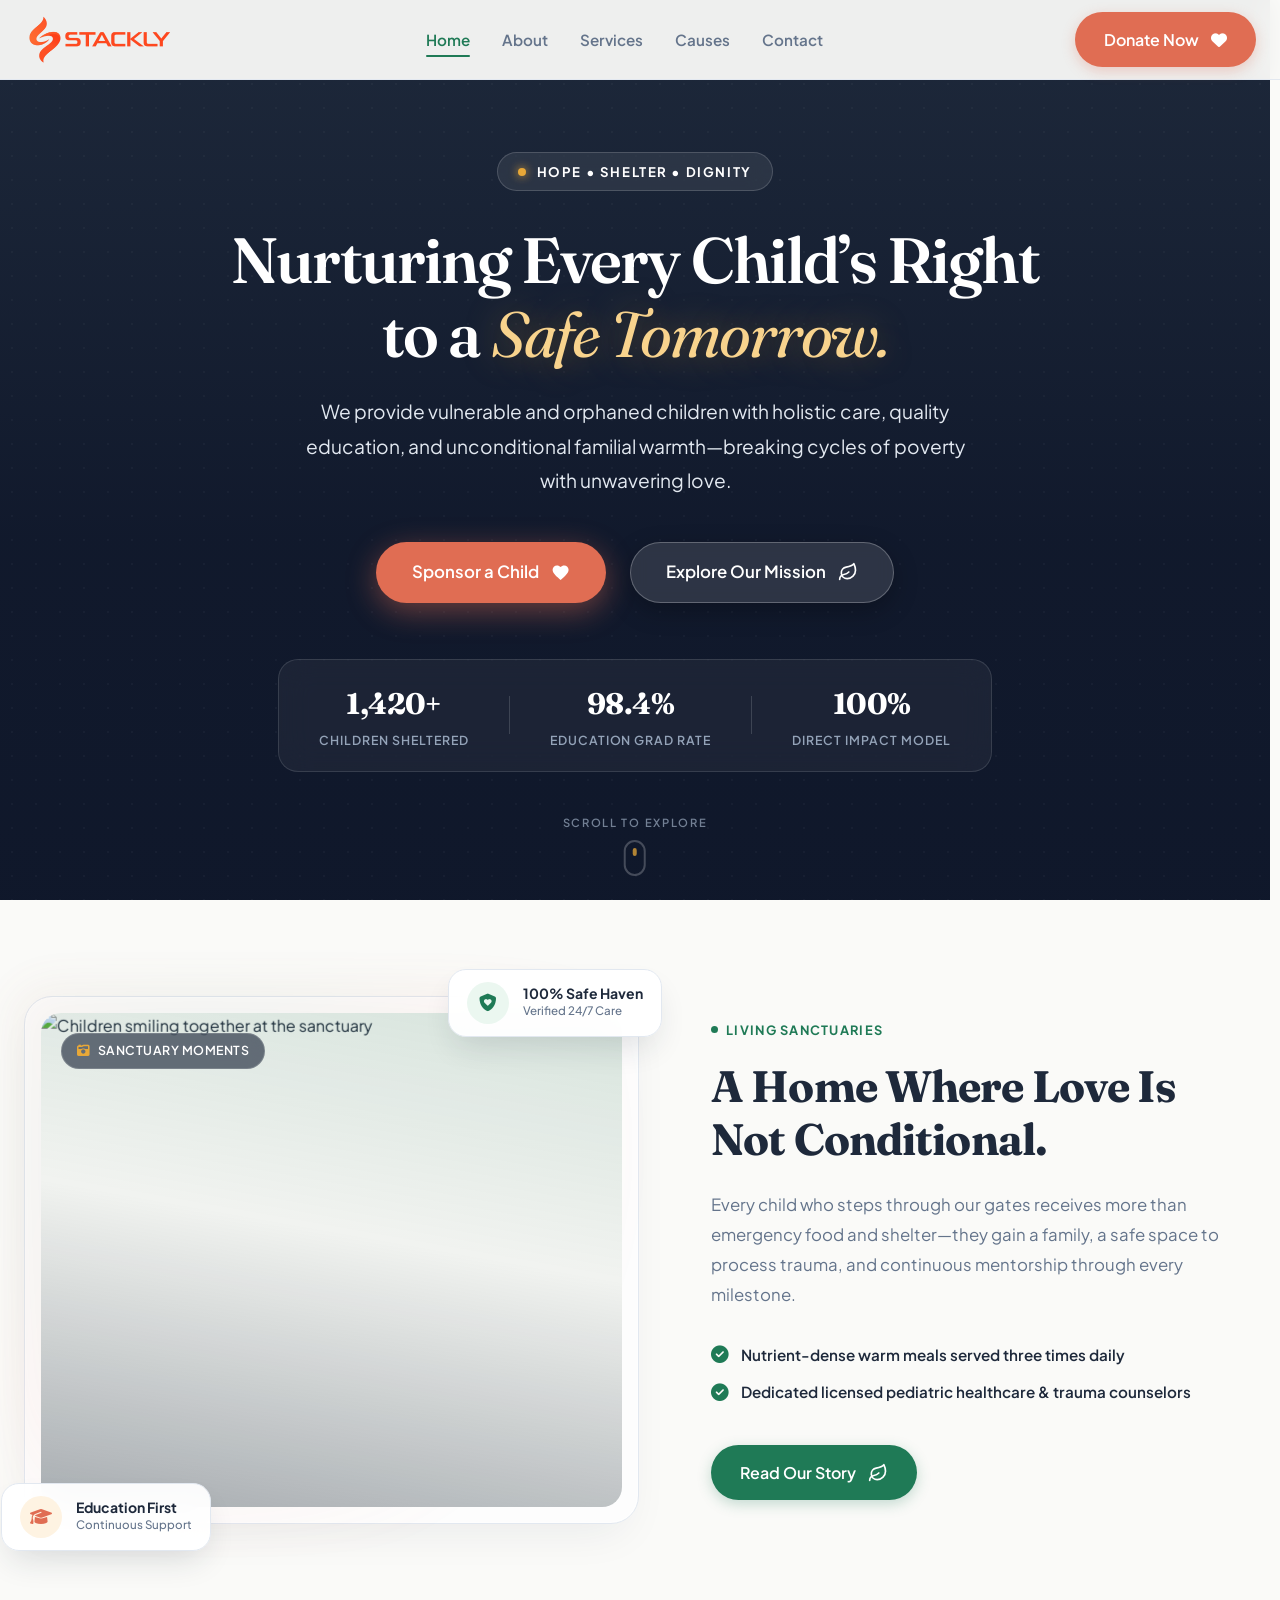
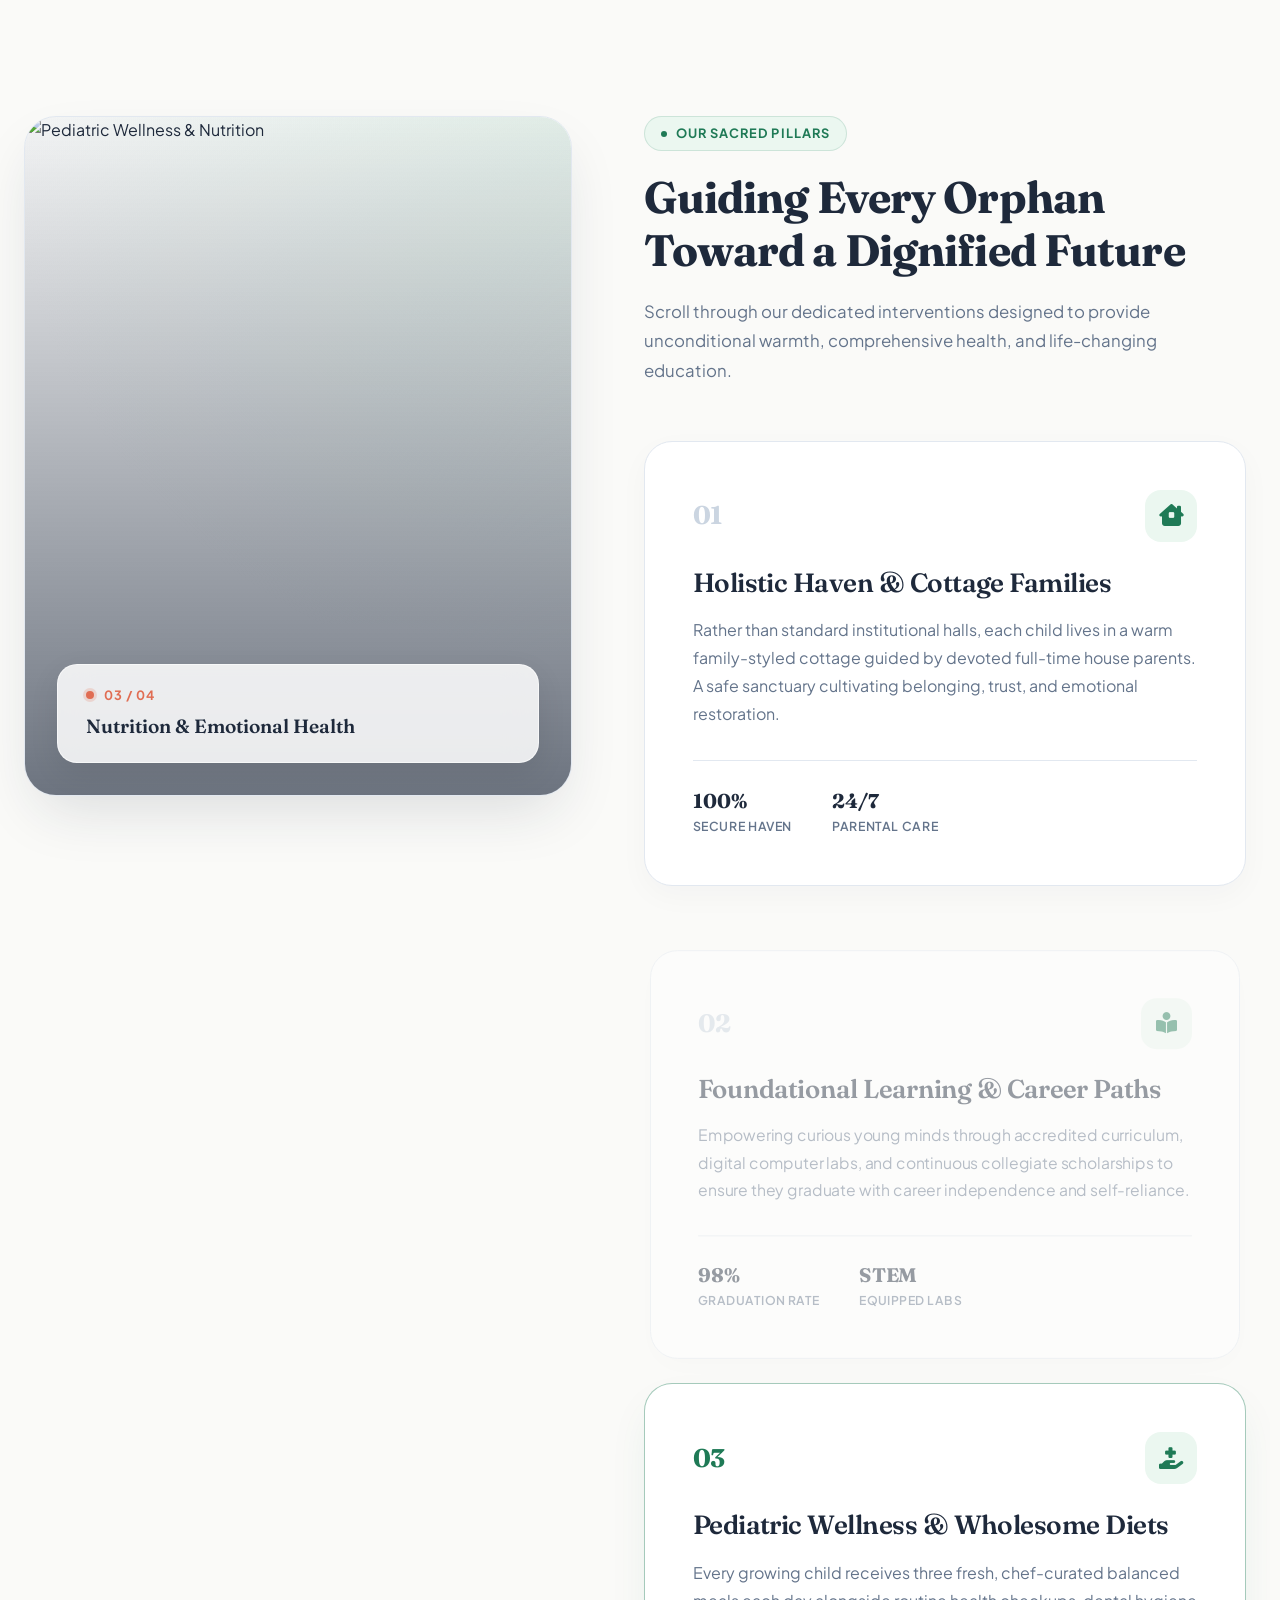
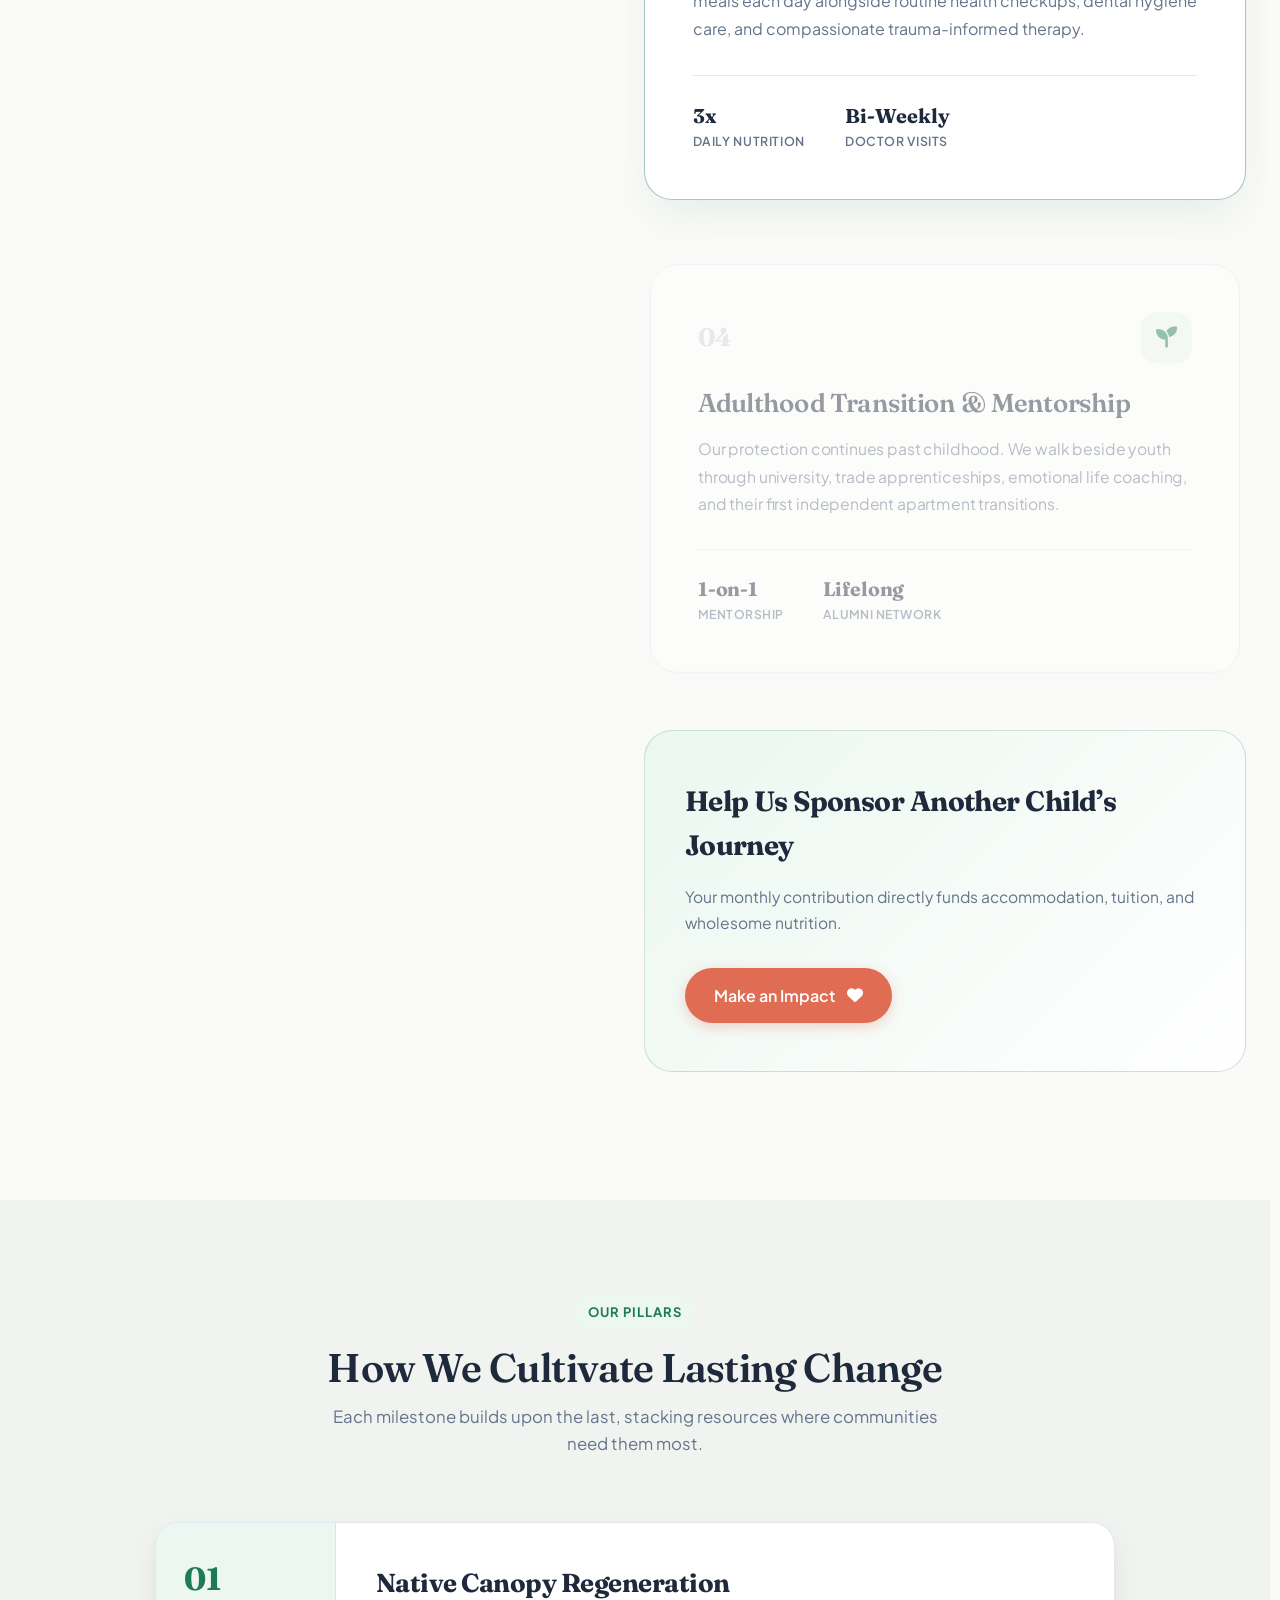
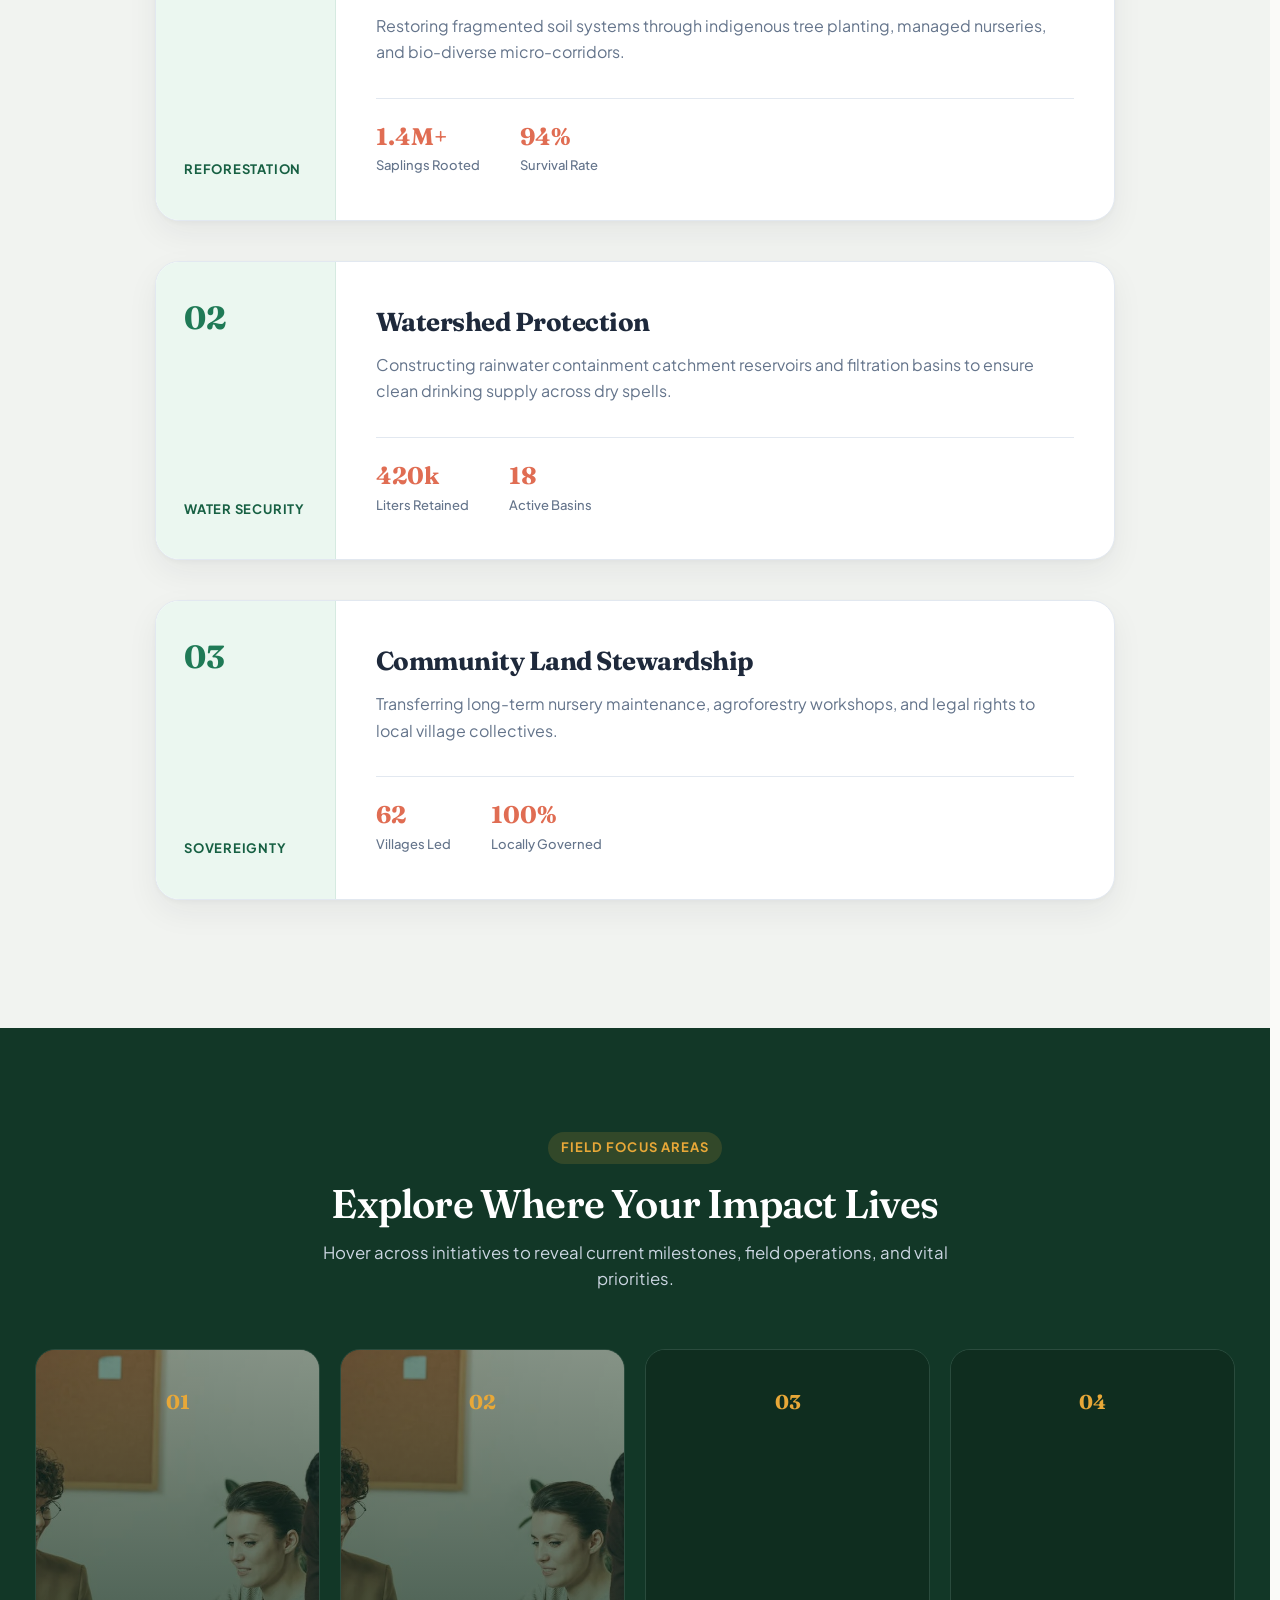
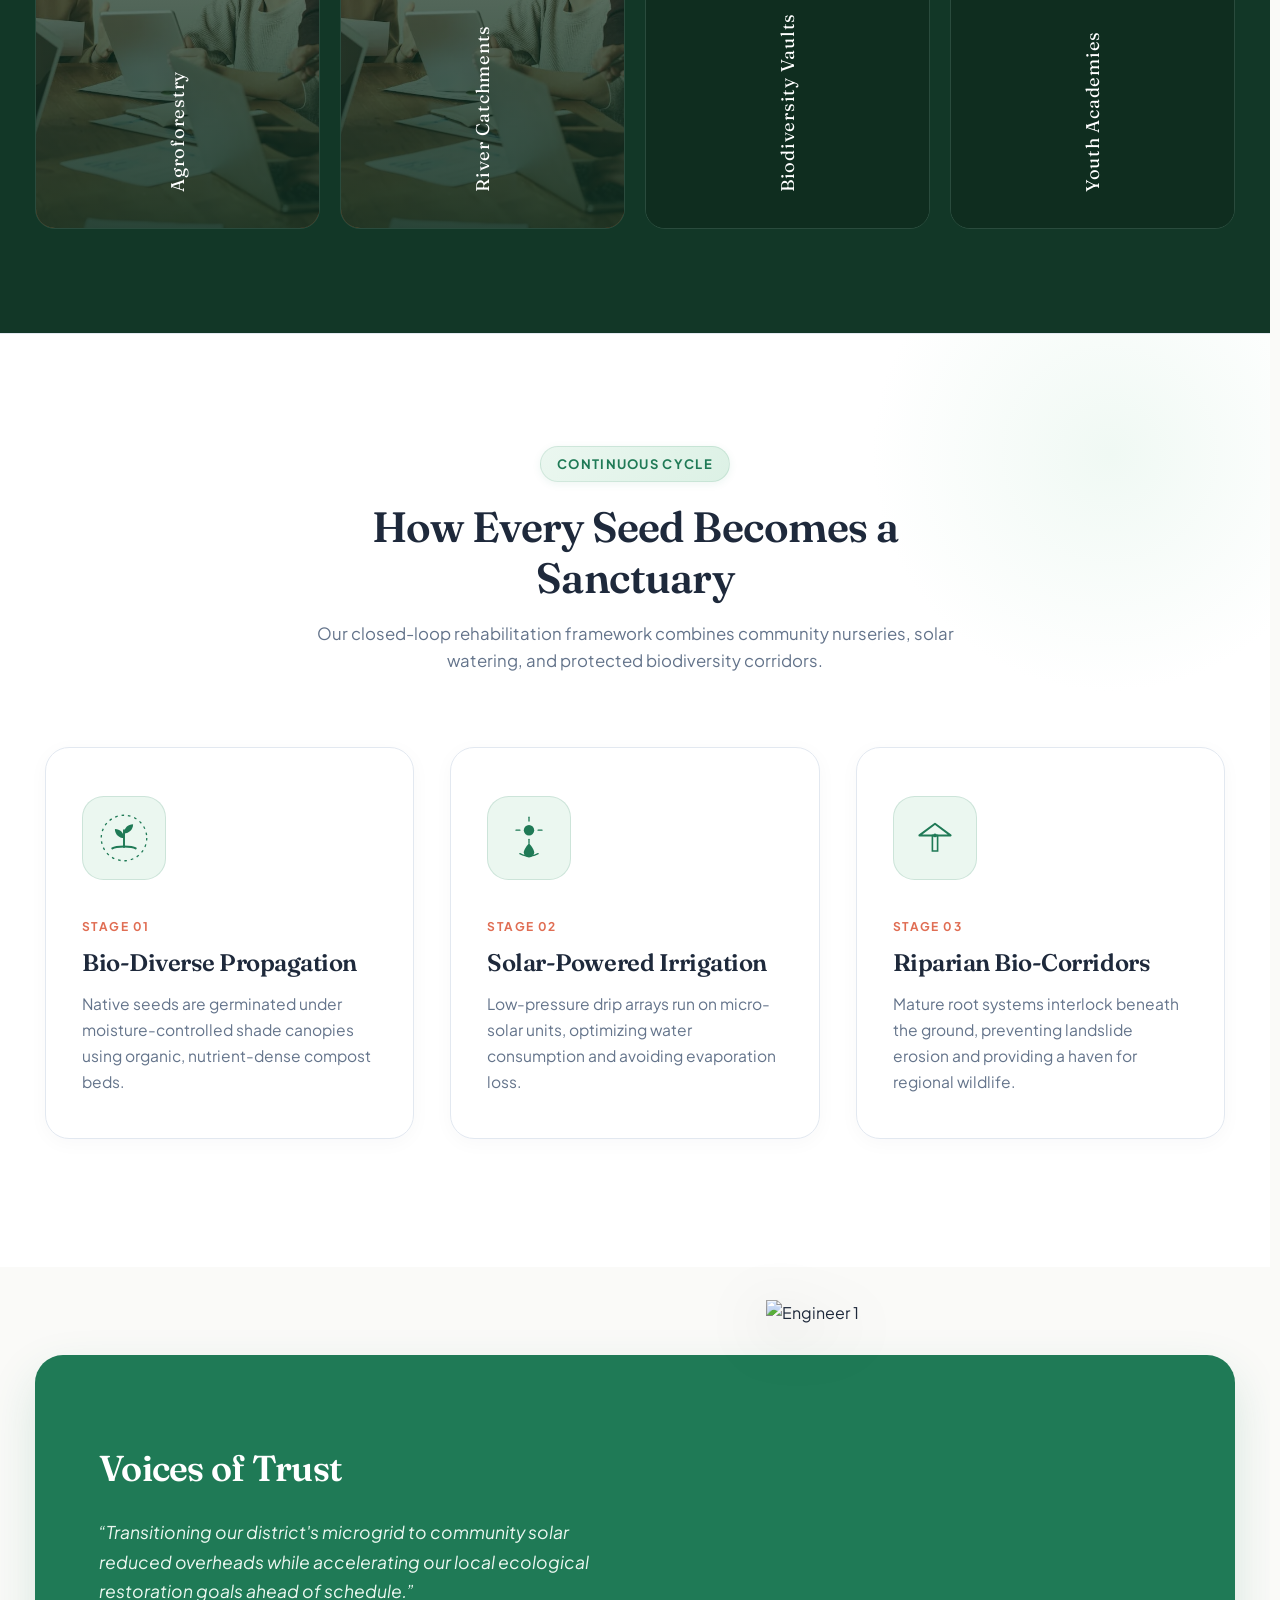
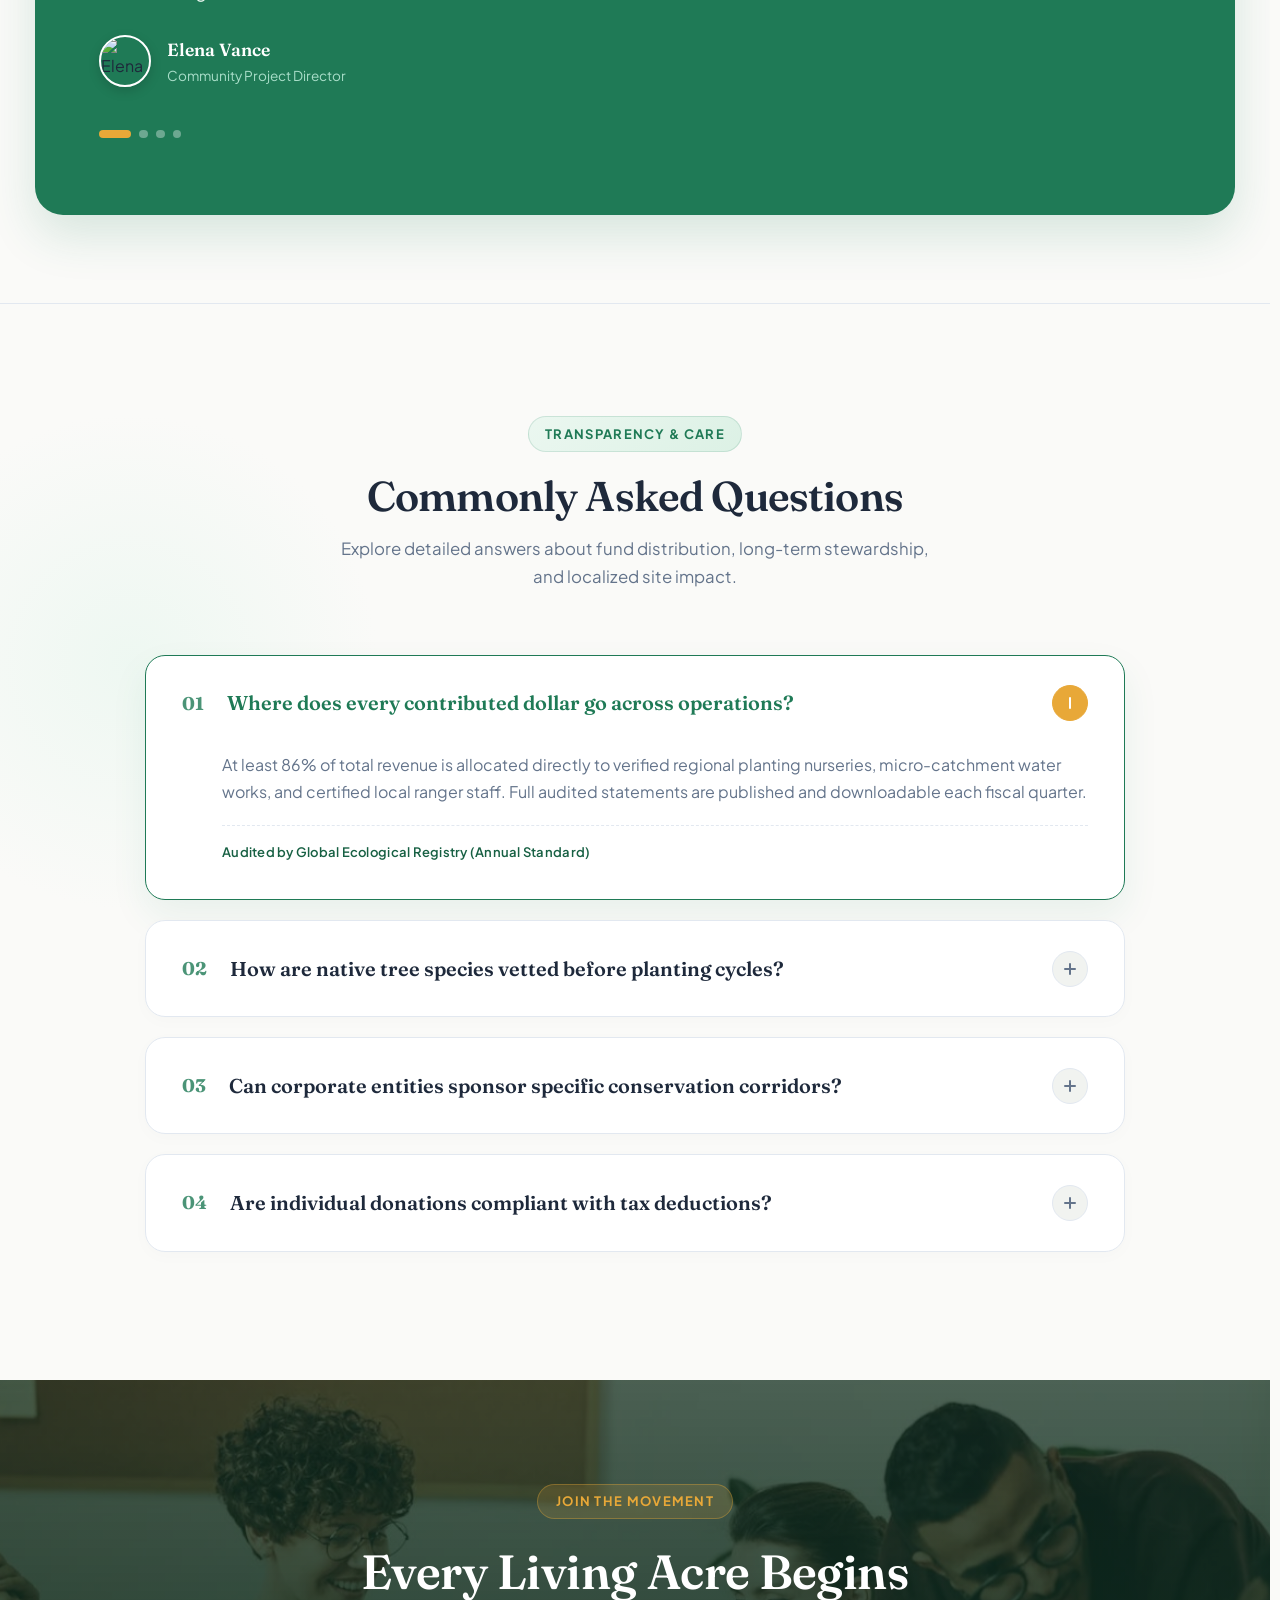
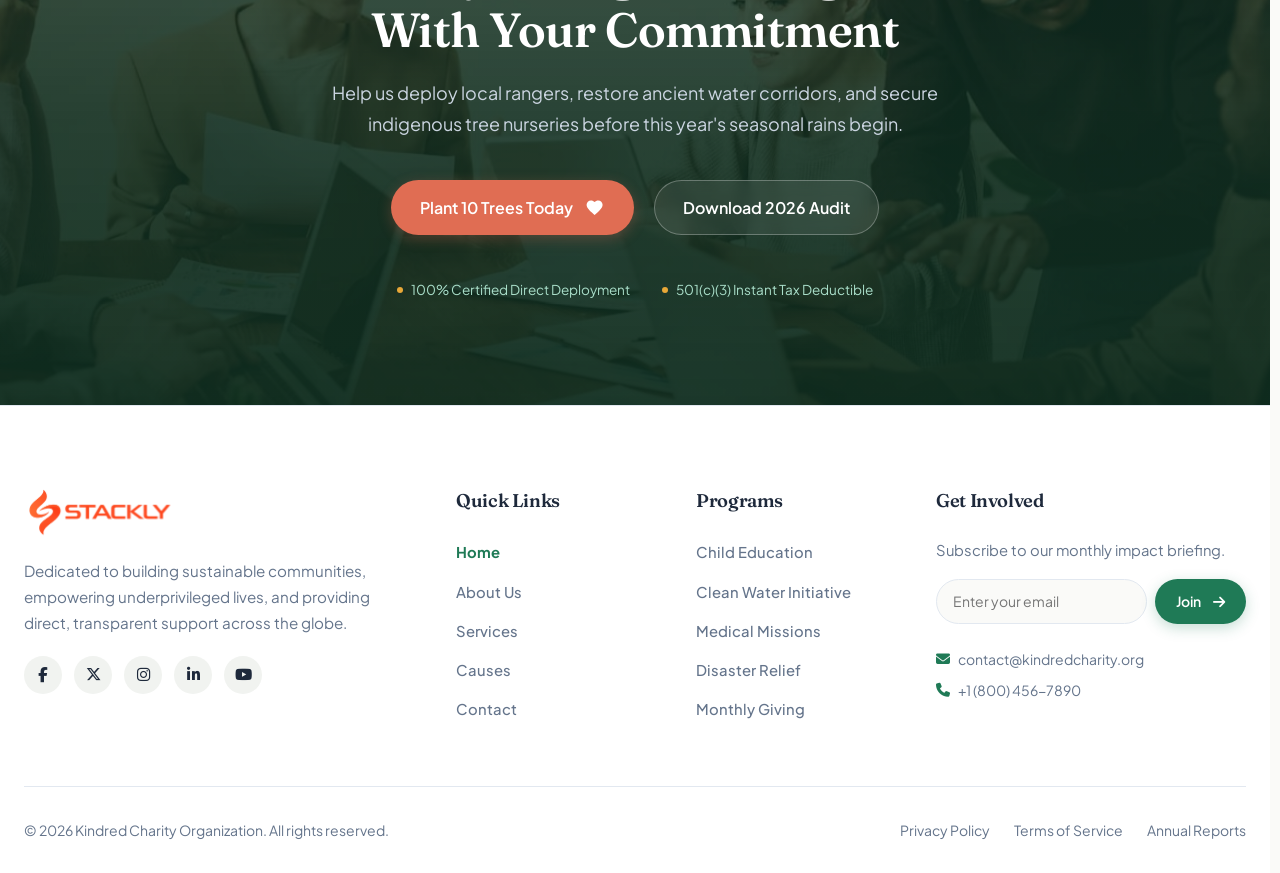
==== index.html @ 96187365 "Add files via upload" ====
<!DOCTYPE html>
<html lang="en">

<head>
  <meta charset="UTF-8">
  <meta name="viewport" content="width=device-width, initial-scale=1.0">
  <title>Charity Organization</title>

  <link rel="icon" href="./assets/logo.webp">
  <link rel="stylesheet" href="./root.css">
  <link rel="stylesheet" href="./style.css">

  <!-- Google Fonts: Fraunces (Headings) & Plus Jakarta Sans (Body) -->
  <link rel="preconnect" href="https://fonts.googleapis.com">
  <link rel="preconnect" href="https://fonts.gstatic.com" crossorigin>
  <link
    href="https://fonts.googleapis.com/css2?family=Fraunces:ital,opsz,wght@0,9..144,500;0,9..144,600;0,9..144,700;1,9..144,400&family=Plus+Jakarta+Sans:wght@400;500;600;700&display=swap"
    rel="stylesheet">

  <!-- Font Awesome 6 (Free Solid, Regular, Brands) -->
  <link rel="stylesheet" href="https://cdnjs.cloudflare.com/ajax/libs/font-awesome/6.5.2/css/all.min.css"
    integrity="sha512-SnH5WK+bZxgPHs44uWIX+LLJAJ9/2PkPKZ5QiAj6Ta86w+fsb2TkcmfRyVX3pBnMFcV7oQPJkl9QevSCWr3W6A=="
    crossorigin="anonymous" referrerpolicy="no-referrer" />

</head>

<body>


  <header class="site-header" id="siteHeader">
    <div class="header-container">
      <a href="index.html" class="brand-logo">
        <img src="./assets/logo 16.webp" alt="logo" width="150px" height="50px">
      </a>

      <nav class="nav-menu" id="navMenu" aria-label="Main Navigation">
        <ul class="nav-list">
          <li class="nav-item">
            <a href="index.html" class="nav-link">Home</a>
          </li>
          <li class="nav-item">
            <a href="about.html" class="nav-link">About</a>
          </li>
          <li class="nav-item">
            <a href="service.html" class="nav-link">Services</a>
          </li>
          <li class="nav-item">
            <a href="causes.html" class="nav-link">Causes</a>
          </li>
          <li class="nav-item">
            <a href="contact.html" class="nav-link">Contact</a>
          </li>
        </ul>

        <div class="nav-mobile-cta">
          <a href="auth.html" class="btn btn-secondary">
            <span class="btn-text">Donate Now</span>
            <span class="btn-icon-wrapper">
              <i class="fa-solid fa-heart"></i>
            </span>
          </a>
        </div>
      </nav>

      <div class="header-actions">
        <a href="auth.html" class="btn btn-secondary header-donate-btn">
          <span class="btn-text">Donate Now</span>
          <span class="btn-icon-wrapper">
            <i class="fa-solid fa-heart"></i>
          </span>
        </a>

        <button class="menu-toggle" id="menuToggle" type="button" aria-expanded="false" aria-controls="navMenu"
          aria-label="Toggle navigation menu">
          <span class="bar bar-top"></span>
          <span class="bar bar-mid"></span>
          <span class="bar bar-bot"></span>
        </button>
      </div>
    </div>
  </header>







  <section class="hero-section" id="hero">
    <div class="hero-video-wrapper">
      <video class="hero-bg-video" autoplay muted loop playsinline preload="auto">
        <source src="./assets/hero.mp4"
          type="video/mp4">
      </video>
      <div class="hero-overlay"></div>
      <div class="hero-grain"></div>
    </div>

    <div class="hero-container">
      <div class="hero-content">
        <div class="hero-badge">
          <span class="badge-dot"></span>
          <span class="badge-text">Hope • Shelter • Dignity</span>
        </div>

        <h1 class="hero-title">
          Nurturing Every Child’s Right to a
          <span class="title-highlight">Safe Tomorrow.</span>
        </h1>

        <p class="hero-description">
          We provide vulnerable and orphaned children with holistic care, quality education, and unconditional familial
          warmth—breaking cycles of poverty with unwavering love.
        </p>

        <div class="hero-cta-group">
          <a href="donate.html" class="btn btn-secondary hero-btn-donate">
            <span class="btn-text">Sponsor a Child</span>
            <span class="btn-icon-wrapper">
              <svg class="svg-heart" viewBox="0 0 24 24" fill="currentColor">
                <path
                  d="M12 21.35l-1.45-1.32C5.4 15.36 2 12.28 2 8.5 2 5.42 4.42 3 7.5 3c1.74 0 3.41.81 4.5 2.09C13.09 3.81 14.76 3 16.5 3 19.58 3 22 5.42 22 8.5c0 3.78-3.4 6.86-8.55 11.54L12 21.35z" />
              </svg>
            </span>
          </a>

          <a href="about.html" class="btn btn-primary hero-btn-explore">
            <span class="btn-text">Explore Our Mission</span>
            <span class="btn-icon-wrapper">
              <svg class="svg-leaf" viewBox="0 0 24 24" fill="none" stroke="currentColor" stroke-width="2"
                stroke-linecap="round" stroke-linejoin="round">
                <path d="M11 20A7 7 0 0 1 9.8 6.1C15.5 5 17 4.48 19 2c1 2 2 4.18 2 8 0 5.5-4.78 10-10 10Z" />
                <path d="M2 21c0-3 1.85-5.36 5.08-6C9.5 14.52 12 13 13 12" />
              </svg>
            </span>
          </a>
        </div>

        <div class="hero-metrics-bar">
          <div class="metric-card">
            <span class="metric-number" data-counter="1420" data-suffix="+">0</span>
            <span class="metric-label">Children Sheltered</span>
          </div>
          <div class="metric-divider"></div>
          <div class="metric-card">
            <span class="metric-number" data-counter="98.4" data-decimals="1" data-suffix="%">0</span>
            <span class="metric-label">Education Grad Rate</span>
          </div>
          <div class="metric-divider"></div>
          <div class="metric-card">
            <span class="metric-number" data-counter="100" data-suffix="%">0</span>
            <span class="metric-label">Direct Impact Model</span>
          </div>
        </div>
      </div>
    </div>

    <div class="hero-scroll-indicator">
      <span class="scroll-label">Scroll to Explore</span>
      <div class="scroll-track">
        <div class="scroll-pip"></div>
      </div>
    </div>
  </section>






  <section class="story-showcase-section">
  <div class="story-container">
    <div class="story-media-column">
      <div class="media-card-frame">
        <div class="media-glass-aura"></div>
        <div class="media-shimmer-sweep"></div>

        <figure class="media-figure">
          <img 
            src="https://images.unsplash.com/photo-1488521787991-ed7bbaae773c?q=80&w=1200&auto=format&fit=crop" 
            alt="Children smiling together at the sanctuary" 
            class="media-photo"
            loading="lazy"
          />
          <div class="media-photo-duotone"></div>
          <figcaption class="media-caption-badge">
            <i class="fa-solid fa-camera-retro"></i>
            <span>Sanctuary Moments</span>
          </figcaption>
        </figure>

        <div class="floating-badge badge-top-right">
          <div class="badge-icon-core pulse-ring">
            <i class="fa-solid fa-shield-heart"></i>
          </div>
          <div class="badge-copy">
            <strong>100% Safe Haven</strong>
            <span>Verified 24/7 Care</span>
          </div>
        </div>

        <div class="floating-badge badge-bottom-left">
          <div class="badge-icon-core accent-core">
            <i class="fa-solid fa-graduation-cap"></i>
          </div>
          <div class="badge-copy">
            <strong>Education First</strong>
            <span>Continuous Support</span>
          </div>
        </div>
      </div>
    </div>

    <div class="story-copy-column">
      <div class="story-label">
        <span class="label-pip"></span>
        <span>Living Sanctuaries</span>
      </div>
      <h2 class="story-title">A Home Where Love Is Not Conditional.</h2>
      <p class="story-text">
        Every child who steps through our gates receives more than emergency food and shelter—they gain a family, a safe space to process trauma, and continuous mentorship through every milestone.
      </p>
      <div class="story-points">
        <div class="point-item">
          <i class="fa-solid fa-circle-check"></i>
          <span>Nutrient-dense warm meals served three times daily</span>
        </div>
        <div class="point-item">
          <i class="fa-solid fa-circle-check"></i>
          <span>Dedicated licensed pediatric healthcare & trauma counselors</span>
        </div>
      </div>
      <div class="story-actions">
        <a href="about.html" class="btn btn-primary">
          <span class="btn-text">Read Our Story</span>
          <span class="btn-icon-wrapper">
            <svg class="svg-leaf" viewBox="0 0 24 24" fill="none" stroke="currentColor" stroke-width="2" stroke-linecap="round" stroke-linejoin="round">
              <path d="M11 20A7 7 0 0 1 9.8 6.1C15.5 5 17 4.48 19 2c1 2 2 4.18 2 8 0 5.5-4.78 10-10 10Z"/>
              <path d="M2 21c0-3 1.85-5.36 5.08-6C9.5 14.52 12 13 13 12"/>
            </svg>
          </span>
        </a>
      </div>
    </div>
  </div>
</section>






<section class="split-interactive-section">
  <div class="split-wrapper">

    <div class="split-left-stage">
      <div class="spotlight-frame">
        <div class="frame-ambient-glow"></div>
        <div class="image-gallery-portal">
          <img 
            src="https://images.unsplash.com/photo-1488521787991-ed7bbaae773c?q=80&w=1200&auto=format&fit=crop" 
            alt="Warm Sanctuary & Care" 
            class="stage-image active" 
            data-target="card-1"
          />
          <img 
            src="https://images.unsplash.com/photo-1509062522246-3755977927d7?q=80&w=1200&auto=format&fit=crop" 
            alt="Education & Mentorship" 
            class="stage-image" 
            data-target="card-2"
          />
          <img 
            src="https://images.unsplash.com/photo-1576765608535-5f04d1e3f289?q=80&w=1200&auto=format&fit=crop" 
            alt="Pediatric Wellness & Nutrition" 
            class="stage-image" 
            data-target="card-3"
          />
          <img 
            src="https://images.unsplash.com/photo-1529156069898-49953e39b3ac?q=80&w=1200&auto=format&fit=crop" 
            alt="Lifelong Family Mentorship" 
            class="stage-image" 
            data-target="card-4"
          />
          <div class="stage-overlay"></div>
        </div>

        <div class="stage-floating-capsule">
          <div class="capsule-badge">
            <span class="capsule-pulse"></span>
            <span class="capsule-index" id="activeTrackIndex">01 / 04</span>
          </div>
          <p class="capsule-label" id="activeTrackLabel">Sanctuary & Loving Homes</p>
        </div>
      </div>
    </div>

    <div class="split-right-track">
      <div class="track-header">
        <div class="section-tag">
          <span class="tag-accent"></span>
          <span class="tag-title">Our Sacred Pillars</span>
        </div>
        <h2 class="track-headline">Guiding Every Orphan Toward a Dignified Future</h2>
        <p class="track-subtext">
          Scroll through our dedicated interventions designed to provide unconditional warmth, comprehensive health, and life-changing education.
        </p>
      </div>

      <div class="narrative-card active" id="card-1" data-index="01" data-label="Sanctuary & Loving Homes">
        <div class="card-glass-panel">
          <div class="card-meta">
            <span class="card-seq">01</span>
            <div class="card-icon-bubble">
              <i class="fa-solid fa-house-chimney-window"></i>
            </div>
          </div>
          <h3 class="card-heading">Holistic Haven & Cottage Families</h3>
          <p class="card-description">
            Rather than standard institutional halls, each child lives in a warm family-styled cottage guided by devoted full-time house parents. A safe sanctuary cultivating belonging, trust, and emotional restoration.
          </p>
          <div class="card-stats">
            <div class="stat-pill">
              <span class="stat-val">100%</span>
              <span class="stat-txt">Secure Haven</span>
            </div>
            <div class="stat-pill">
              <span class="stat-val">24/7</span>
              <span class="stat-txt">Parental Care</span>
            </div>
          </div>
        </div>
      </div>

      <div class="narrative-card" id="card-2" data-index="02" data-label="Foundational Learning & Tech">
        <div class="card-glass-panel">
          <div class="card-meta">
            <span class="card-seq">02</span>
            <div class="card-icon-bubble">
              <i class="fa-solid fa-book-open-reader"></i>
            </div>
          </div>
          <h3 class="card-heading">Foundational Learning & Career Paths</h3>
          <p class="card-description">
            Empowering curious young minds through accredited curriculum, digital computer labs, and continuous collegiate scholarships to ensure they graduate with career independence and self-reliance.
          </p>
          <div class="card-stats">
            <div class="stat-pill">
              <span class="stat-val">98%</span>
              <span class="stat-txt">Graduation Rate</span>
            </div>
            <div class="stat-pill">
              <span class="stat-val">STEM</span>
              <span class="stat-txt">Equipped Labs</span>
            </div>
          </div>
        </div>
      </div>

      <div class="narrative-card" id="card-3" data-index="03" data-label="Nutrition & Emotional Health">
        <div class="card-glass-panel">
          <div class="card-meta">
            <span class="card-seq">03</span>
            <div class="card-icon-bubble">
              <i class="fa-solid fa-hand-holding-medical"></i>
            </div>
          </div>
          <h3 class="card-heading">Pediatric Wellness & Wholesome Diets</h3>
          <p class="card-description">
            Every growing child receives three fresh, chef-curated balanced meals each day alongside routine health checkups, dental hygiene care, and compassionate trauma-informed therapy.
          </p>
          <div class="card-stats">
            <div class="stat-pill">
              <span class="stat-val">3x</span>
              <span class="stat-txt">Daily Nutrition</span>
            </div>
            <div class="stat-pill">
              <span class="stat-val">Bi-Weekly</span>
              <span class="stat-txt">Doctor Visits</span>
            </div>
          </div>
        </div>
      </div>

      <div class="narrative-card" id="card-4" data-index="04" data-label="Community & Adulthood Mentorship">
        <div class="card-glass-panel">
          <div class="card-meta">
            <span class="card-seq">04</span>
            <div class="card-icon-bubble">
              <i class="fa-solid fa-seedling"></i>
            </div>
          </div>
          <h3 class="card-heading">Adulthood Transition & Mentorship</h3>
          <p class="card-description">
            Our protection continues past childhood. We walk beside youth through university, trade apprenticeships, emotional life coaching, and their first independent apartment transitions.
          </p>
          <div class="card-stats">
            <div class="stat-pill">
              <span class="stat-val">1-on-1</span>
              <span class="stat-txt">Mentorship</span>
            </div>
            <div class="stat-pill">
              <span class="stat-val">Lifelong</span>
              <span class="stat-txt">Alumni Network</span>
            </div>
          </div>
        </div>
      </div>

      <div class="track-footer-cta">
        <div class="cta-inner">
          <h4 class="cta-title">Help Us Sponsor Another Child’s Journey</h4>
          <p class="cta-copy">Your monthly contribution directly funds accommodation, tuition, and wholesome nutrition.</p>
          <a href="donate.html" class="btn btn-secondary">
            <span class="btn-text">Make an Impact</span>
            <span class="btn-icon-wrapper">
              <i class="fa-solid fa-heart"></i>
            </span>
          </a>
        </div>
      </div>

    </div>
  </div>
</section>








<section class="kinetic-section">
  <div class="kinetic-container">
    <div class="kinetic-intro">
      <span class="kinetic-badge">Our Pillars</span>
      <h2 class="kinetic-title">How We Cultivate Lasting Change</h2>
      <p class="kinetic-subtitle">Each milestone builds upon the last, stacking resources where communities need them most.</p>
    </div>

    <div class="kinetic-deck">
      <!-- Card 01 -->
      <article class="kinetic-card" style="--card-index: 1;">
        <div class="card-rail">
          <span class="card-num">01</span>
          <span class="card-tag">Reforestation</span>
        </div>
        <div class="card-main">
          <h3 class="card-headline">Native Canopy Regeneration</h3>
          <p class="card-desc">Restoring fragmented soil systems through indigenous tree planting, managed nurseries, and bio-diverse micro-corridors.</p>
          <div class="card-stats">
            <div class="stat-item">
              <strong class="stat-value">1.4M+</strong>
              <span class="stat-label">Saplings Rooted</span>
            </div>
            <div class="stat-item">
              <strong class="stat-value">94%</strong>
              <span class="stat-label">Survival Rate</span>
            </div>
          </div>
        </div>
      </article>

      <!-- Card 02 -->
      <article class="kinetic-card" style="--card-index: 2;">
        <div class="card-rail">
          <span class="card-num">02</span>
          <span class="card-tag">Water Security</span>
        </div>
        <div class="card-main">
          <h3 class="card-headline">Watershed Protection</h3>
          <p class="card-desc">Constructing rainwater containment catchment reservoirs and filtration basins to ensure clean drinking supply across dry spells.</p>
          <div class="card-stats">
            <div class="stat-item">
              <strong class="stat-value">420k</strong>
              <span class="stat-label">Liters Retained</span>
            </div>
            <div class="stat-item">
              <strong class="stat-value">18</strong>
              <span class="stat-label">Active Basins</span>
            </div>
          </div>
        </div>
      </article>

      <!-- Card 03 -->
      <article class="kinetic-card" style="--card-index: 3;">
        <div class="card-rail">
          <span class="card-num">03</span>
          <span class="card-tag">Sovereignty</span>
        </div>
        <div class="card-main">
          <h3 class="card-headline">Community Land Stewardship</h3>
          <p class="card-desc">Transferring long-term nursery maintenance, agroforestry workshops, and legal rights to local village collectives.</p>
          <div class="card-stats">
            <div class="stat-item">
              <strong class="stat-value">62</strong>
              <span class="stat-label">Villages Led</span>
            </div>
            <div class="stat-item">
              <strong class="stat-value">100%</strong>
              <span class="stat-label">Locally Governed</span>
            </div>
          </div>
        </div>
      </article>
    </div>
  </div>
</section>







<section class="expand-section">
  <div class="expand-container">
    <div class="expand-intro">
      <span class="expand-badge">Field Focus Areas</span>
      <h2 class="expand-heading">Explore Where Your Impact Lives</h2>
      <p class="expand-subhead">Hover across initiatives to reveal current milestones, field operations, and vital priorities.</p>
    </div>

    <div class="expand-gallery">
      <!-- Column 1 -->
      <article class="expand-col is-expanded">
         <div class="expand-col-bg" style="background-image: url('./assets/img\ 9.webp');"></div>
        <div class="expand-col-inner">
          <div class="expand-collapsed-title">
            <span class="expand-number">01</span>
            <span class="expand-vertical-text">Agroforestry</span>
          </div>
          <div class="expand-content">
            <span class="expand-tag">Regenerative Farming</span>
            <h3 class="expand-title">Canopy Agroforestry</h3>
            <p class="expand-copy">Integrating shade trees with sustainable crops to shield harvest varieties against extreme heats while revitalizing soil health.</p>
            <div class="expand-metric">
              <span class="metric-num">3,850</span>
              <span class="metric-lbl">Farmers Trained</span>
            </div>
          </div>
        </div>
      </article>

      <!-- Column 2 -->
      <article class="expand-col">
        <div class="expand-col-bg" style="background-image: url('./assets/img\ 9.webp');"></div>
        <div class="expand-col-inner">
          <div class="expand-collapsed-title">
            <span class="expand-number">02</span>
            <span class="expand-vertical-text">River Catchments</span>
          </div>
          <div class="expand-content">
            <span class="expand-tag">Freshwater Access</span>
            <h3 class="expand-title">Riparian Buffers</h3>
            <p class="expand-copy">Building root barrier systems along critical waterways to filter sediment runoff and safeguard communal water basins year-round.</p>
            <div class="expand-metric">
              <span class="metric-num">120 km</span>
              <span class="metric-lbl">Riverbanks Restored</span>
            </div>
          </div>
        </div>
      </article>

      <!-- Column 3 -->
      <article class="expand-col">
        <div class="expand-col-bg" style="background-image: url('your-image-1.jpg');"></div>
        <div class="expand-col-inner">
          <div class="expand-collapsed-title">
            <span class="expand-number">03</span>
            <span class="expand-vertical-text">Biodiversity Vaults</span>
          </div>
          <div class="expand-content">
            <span class="expand-tag">Preservation</span>
            <h3 class="expand-title">Heritage Seed Banks</h3>
            <p class="expand-copy">Storing and propagating indigenous wild-crop strains in community vaults to insulate future yields from regional climate stresses.</p>
            <div class="expand-metric">
              <span class="metric-num">640+</span>
              <span class="metric-lbl">Varieties Preserved</span>
            </div>
          </div>
        </div>
      </article>

      <!-- Column 4 -->
      <article class="expand-col">
        <div class="expand-col-bg" style="background-image: url('your-image-1.jpg');"></div>
        <div class="expand-col-inner">
          <div class="expand-collapsed-title">
            <span class="expand-number">04</span>
            <span class="expand-vertical-text">Youth Academies</span>
          </div>
          <div class="expand-content">
            <span class="expand-tag">Next-Gen Leaders</span>
            <h3 class="expand-title">Ecology Leadership</h3>
            <p class="expand-copy">Equipping regional school districts with ecology toolkits, field trip curricula, and nursery stewardship certifications.</p>
            <div class="expand-metric">
              <span class="metric-num">18,500</span>
              <span class="metric-lbl">Students Engaged</span>
            </div>
          </div>
        </div>
      </article>
    </div>
  </div>
</section>






<section class="eco-cycle-section">
  <div class="eco-container">
    <div class="eco-intro">
      <span class="eco-badge">Continuous Cycle</span>
      <h2 class="eco-heading">How Every Seed Becomes a Sanctuary</h2>
      <p class="eco-subhead">Our closed-loop rehabilitation framework combines community nurseries, solar watering, and protected biodiversity corridors.</p>
    </div>

    <div class="eco-grid">
      <!-- Step 01: Sprout & Soil -->
      <article class="eco-card">
        <div class="eco-icon-box">
          <svg class="eco-svg svg-sprout" viewBox="0 0 80 80" fill="none" xmlns="http://www.w3.org/2000/svg" aria-hidden="true">
            <circle class="svg-orbit" cx="40" cy="40" r="35" stroke="currentColor" stroke-width="2" stroke-dasharray="4 6" />
            <path class="svg-mound" d="M22 56C28 52 52 52 58 56" stroke="currentColor" stroke-width="3" stroke-linecap="round" />
            <path class="svg-stem" d="M40 54V28" stroke="currentColor" stroke-width="3" stroke-linecap="round" />
            <path class="svg-leaf-left" d="M40 40C32 40 26 34 26 26C34 26 40 32 40 40Z" fill="currentColor" />
            <path class="svg-leaf-right" d="M40 33C48 33 54 27 54 19C46 19 40 25 40 33Z" fill="currentColor" />
          </svg>
        </div>
        <div class="eco-card-content">
          <span class="eco-step-num">Stage 01</span>
          <h3 class="eco-card-title">Bio-Diverse Propagation</h3>
          <p class="eco-card-desc">Native seeds are germinated under moisture-controlled shade canopies using organic, nutrient-dense compost beds.</p>
        </div>
      </article>

      <!-- Step 02: Hydro Sun System -->
      <article class="eco-card">
        <div class="eco-icon-box">
          <svg class="eco-svg svg-hydro" viewBox="0 0 80 80" fill="none" xmlns="http://www.w3.org/2000/svg" aria-hidden="true">
            <circle class="svg-sun-core" cx="40" cy="28" r="8" fill="currentColor" />
            <g class="svg-sun-rays" stroke="currentColor" stroke-width="2" stroke-linecap="round">
              <line x1="40" y1="14" x2="40" y2="8" />
              <line x1="40" y1="48" x2="40" y2="42" />
              <line x1="26" y1="28" x2="20" y2="28" />
              <line x1="60" y1="28" x2="54" y2="28" />
            </g>
            <path class="svg-droplet" d="M40 48C40 48 48 57 48 62C48 66.4 44.4 70 40 70C35.6 70 32 66.4 32 62C32 57 40 48 40 48Z" fill="currentColor" />
            <path class="svg-ripple" d="M26 64C26 64 33 68 40 68C47 68 54 64 54 64" stroke="currentColor" stroke-width="2" stroke-linecap="round" />
          </svg>
        </div>
        <div class="eco-card-content">
          <span class="eco-step-num">Stage 02</span>
          <h3 class="eco-card-title">Solar-Powered Irrigation</h3>
          <p class="eco-card-desc">Low-pressure drip arrays run on micro-solar units, optimizing water consumption and avoiding evaporation loss.</p>
        </div>
      </article>

      <!-- Step 03: Protected Canopy & Soil Roots -->
      <article class="eco-card">
        <div class="eco-icon-box">
          <svg class="eco-svg svg-shelter" viewBox="0 0 80 80" fill="none" xmlns="http://www.w3.org/2000/svg" aria-hidden="true">
            <path class="svg-canopy" d="M40 18L64 36H16L40 18Z" stroke="currentColor" stroke-width="3" stroke-linejoin="round" fill="none" />
            <path class="svg-trunk" d="M36 36V60H44V36" stroke="currentColor" stroke-width="2.5" stroke-linecap="round" />
            <path class="svg-root-left" d="M36 55C30 57 24 63 22 66" stroke="currentColor" stroke-width="2.5" stroke-linecap="round" />
            <path class="svg-root-right" d="M44 55C50 57 56 63 58 66" stroke="currentColor" stroke-width="2.5" stroke-linecap="round" />
            <circle class="svg-pulse-dot" cx="40" cy="36" r="3" fill="currentColor" />
          </svg>
        </div>
        <div class="eco-card-content">
          <span class="eco-step-num">Stage 03</span>
          <h3 class="eco-card-title">Riparian Bio-Corridors</h3>
          <p class="eco-card-desc">Mature root systems interlock beneath the ground, preventing landslide erosion and providing a haven for regional wildlife.</p>
        </div>
      </article>
    </div>
  </div>
</section>







<section class="testimonial-section">
  <div class="testimonial-container">
    <div class="testimonial-banner">
      
      <!-- Left Content: Dynamic Slides -->
      <div class="testimonial-content">
        <h2 class="testimonial-heading">Voices of Trust</h2>

        <div class="testimonial-slides-wrapper">
          <!-- Slide 1 -->
          <div class="testimonial-slide is-active" data-index="0">
            <blockquote class="testimonial-quote">
              “Transitioning our district's microgrid to community solar reduced overheads while accelerating our local ecological restoration goals ahead of schedule.”
            </blockquote>
            <div class="testimonial-profile">
              <img src="https://images.unsplash.com/photo-1534528741775-53994a69daeb?auto=format&fit=crop&w=160&q=80" alt="Elena Vance" class="profile-avatar" />
              <div class="profile-info">
                <cite class="profile-name">Elena Vance</cite>
                <span class="profile-role">Community Project Director</span>
              </div>
            </div>
          </div>

          <!-- Slide 2 -->
          <div class="testimonial-slide" data-index="1">
            <blockquote class="testimonial-quote">
              “The automated drip networks stabilized our sapling survival rate past 92% throughout the longest drought season our village has encountered.”
            </blockquote>
            <div class="testimonial-profile">
              <img src="https://images.unsplash.com/photo-1507003211169-0a1dd7228f2d?auto=format&fit=crop&w=160&q=80" alt="Marcus Thorne" class="profile-avatar" />
              <div class="profile-info">
                <cite class="profile-name">Marcus Thorne</cite>
                <span class="profile-role">Regional Forestry Lead</span>
              </div>
            </div>
          </div>

          <!-- Slide 3 -->
          <div class="testimonial-slide" data-index="2">
            <blockquote class="testimonial-quote">
              “Transparent allocation reports gave our foundation full confidence to expand multi-year grants toward their native seed bank infrastructure.”
            </blockquote>
            <div class="testimonial-profile">
              <img src="https://images.unsplash.com/photo-1573496359142-b8d87734a5a2?auto=format&fit=crop&w=160&q=80" alt="Amara Lin" class="profile-avatar" />
              <div class="profile-info">
                <cite class="profile-name">Amara Lin</cite>
                <span class="profile-role">Alliance Grant Trustee</span>
              </div>
            </div>
          </div>

          <!-- Slide 4 -->
          <div class="testimonial-slide" data-index="3">
            <blockquote class="testimonial-quote">
              “Every installation came with hands-on youth training. Our local technicians now maintain these river catchments completely independently.”
            </blockquote>
            <div class="testimonial-profile">
              <img src="https://images.unsplash.com/photo-1500648767791-00dcc994a43e?auto=format&fit=crop&w=160&q=80" alt="Tariq Mansoor" class="profile-avatar" />
              <div class="profile-info">
                <cite class="profile-name">Tariq Mansoor</cite>
                <span class="profile-role">Watershed Coordinator</span>
              </div>
            </div>
          </div>
        </div>

        <!-- Indicators -->
        <div class="testimonial-dots" role="tablist" aria-label="Testimonial pagination">
          <button class="dot is-active" aria-label="Slide 1" data-slide="0"></button>
          <button class="dot" aria-label="Slide 2" data-slide="1"></button>
          <button class="dot" aria-label="Slide 3" data-slide="2"></button>
          <button class="dot" aria-label="Slide 4" data-slide="3"></button>
        </div>
      </div>

      <!-- Right Visual Area: Synchronized Slanted Frame & Subject -->
      <div class="testimonial-visual">
        <div class="visual-slant-frame">
          <img src="https://images.unsplash.com/photo-1509391365360-2e959784a276?auto=format&fit=crop&w=1200&q=80" alt="Landscape 1" class="visual-bg is-active" data-index="0" />
          <img src="https://images.unsplash.com/photo-1448375240586-882707db888b?auto=format&fit=crop&w=1200&q=80" alt="Landscape 2" class="visual-bg" data-index="1" />
          <img src="https://images.unsplash.com/photo-1473341304170-971dccb5ac1e?auto=format&fit=crop&w=1200&q=80" alt="Landscape 3" class="visual-bg" data-index="2" />
          <img src="https://images.unsplash.com/photo-1513836279014-a89f7a76ae86?auto=format&fit=crop&w=1200&q=80" alt="Landscape 4" class="visual-bg" data-index="3" />
        </div>

        <div class="engineer-stack">
          <img src="https://images.unsplash.com/photo-1581092918056-0c4c3acd3789?auto=format&fit=crop&w=700&q=80" alt="Engineer 1" class="visual-engineer is-active" data-index="0" />
          <img src="https://images.unsplash.com/photo-1537368910025-700350fe46c7?auto=format&fit=crop&w=700&q=80" alt="Engineer 2" class="visual-engineer" data-index="1" />
          <img src="https://images.unsplash.com/photo-1573497019940-1c28c88b4f3e?auto=format&fit=crop&w=700&q=80" alt="Engineer 3" class="visual-engineer" data-index="2" />
          <img src="https://images.unsplash.com/photo-1560250097-0b93528c311a?auto=format&fit=crop&w=700&q=80" alt="Engineer 4" class="visual-engineer" data-index="3" />
        </div>
      </div>

    </div>
  </div>
</section>








<section class="editorial-faq-section">
  <div class="editorial-faq-container">
    <div class="editorial-faq-header">
      <span class="faq-sub-badge">Transparency & Care</span>
      <h2 class="faq-main-title">Commonly Asked Questions</h2>
      <p class="faq-intro-text">Explore detailed answers about fund distribution, long-term stewardship, and localized site impact.</p>
    </div>

    <div class="editorial-accordion-deck">
      <!-- Item 01 -->
      <details class="editorial-item" open>
        <summary class="editorial-trigger">
          <div class="trigger-label">
            <span class="editorial-counter">01</span>
            <span class="editorial-question">Where does every contributed dollar go across operations?</span>
          </div>
          <span class="editorial-plus-badge" aria-hidden="true"></span>
        </summary>
        <div class="editorial-drawer">
          <div class="editorial-body">
            <p>At least 86% of total revenue is allocated directly to verified regional planting nurseries, micro-catchment water works, and certified local ranger staff. Full audited statements are published and downloadable each fiscal quarter.</p>
            <div class="editorial-drawer-footer">
              <span class="editorial-note">Audited by Global Ecological Registry (Annual Standard)</span>
            </div>
          </div>
        </div>
      </details>

      <!-- Item 02 -->
      <details class="editorial-item">
        <summary class="editorial-trigger">
          <div class="trigger-label">
            <span class="editorial-counter">02</span>
            <span class="editorial-question">How are native tree species vetted before planting cycles?</span>
          </div>
          <span class="editorial-plus-badge" aria-hidden="true"></span>
        </summary>
        <div class="editorial-drawer">
          <div class="editorial-body">
            <p>Each biome undergoes a rigorous multi-tier assessment involving village elders, regional botanists, and soil biodiversity surveys. We only propagate species that bolster mycorrhizal networks and resist regional dry periods without artificial chemical intervention.</p>
            <div class="editorial-drawer-footer">
              <span class="editorial-note">Zero invasive species certification</span>
            </div>
          </div>
        </div>
      </details>

      <!-- Item 03 -->
      <details class="editorial-item">
        <summary class="editorial-trigger">
          <div class="trigger-label">
            <span class="editorial-counter">03</span>
            <span class="editorial-question">Can corporate entities sponsor specific conservation corridors?</span>
          </div>
          <span class="editorial-plus-badge" aria-hidden="true"></span>
        </summary>
        <div class="editorial-drawer">
          <div class="editorial-body">
            <p>Yes. Corporate and philanthropic partners can underwrite designated geographic corridors with customized telemetry dashboards, GIS mapping milestones, and direct community co-governance checkpoints.</p>
            <div class="editorial-drawer-footer">
              <span class="editorial-note">Requires minimum 3-year baseline commitment</span>
            </div>
          </div>
        </div>
      </details>

      <!-- Item 04 -->
      <details class="editorial-item">
        <summary class="editorial-trigger">
          <div class="trigger-label">
            <span class="editorial-counter">04</span>
            <span class="editorial-question">Are individual donations compliant with tax deductions?</span>
          </div>
          <span class="editorial-plus-badge" aria-hidden="true"></span>
        </summary>
        <div class="editorial-drawer">
          <div class="editorial-body">
            <p>Every single contribution generates an instant digital tax receipt containing national charity registration numbers, deductible under standard charitable statutes in participating domestic jurisdictions.</p>
            <div class="editorial-drawer-footer">
              <span class="editorial-note">Instant 501(c)(3) and international equivalent receipts</span>
            </div>
          </div>
        </div>
      </details>
    </div>
  </div>
</section>







<section class="cta-banner-section">
  <!-- Ken Burns Auto Zoom Background Layer -->
  <div class="cta-ambient-bg" aria-hidden="true">
    <div class="cta-zoom-image" style="background-image: url('./assets/img\ 9.webp');"></div>
    <div class="cta-gradient-overlay"></div>
  </div>

  <!-- Forefront Typography & Interactive Controls -->
  <div class="cta-container">
    <div class="cta-content">
      <span class="cta-badge">Join The Movement</span>
      <h2 class="cta-headline">Every Living Acre Begins With Your Commitment</h2>
      <p class="cta-description">
        Help us deploy local rangers, restore ancient water corridors, and secure indigenous tree nurseries before this year's seasonal rains begin.
      </p>

      <div class="btn-group cta-actions">
        <!-- Reusable Locked Primary Button -->
        <a href="#donate" class="btn btn-secondary">
          <span class="btn-text">Plant 10 Trees Today</span>
          <span class="btn-icon-wrapper">
            <svg class="svg-heart" viewBox="0 0 24 24" fill="currentColor">
              <path d="M12 21.35l-1.45-1.32C5.4 15.36 2 12.28 2 8.5 2 5.42 4.42 3 7.5 3c1.74 0 3.41.81 4.5 2.09C13.09 3.81 14.76 3 16.5 3 19.58 3 22 5.42 22 8.5c0 3.78-3.4 6.86-8.55 11.54L12 21.35z"/>
            </svg>
          </span>
        </a>

        <!-- Supporting Transparent Action -->
        <a href="#impact" class="btn btn-outline-light">
          <span class="btn-text">Download 2026 Audit</span>
        </a>
      </div>

      <div class="cta-footer-metrics">
        <div class="cta-metric-tag">
          <span class="metric-dot"></span>
          <span>100% Certified Direct Deployment</span>
        </div>
        <div class="cta-metric-tag">
          <span class="metric-dot"></span>
          <span>501(c)(3) Instant Tax Deductible</span>
        </div>
      </div>
    </div>
  </div>
</section>






  <footer class="site-footer">
    <div class="footer-container">
      <div class="footer-grid">
        <div class="footer-col footer-brand-col">
          <a href="index.html" class="brand-logo">
            <img src="./assets/logo 16.webp" alt="logo" width="150px" height="50px">
          </a>
          <p class="footer-desc">
            Dedicated to building sustainable communities, empowering underprivileged lives, and providing direct,
            transparent support across the globe.
          </p>
          <div class="footer-socials">
            <a href="error.html" class="social-link" aria-label="Facebook">
              <i class="fa-brands fa-facebook-f"></i>
            </a>
            <a href="error.html" class="social-link" aria-label="X (Twitter)">
              <i class="fa-brands fa-x-twitter"></i>
            </a>
            <a href="error.html" class="social-link" aria-label="Instagram">
              <i class="fa-brands fa-instagram"></i>
            </a>
            <a href="error.html" class="social-link" aria-label="LinkedIn">
              <i class="fa-brands fa-linkedin-in"></i>
            </a>
            <a href="error.html" class="social-link" aria-label="YouTube">
              <i class="fa-brands fa-youtube"></i>
            </a>
          </div>
        </div>

        <div class="footer-col">
          <h4 class="footer-heading">Quick Links</h4>
          <ul class="footer-links">
            <li><a href="index.html" class="footer-link">Home</a></li>
            <li><a href="about.html" class="footer-link">About Us</a></li>
            <li><a href="service.html" class="footer-link">Services</a></li>
            <li><a href="causes.html" class="footer-link">Causes</a></li>
            <li><a href="contact.html" class="footer-link">Contact</a></li>
          </ul>
        </div>

        <div class="footer-col">
          <h4 class="footer-heading">Programs</h4>
          <ul class="footer-links">
            <li><a href="service.html#education" class="footer-link">Child Education</a></li>
            <li><a href="service.html#water" class="footer-link">Clean Water Initiative</a></li>
            <li><a href="service.html#medical" class="footer-link">Medical Missions</a></li>
            <li><a href="service.html#disaster" class="footer-link">Disaster Relief</a></li>
            <li><a href="donate.html" class="footer-link">Monthly Giving</a></li>
          </ul>
        </div>

        <div class="footer-col">
          <h4 class="footer-heading">Get Involved</h4>
          <p class="footer-contact-text">Subscribe to our monthly impact briefing.</p>
          <form class="footer-newsletter-form" id="newsletterForm" novalidate>
            <div class="newsletter-input-group">
              <input type="email" id="newsletterEmail" name="email" placeholder="Enter your email" class="footer-input"
                autocomplete="email" />
              <button type="submit" class="btn btn-primary footer-submit-btn">
                <span class="btn-text">Join</span>
                <span class="btn-icon-wrapper">
                  <i class="fa-solid fa-arrow-right"></i>
                </span>
              </button>
            </div>
            <span class="newsletter-error-msg" id="newsletterError" aria-live="polite"></span>
          </form>
          <div class="footer-meta-contact">
            <span><i class="fa-solid fa-envelope"></i> contact@kindredcharity.org</span>
            <span><i class="fa-solid fa-phone"></i> +1 (800) 456-7890</span>
          </div>
        </div>
      </div>

      <div class="footer-bottom">
        <p class="footer-copy">&copy; 2026 Kindred Charity Organization. All rights reserved.</p>
        <div class="footer-legal">
          <a href="error.html" class="legal-link">Privacy Policy</a>
          <a href="error.html" class="legal-link">Terms of Service</a>
          <a href="error.html" class="legal-link">Annual Reports</a>
        </div>
      </div>
    </div>
  </footer>





  <!-- GSAP Core -->
  <script src="https://cdnjs.cloudflare.com/ajax/libs/gsap/3.12.5/gsap.min.js"></script>

  <!-- GSAP ScrollTrigger Plugin -->
  <script src="https://cdnjs.cloudflare.com/ajax/libs/gsap/3.12.5/ScrollTrigger.min.js"></script>

  <!-- GSAP TextPlugin (Optional, for counters & typing effects) -->
  <script src="https://cdnjs.cloudflare.com/ajax/libs/gsap/3.12.5/TextPlugin.min.js"></script>

  <!-- GSAP Initialization Safeguard -->
  <script>
    gsap.registerPlugin(ScrollTrigger, TextPlugin);
  </script>
  <script src="script.js"></script>
</body>

</html>
---- root.css ----
/* ==========================================================================
   1. ROOT VARIABLES (Charity Theme) - LOCKED
   ========================================================================== */
:root {
  /* Brand / Primary */
  --primary: #1F7A56;
  --primary-hover: #176043;
  --primary-light: #EBF7F0;

  /* Call-to-Action / Secondary */
  --secondary: #E06D53;
  --secondary-hover: #C85940;

  /* Supporting Accent */
  --accent: #E8A838;

  /* Neutral Dark (Typography) */
  --text-primary: #1E293B;
  --text-secondary: #64748B;

  /* Neutral Light (Surfaces & Backgrounds) */
  --bg-main: #FAFAF8;
  /* --bg-main: #a9dec9; */
  --bg-surface: #FFFFFF;
  --bg-subtle: #F1F3F0;

  /* Borders & Shadows */
  --border: #E2E8F0;

  /* Layout Constants */
  --header-height: 80px;
--font-heading: 'Fraunces', serif;
  --font-body: 'Plus Jakarta Sans', sans-serif;

}

/* ==========================================================================
   2. GLOBAL RESET & SCROLL FIX SYSTEM
   ========================================================================== */

/* Box sizing rules across all elements */
*,
*::before,
*::after {
  box-sizing: border-box;
  margin: 0;
  padding: 0;
}

/* Root document scroll behavior and layout stability */
html {
  font-size: 100%;
  scroll-behavior: smooth;
  scroll-padding-top: var(--header-height);
  scrollbar-gutter: stable;
  -webkit-text-size-adjust: 100%;
  text-rendering: optimizeLegibility;
}

/* Body defaults & overflow containment (Fix: supports clip to avoid breaking sticky) */
body {
  min-height: 100vh;
  background-color: var(--bg-main);
  color: var(--text-primary);
  font-family: -apple-system, BlinkMacSystemFont, "Segoe UI", Roboto, Oxygen, Ubuntu, Cantarell, "Open Sans", "Helvetica Neue", sans-serif;
  line-height: 1.6;
  overflow-x: hidden;
  overflow-x: clip;
  -webkit-font-smoothing: antialiased;
  -moz-osx-font-smoothing: grayscale;
}

body {
  font-family: var(--font-body);
}

h1, h2, h3, h4, h5, h6 {
  font-family: var(--font-heading);
  letter-spacing: -0.02em;
}

/* Natural responsive flow for media */
img,
picture,
video,
canvas,
svg {
  display: block;
  max-width: 100%;
  height: auto;
}

/* Remove default list styling */
ul,
ol {
  list-style: none;
}

/* Accessible links */
a {
  color: inherit;
  text-decoration: none;
}

/* Inherit typography for interactive elements */
input,
button,
textarea,
select {
  font: inherit;
  color: inherit;
}

/* Clean button defaults with focus ring safeguard */
button {
  background: none;
  border: none;
  cursor: pointer;
}

button:focus-visible,
a:focus-visible {
  outline: 2px solid var(--primary);
  outline-offset: 3px;
}

/* Textarea usability */
textarea {
  resize: vertical;
}

/* ==========================================================================
   3. CUSTOM SCROLLBAR & ACCESSIBILITY FIXES
   ========================================================================== */

/* Modern scrollbar styling for webkit browsers */
::-webkit-scrollbar {
  width: 10px;
}

::-webkit-scrollbar-track {
  background: var(--bg-main);
}

::-webkit-scrollbar-thumb {
  background-color: #CBD5E1;
  border-radius: 9999px;
  border: 2px solid var(--bg-main);
}

::-webkit-scrollbar-thumb:hover {
  background-color: var(--primary);
}

/* Firefox scrollbar styling */
* {
  scrollbar-width: thin;
  scrollbar-color: #CBD5E1 var(--bg-main);
}

/* Respect user accessibility motion settings */
@media (prefers-reduced-motion: reduce) {
  html {
    scroll-behavior: auto;
  }

  *,
  *::before,
  *::after {
    animation-duration: 0.01ms !important;
    animation-iteration-count: 1 !important;
    transition-duration: 0.01ms !important;
    scroll-behavior: auto !important;
  }
}

/* ==========================================================================
   4. BUTTON COMPONENTS & SVG ANIMATIONS
   ========================================================================== */

/* Container for alignment */
.btn-group {
  display: flex;
  flex-wrap: wrap;
  align-items: center;
  gap: 1.25rem;
  padding: 1.5rem 0;
}

/* Base Button Structure */
.btn {
  position: relative;
  display: inline-flex;
  align-items: center;
  justify-content: center;
  gap: 0.75rem;
  padding: 0.875rem 1.75rem;
  font-size: 1rem;
  font-weight: 600;
  border-radius: 9999px;
  border: 1px solid transparent;
  cursor: pointer;
  overflow: hidden;
  transition: transform 0.25s cubic-bezier(0.16, 1, 0.3, 1),
              background-color 0.25s ease,
              box-shadow 0.25s ease,
              border-color 0.25s ease;
  user-select: none;
}

.btn-text {
  z-index: 1;
}

.btn-icon-wrapper {
  display: inline-flex;
  align-items: center;
  justify-content: center;
  z-index: 1;
}

/* Primary Button (Growth / Hope - Emerald) */
.btn-primary {
  background-color: var(--primary);
  color: var(--bg-surface);
  box-shadow: 0 4px 14px rgba(31, 122, 86, 0.25);
}

.btn-primary .svg-leaf {
  width: 1.25rem;
  height: 1.25rem;
  transform-origin: bottom left;
  transition: transform 0.4s cubic-bezier(0.34, 1.56, 0.64, 1);
  will-change: transform;
}

.btn-primary:hover {
  background-color: var(--primary-hover);
  transform: translateY(-2px);
  box-shadow: 0 6px 20px rgba(31, 122, 86, 0.35);
}

.btn-primary:hover .svg-leaf {
  animation: leafSway 1.2s ease-in-out infinite;
}

.btn-primary:active {
  transform: translateY(0);
}

/* Secondary Button (Urgency / Giving - Terracotta) */
.btn-secondary {
  background-color: var(--secondary);
  color: var(--bg-surface);
  box-shadow: 0 4px 14px rgba(224, 109, 83, 0.28);
}

.btn-secondary .svg-heart {
  width: 1.2rem;
  height: 1.2rem;
  transform-origin: center;
  transition: transform 0.3s ease;
  will-change: transform;
}

.btn-secondary:hover {
  background-color: var(--secondary-hover);
  transform: translateY(-2px);
  box-shadow: 0 6px 20px rgba(224, 109, 83, 0.4);
}

.btn-secondary:hover .svg-heart {
  animation: heartPulse 0.85s infinite ease-in-out;
}

.btn-secondary:active {
  transform: translateY(0);
}

/* ==========================================================================
   5. KEYFRAME ANIMATIONS
   ========================================================================== */

@keyframes leafSway {
  0% {
    transform: rotate(0deg) scale(1);
  }
  25% {
    transform: rotate(-12deg) scale(1.12);
  }
  75% {
    transform: rotate(8deg) scale(1.08);
  }
  100% {
    transform: rotate(0deg) scale(1);
  }
}

@keyframes heartPulse {
  0% {
    transform: scale(1);
  }
  14% {
    transform: scale(1.28);
  }
  28% {
    transform: scale(1);
  }
  42% {
    transform: scale(1.2);
  }
  70% {
    transform: scale(1);
  }
}
---- style.css ----
/* Header Styles */
body.menu-open {
    overflow: hidden !important;
    touch-action: none;
}

.site-header {
    position: fixed;
    top: 0;
    left: 0;
    width: 100%;
    height: var(--header-height);
    background-color: rgba(250, 250, 248, 0.95);
    backdrop-filter: blur(12px);
    -webkit-backdrop-filter: blur(12px);
    border-bottom: 1px solid var(--border);
    z-index: 1000;
    transition: background-color 0.3s ease, box-shadow 0.3s ease;
}

.site-header.scrolled {
    background-color: rgba(255, 255, 255, 0.98);
    box-shadow: 0 4px 20px rgba(0, 0, 0, 0.05);
}

.header-container {
    max-width: 1280px;
    height: 100%;
    margin: 0 auto;
    padding: 0 1.5rem;
    display: flex;
    align-items: center;
    justify-content: space-between;
}

.brand-logo {
    display: inline-flex;
    align-items: center;
    gap: 0.75rem;
    color: var(--primary);
    font-family: var(--font-heading);
    font-size: 1.5rem;
    font-weight: 700;
    z-index: 1001;
}

.brand-icon {
    font-size: 1.65rem;
    color: var(--secondary);
}

.nav-list {
    display: flex;
    align-items: center;
    gap: 2rem;
}

.nav-link {
    position: relative;
    font-size: 0.95rem;
    font-weight: 600;
    color: var(--text-secondary);
    padding: 0.5rem 0;
    transition: color 0.25s ease;
}

.nav-link::after {
    content: "";
    position: absolute;
    bottom: 0;
    left: 0;
    width: 0;
    height: 2px;
    background-color: var(--primary);
    border-radius: 2px;
    transition: width 0.3s cubic-bezier(0.16, 1, 0.3, 1);
}

.nav-link:hover {
    color: var(--primary);
}

.nav-link:hover::after,
.nav-link.active::after {
    width: 100%;
}

.nav-link.active {
    color: var(--primary);
}

.header-actions {
    display: flex;
    align-items: center;
    gap: 1rem;
}

.nav-mobile-cta {
    display: none;
}

.menu-toggle {
    display: none;
    width: 44px;
    height: 44px;
    position: relative;
    align-items: center;
    justify-content: center;
    z-index: 1001;
}

.menu-toggle .bar {
    position: absolute;
    width: 22px;
    height: 2px;
    background-color: var(--text-primary);
    border-radius: 2px;
    transition: transform 0.3s ease, opacity 0.2s ease, background-color 0.3s ease;
}

.menu-toggle .bar-top {
    transform: translateY(-6px);
}

.menu-toggle .bar-mid {
    transform: translateY(0);
}

.menu-toggle .bar-bot {
    transform: translateY(6px);
}

.menu-toggle.is-active .bar-top {
    transform: translateY(0) rotate(45deg);
    background-color: var(--primary);
}

.menu-toggle.is-active .bar-mid {
    opacity: 0;
}

.menu-toggle.is-active .bar-bot {
    transform: translateY(0) rotate(-45deg);
    background-color: var(--primary);
}

/* Footer Styles */
.site-footer {
    background-color: var(--bg-surface);
    border-top: 1px solid var(--border);
    padding: 5rem 0 2rem;
    margin-top: auto;
}

.footer-container {
    max-width: 1280px;
    margin: 0 auto;
    padding: 0 1.5rem;
}

.footer-grid {
    display: grid;
    grid-template-columns: 2fr 1fr 1fr 1.5fr;
    gap: 3rem;
    margin-bottom: 4rem;
}

.footer-brand-col {
    display: flex;
    flex-direction: column;
    gap: 1.25rem;
}

.footer-desc {
    color: var(--text-secondary);
    font-size: 0.95rem;
    line-height: 1.7;
    max-width: 360px;
}

.footer-socials {
    display: flex;
    align-items: center;
    gap: 0.75rem;
}

.social-link {
    width: 38px;
    height: 38px;
    border-radius: 50%;
    background-color: var(--bg-subtle);
    color: var(--text-primary);
    display: inline-flex;
    align-items: center;
    justify-content: center;
    font-size: 0.95rem;
    transition: background-color 0.25s ease, color 0.25s ease, transform 0.25s ease;
}

.social-link:hover {
    background-color: var(--primary);
    color: var(--bg-surface);
    transform: translateY(-2px);
}

.footer-heading {
    font-family: var(--font-heading);
    font-size: 1.15rem;
    font-weight: 600;
    color: var(--text-primary);
    margin-bottom: 1.5rem;
}

.footer-links {
    display: flex;
    flex-direction: column;
    gap: 0.85rem;
}

.footer-link {
    color: var(--text-secondary);
    font-size: 0.925rem;
    font-weight: 500;
    transition: color 0.2s ease, transform 0.2s ease;
    display: inline-block;
}

.footer-link:hover {
    color: var(--primary);
    transform: translateX(3px);
}

.footer-link.active {
    color: var(--primary);
    font-weight: 700;
}

.footer-contact-text {
    color: var(--text-secondary);
    font-size: 0.925rem;
    margin-bottom: 1rem;
}

.footer-newsletter-form {
    display: flex;
    gap: 0.5rem;
    margin-bottom: 1.5rem;
}

.footer-input {
    flex: 1;
    padding: 0.65rem 1rem;
    border: 1px solid var(--border);
    border-radius: 9999px;
    background-color: var(--bg-main);
    font-size: 0.875rem;
    color: var(--text-primary);
    outline: none;
    transition: border-color 0.25s ease;
}

.footer-input:focus {
    border-color: var(--primary);
}

.footer-submit-btn {
    padding: 0.65rem 1.25rem;
    font-size: 0.875rem;
}

.footer-meta-contact {
    display: flex;
    flex-direction: column;
    gap: 0.5rem;
    color: var(--text-secondary);
    font-size: 0.875rem;
}

.footer-meta-contact span {
    display: flex;
    align-items: center;
    gap: 0.5rem;
}

.footer-meta-contact i {
    color: var(--primary);
}

.footer-bottom {
    display: flex;
    align-items: center;
    justify-content: space-between;
    padding-top: 2rem;
    border-top: 1px solid var(--border);
    font-size: 0.875rem;
    color: var(--text-secondary);
}

.footer-legal {
    display: flex;
    gap: 1.5rem;
}

.legal-link {
    color: var(--text-secondary);
    transition: color 0.2s ease;
}

.legal-link:hover {
    color: var(--primary);
}

/* Responsive Styles */
@media (max-width: 991px) {
    .header-donate-btn {
        display: none;
    }

    .menu-toggle {
        display: flex;
    }

    .nav-menu {
        position: fixed;
        top: 0;
        right: -100%;
        width: 100%;
        max-width: 400px;
        height: 100vh;
        height: 100dvh;
        background-color: var(--bg-surface);
        box-shadow: -10px 0 30px rgba(0, 0, 0, 0.08);
        display: flex;
        flex-direction: column;
        justify-content: space-between;
        padding: calc(var(--header-height) + 2rem) 2rem 2.5rem;
        transition: right 0.4s cubic-bezier(0.16, 1, 0.3, 1);
        z-index: 1000;
        overflow-y: auto;
    }

    .nav-menu.is-active {
        right: 0;
    }

    .nav-list {
        flex-direction: column;
        align-items: flex-start;
        gap: 1.5rem;
    }

    .nav-link {
        font-size: 1.25rem;
        font-family: var(--font-heading);
        font-weight: 600;
    }

    .nav-mobile-cta {
        display: block;
        width: 100%;
        padding-top: 2rem;
        border-top: 1px solid var(--border);
    }

    .nav-mobile-cta .btn {
        width: 100%;
    }

    .footer-grid {
        grid-template-columns: 1fr 1fr;
        gap: 2.5rem;
    }

    .footer-brand-col {
        grid-column: 1 / -1;
    }
}

@media (max-width: 640px) {
    .nav-menu {
        max-width: 100%;
    }

    .footer-grid {
        grid-template-columns: 1fr;
        gap: 2rem;
    }

    .footer-bottom {
        flex-direction: column;
        align-items: flex-start;
        gap: 1.25rem;
    }

    .footer-legal {
        flex-direction: column;
        gap: 0.5rem;
    }
}

.footer-newsletter-form {
  display: flex;
  flex-direction: column;
  gap: 0.4rem;
  margin-bottom: 1.5rem;
}

.newsletter-input-group {
  display: flex;
  gap: 0.5rem;
}

.footer-input {
  flex: 1;
  padding: 0.65rem 1rem;
  border: 1px solid var(--border);
  border-radius: 9999px;
  background-color: var(--bg-main);
  font-size: 0.875rem;
  color: var(--text-primary);
  outline: none;
  transition: border-color 0.25s ease, box-shadow 0.25s ease;
}

.footer-input:focus {
  border-color: var(--primary);
}

.footer-input.input-error {
  border-color: var(--secondary);
  background-color: #FFF5F3;
  animation: shakeInput 0.35s ease-in-out;
}

.footer-submit-btn {
  padding: 0.65rem 1.25rem;
  font-size: 0.875rem;
  white-space: nowrap;
}

.newsletter-error-msg {
  font-size: 0.775rem;
  color: var(--secondary);
  font-weight: 500;
  min-height: 1rem;
  padding-left: 0.75rem;
  display: none;
}

.newsletter-error-msg.visible {
  display: block;
}

@keyframes shakeInput {
  0%, 100% { transform: translateX(0); }
  20%, 60% { transform: translateX(-6px); }
  40%, 80% { transform: translateX(6px); }
}









:root {
  --font-heading: 'Fraunces', serif;
  --font-body: 'Plus Jakarta Sans', sans-serif;
}

.hero-section {
  position: relative;
  min-height: 100vh;
  width: 100%;
  display: flex;
  align-items: center;
  justify-content: center;
  padding-top: var(--header-height);
  padding-bottom: 3.5rem;
  overflow: hidden;
  background-color: var(--text-primary);
}

.hero-video-wrapper {
  position: absolute;
  top: 0;
  left: 0;
  width: 100%;
  height: 100%;
  z-index: 0;
  overflow: hidden;
}

.hero-bg-video {
  width: 100%;
  height: 100%;
  object-fit: cover;
  object-position: center;
  filter: saturate(0.85) contrast(1.1);
  transform: scale(1.04);
}

.hero-overlay {
  position: absolute;
  inset: 0;
  background: linear-gradient(
    180deg,
    rgba(30, 41, 59, 0.72) 0%,
    rgba(15, 23, 42, 0.88) 60%,
    rgba(15, 23, 42, 0.96) 100%
  );
  z-index: 1;
}

.hero-grain {
  position: absolute;
  inset: 0;
  background-image: radial-gradient(rgba(255, 255, 255, 0.04) 1px, transparent 0);
  background-size: 24px 24px;
  opacity: 0.8;
  z-index: 1;
  pointer-events: none;
}

.hero-container {
  position: relative;
  z-index: 2;
  width: 100%;
  max-width: 1280px;
  margin: 0 auto;
  padding: 2.5rem 1.5rem;
  display: flex;
  flex-direction: column;
  align-items: center;
}

.hero-content {
  max-width: 860px;
  text-align: center;
  display: flex;
  flex-direction: column;
  align-items: center;
}

.hero-badge {
  display: inline-flex;
  align-items: center;
  gap: 0.65rem;
  padding: 0.5rem 1.25rem;
  border-radius: 9999px;
  background: rgba(255, 255, 255, 0.08);
  backdrop-filter: blur(12px);
  -webkit-backdrop-filter: blur(12px);
  border: 1px solid rgba(255, 255, 255, 0.16);
  margin-bottom: 2rem;
}

.hero-badge .badge-dot {
  width: 8px;
  height: 8px;
  border-radius: 50%;
  background-color: var(--accent);
  box-shadow: 0 0 10px var(--accent);
}

.hero-badge .badge-text {
  font-size: 0.825rem;
  font-weight: 700;
  text-transform: uppercase;
  letter-spacing: 0.12em;
  color: var(--bg-surface);
}

.hero-title {
  font-family: var(--font-heading);
  font-size: 4rem;
  font-weight: 600;
  line-height: 1.15;
  color: var(--bg-surface);
  letter-spacing: -0.03em;
  margin-bottom: 1.5rem;
}

.title-highlight {
  font-style: italic;
  font-weight: 400;
  color: #F8D38D;
  text-shadow: 0 0 35px rgba(232, 168, 56, 0.35);
}

.hero-description {
  font-size: 1.2rem;
  line-height: 1.8;
  color: #E2E8F0;
  max-width: 680px;
  margin-bottom: 2.75rem;
  font-weight: 400;
}

.hero-cta-group {
  display: flex;
  align-items: center;
  justify-content: center;
  gap: 1.5rem;
  margin-bottom: 3.5rem;
  width: 100%;
}

.hero-btn-donate {
  padding: 1rem 2.2rem;
  font-size: 1.05rem;
  box-shadow: 0 8px 30px rgba(224, 109, 83, 0.45);
}

.hero-btn-explore {
  padding: 1rem 2.2rem;
  font-size: 1.05rem;
  background-color: rgba(255, 255, 255, 0.12);
  color: var(--bg-surface);
  border: 1px solid rgba(255, 255, 255, 0.25);
  backdrop-filter: blur(8px);
  -webkit-backdrop-filter: blur(8px);
  box-shadow: 0 8px 24px rgba(0, 0, 0, 0.25);
}

.hero-btn-explore:hover {
  background-color: var(--primary);
  border-color: var(--primary);
  color: var(--bg-surface);
  box-shadow: 0 8px 30px rgba(31, 122, 86, 0.45);
}

.hero-metrics-bar {
  display: inline-flex;
  align-items: center;
  justify-content: center;
  gap: 2.5rem;
  padding: 1.25rem 2.5rem;
  background: rgba(255, 255, 255, 0.05);
  border: 1px solid rgba(255, 255, 255, 0.12);
  border-radius: 20px;
  backdrop-filter: blur(16px);
  -webkit-backdrop-filter: blur(16px);
}

.metric-card {
  display: flex;
  flex-direction: column;
  align-items: center;
  gap: 0.25rem;
}

.metric-number {
  font-family: var(--font-heading);
  font-size: 1.85rem;
  font-weight: 700;
  color: var(--bg-surface);
  letter-spacing: -0.02em;
}

.metric-label {
  font-size: 0.775rem;
  font-weight: 600;
  text-transform: uppercase;
  letter-spacing: 0.08em;
  color: #94A3B8;
}

.metric-divider {
  width: 1px;
  height: 38px;
  background-color: rgba(255, 255, 255, 0.15);
}

.hero-scroll-indicator {
  position: absolute;
  bottom: 1.5rem;
  left: 50%;
  transform: translateX(-50%);
  z-index: 2;
  display: flex;
  flex-direction: column;
  align-items: center;
  gap: 0.5rem;
  opacity: 0.75;
}

.scroll-label {
  font-size: 0.7rem;
  text-transform: uppercase;
  letter-spacing: 0.15em;
  color: #94A3B8;
  font-weight: 600;
}

.scroll-track {
  width: 22px;
  height: 36px;
  border: 2px solid rgba(255, 255, 255, 0.3);
  border-radius: 9999px;
  position: relative;
}

.scroll-pip {
  position: absolute;
  top: 6px;
  left: 50%;
  transform: translateX(-50%);
  width: 4px;
  height: 8px;
  border-radius: 9999px;
  background-color: var(--accent);
  animation: scrollDrift 2s cubic-bezier(0.65, 0, 0.35, 1) infinite;
}

@keyframes scrollDrift {
  0% { transform: translate(-50%, 0); opacity: 0; }
  40% { opacity: 1; }
  80% { transform: translate(-50%, 14px); opacity: 0; }
  100% { opacity: 0; }
}

@media (max-width: 768px) {
  .hero-section {
    padding-top: calc(var(--header-height) + 1.5rem);
    padding-bottom: 2.5rem;
    min-height: auto;
  }

  .hero-container {
    padding: 1.5rem 1rem;
  }

  .hero-title {
    font-size: 2.35rem;
    line-height: 1.22;
    margin-bottom: 1.15rem;
  }

  .hero-description {
    font-size: 1rem;
    line-height: 1.65;
    margin-bottom: 2rem;
  }

  .hero-cta-group {
    flex-direction: column;
    width: 100%;
    gap: 0.9rem;
    margin-bottom: 2.5rem;
  }

  .hero-btn-donate,
  .hero-btn-explore {
    width: 100%;
    padding: 0.9rem 1.5rem;
    font-size: 1rem;
  }

  .hero-metrics-bar {
    width: 100%;
    flex-direction: column;
    gap: 1.25rem;
    padding: 1.5rem 1rem;
  }

  .metric-divider {
    width: 60%;
    height: 1px;
  }

  .metric-number {
    font-size: 1.65rem;
  }

  .hero-scroll-indicator {
    display: none;
  }
}








.story-showcase-section {
  width: 100%;
  padding: 6rem 1.5rem;
  background-color: var(--bg-main);
  position: relative;
  overflow: hidden;
}

.story-container {
  max-width: 1280px;
  margin: 0 auto;
  display: grid;
  grid-template-columns: 1.15fr 1fr;
  gap: 4.5rem;
  align-items: center;
}

/* ==========================================================================
   LEFT SIDE IMAGE COMPONENT & HOVER SUITE
   ========================================================================== */

.story-media-column {
  position: relative;
  perspective: 1200px;
}

.media-card-frame {
  position: relative;
  border-radius: 28px;
  padding: 1rem;
  background: rgba(255, 255, 255, 0.7);
  border: 1px solid var(--border);
  box-shadow: 
    0 20px 45px -15px rgba(30, 41, 59, 0.08),
    0 0 0 1px rgba(255, 255, 255, 0.8) inset;
  transform-style: preserve-3d;
  transition: 
    transform 0.65s cubic-bezier(0.16, 1, 0.3, 1),
    box-shadow 0.65s cubic-bezier(0.16, 1, 0.3, 1),
    border-color 0.4s ease;
  cursor: pointer;
}

/* Ambient dynamic back-glow on card */
.media-glass-aura {
  position: absolute;
  inset: -15px;
  border-radius: 40px;
  background: radial-gradient(
    circle at 30% 30%,
    rgba(31, 122, 86, 0.18) 0%,
    rgba(224, 109, 83, 0.14) 50%,
    transparent 75%
  );
  filter: blur(20px);
  z-index: -1;
  opacity: 0.4;
  transition: opacity 0.6s ease, transform 0.6s ease;
}

/* Shimmer gleam sweep across card */
.media-shimmer-sweep {
  position: absolute;
  top: 0;
  left: -150%;
  width: 80%;
  height: 100%;
  background: linear-gradient(
    90deg,
    transparent 0%,
    rgba(255, 255, 255, 0.45) 50%,
    transparent 100%
  );
  transform: skewX(-25deg);
  z-index: 5;
  pointer-events: none;
  opacity: 0;
}

.media-figure {
  position: relative;
  border-radius: 20px;
  overflow: hidden;
  aspect-ratio: 4 / 3.4;
  margin: 0;
  background-color: var(--bg-subtle);
}

.media-photo {
  width: 100%;
  height: 100%;
  object-fit: cover;
  object-position: center 25%;
  filter: saturate(0.95) contrast(1.02);
  transform: scale(1.001);
  transition: 
    transform 0.85s cubic-bezier(0.16, 1, 0.3, 1),
    filter 0.6s ease;
  will-change: transform, filter;
}

/* Subtle duotone gradient layer over photo */
.media-photo-duotone {
  position: absolute;
  inset: 0;
  background: linear-gradient(
    190deg,
    rgba(31, 122, 86, 0.12) 0%,
    transparent 45%,
    rgba(30, 41, 59, 0.35) 100%
  );
  pointer-events: none;
  transition: opacity 0.5s ease;
}

/* Inner Floating Caption */
.media-caption-badge {
  position: absolute;
  top: 1.25rem;
  left: 1.25rem;
  display: inline-flex;
  align-items: center;
  gap: 0.5rem;
  padding: 0.45rem 0.95rem;
  border-radius: 9999px;
  background: rgba(30, 41, 59, 0.65);
  backdrop-filter: blur(10px);
  -webkit-backdrop-filter: blur(10px);
  color: var(--bg-surface);
  font-size: 0.775rem;
  font-weight: 600;
  letter-spacing: 0.04em;
  text-transform: uppercase;
  z-index: 4;
  border: 1px solid rgba(255, 255, 255, 0.15);
  transition: transform 0.4s ease, background-color 0.4s ease;
}

.media-caption-badge i {
  color: var(--accent);
}

/* ==========================================================================
   FLOATING OVERLAY BADGES (3D Parallax Tilt)
   ========================================================================== */

.floating-badge {
  position: absolute;
  display: flex;
  align-items: center;
  gap: 0.85rem;
  padding: 0.75rem 1.15rem;
  border-radius: 18px;
  background: rgba(255, 255, 255, 0.94);
  backdrop-filter: blur(16px);
  -webkit-backdrop-filter: blur(16px);
  border: 1px solid var(--border);
  box-shadow: 0 16px 32px -8px rgba(30, 41, 59, 0.14);
  z-index: 6;
  transition: 
    transform 0.55s cubic-bezier(0.16, 1, 0.3, 1),
    box-shadow 0.55s cubic-bezier(0.16, 1, 0.3, 1),
    border-color 0.3s ease;
}

.badge-top-right {
  top: -1.75rem;
  right: -1.5rem;
}

.badge-bottom-left {
  bottom: -1.75rem;
  left: -1.5rem;
}

.badge-icon-core {
  width: 42px;
  height: 42px;
  border-radius: 50%;
  background-color: var(--primary-light);
  color: var(--primary);
  display: flex;
  align-items: center;
  justify-content: center;
  font-size: 1.1rem;
  flex-shrink: 0;
  transition: transform 0.4s ease, background-color 0.4s ease, color 0.4s ease;
}

.accent-core {
  background-color: #FEF3E2;
  color: var(--secondary);
}

.badge-copy {
  display: flex;
  flex-direction: column;
}

.badge-copy strong {
  font-size: 0.875rem;
  color: var(--text-primary);
  line-height: 1.25;
}

.badge-copy span {
  font-size: 0.725rem;
  color: var(--text-secondary);
  font-weight: 500;
}

/* ==========================================================================
   COMPOUND HOVER STATES
   ========================================================================== */

/* 1. Lift and tilt the entire card */
.media-card-frame:hover {
  transform: translateY(-8px) rotateY(-3deg) rotateX(2deg);
  border-color: rgba(31, 122, 86, 0.3);
  box-shadow: 
    0 30px 65px -15px rgba(31, 122, 86, 0.16),
    0 15px 30px -10px rgba(0, 0, 0, 0.06);
}

/* 2. Expand and energize the glow */
.media-card-frame:hover .media-glass-aura {
  opacity: 0.85;
  transform: scale(1.06);
}

/* 3. Deep zoom + clarity filter on the photograph */
.media-card-frame:hover .media-photo {
  transform: scale(1.08) translateZ(0);
  filter: saturate(1.1) contrast(1.06);
}

/* 4. Soften the duotone for vivid colors */
.media-card-frame:hover .media-photo-duotone {
  opacity: 0.25;
}

/* 5. Trigger light sweep */
.media-card-frame:hover .media-shimmer-sweep {
  animation: shimmerPass 1.1s cubic-bezier(0.16, 1, 0.3, 1) forwards;
}

/* 6. Multi-plane separation of floating badges */
.media-card-frame:hover .badge-top-right {
  transform: translate3d(8px, -8px, 40px);
  box-shadow: 0 22px 40px -10px rgba(224, 109, 83, 0.22);
  border-color: rgba(224, 109, 83, 0.3);
}

.media-card-frame:hover .badge-bottom-left {
  transform: translate3d(-8px, 8px, 40px);
  box-shadow: 0 22px 40px -10px rgba(31, 122, 86, 0.22);
  border-color: rgba(31, 122, 86, 0.3);
}

/* 7. Icon responses inside badges */
.media-card-frame:hover .badge-top-right .badge-icon-core {
  background-color: var(--secondary);
  color: var(--bg-surface);
  transform: scale(1.12) rotate(6deg);
}

.media-card-frame:hover .badge-bottom-left .badge-icon-core {
  background-color: var(--primary);
  color: var(--bg-surface);
  transform: scale(1.12) rotate(-6deg);
}

.media-card-frame:hover .media-caption-badge {
  background-color: var(--primary);
  transform: translateY(-2px);
}

/* ==========================================================================
   ANIMATIONS & RIGHT COLUMN STYLING
   ========================================================================== */

@keyframes shimmerPass {
  0% {
    left: -150%;
    opacity: 0;
  }
  30% {
    opacity: 1;
  }
  100% {
    left: 150%;
    opacity: 0;
  }
}

.story-copy-column {
  display: flex;
  flex-direction: column;
}

.story-label {
  display: inline-flex;
  align-items: center;
  gap: 0.5rem;
  font-size: 0.8rem;
  font-weight: 700;
  text-transform: uppercase;
  letter-spacing: 0.1em;
  color: var(--primary);
  margin-bottom: 1.25rem;
}

.label-pip {
  width: 7px;
  height: 7px;
  border-radius: 50%;
  background-color: var(--primary);
}

.story-title {
  font-family: var(--font-heading);
  font-size: 2.75rem;
  line-height: 1.2;
  font-weight: 700;
  color: var(--text-primary);
  margin-bottom: 1.5rem;
  letter-spacing: -0.02em;
}

.story-text {
  font-size: 1.05rem;
  line-height: 1.8;
  color: var(--text-secondary);
  margin-bottom: 2rem;
}

.story-points {
  display: flex;
  flex-direction: column;
  gap: 0.85rem;
  margin-bottom: 2.5rem;
}

.point-item {
  display: flex;
  align-items: center;
  gap: 0.75rem;
  font-size: 0.95rem;
  font-weight: 600;
  color: var(--text-primary);
}

.point-item i {
  color: var(--primary);
  font-size: 1.1rem;
}

/* ==========================================================================
   768PX BREAKPOINT
   ========================================================================== */

@media (max-width: 768px) {
  .story-showcase-section {
    padding: 3.5rem 1rem;
  }

  .story-container {
    grid-template-columns: 1fr;
    gap: 3.5rem;
  }

  .story-media-column {
    max-width: 520px;
    margin: 0 auto;
    width: 100%;
  }

  .badge-top-right {
    top: -1rem;
    right: 0.5rem;
  }

  .badge-bottom-left {
    bottom: -1rem;
    left: 0.5rem;
  }

  .story-title {
    font-size: 2rem;
  }

  .story-text {
    font-size: 0.975rem;
  }

  /* Disable extreme 3D rotation on touch screens */
  .media-card-frame:hover {
    transform: translateY(-5px);
  }
}







.split-interactive-section {
  position: relative;
  background-color: var(--bg-main);
  padding: 6rem 1.5rem;
  overflow: visible;
}

.split-wrapper {
  max-width: 1280px;
  margin: 0 auto;
  display: flex;
  align-items: flex-start;
  gap: 4.5rem;
  position: relative;
}

.split-left-stage {
  flex: 1;
  position: sticky;
  top: calc(var(--header-height) + 2rem);
  height: calc(100vh - var(--header-height) - 4rem);
  min-height: 540px;
  max-height: 680px;
  align-self: flex-start;
  z-index: 20;
}

.spotlight-frame {
  position: relative;
  width: 100%;
  height: 100%;
  border-radius: 32px;
  overflow: hidden;
  box-shadow: 0 25px 60px -15px rgba(30, 41, 59, 0.15);
  border: 1px solid var(--border);
  background-color: var(--bg-surface);
}

.frame-ambient-glow {
  position: absolute;
  inset: 0;
  background: radial-gradient(circle at top right, var(--primary-light), transparent 65%);
  z-index: 1;
  pointer-events: none;
}

.image-gallery-portal {
  position: relative;
  width: 100%;
  height: 100%;
}

.stage-image {
  position: absolute;
  inset: 0;
  width: 100%;
  height: 100%;
  object-fit: cover;
  object-position: center;
  opacity: 0;
  transform: scale(1.08);
  transition: opacity 0.8s cubic-bezier(0.16, 1, 0.3, 1), transform 1.2s cubic-bezier(0.16, 1, 0.3, 1);
  will-change: opacity, transform;
}

.stage-image.active {
  opacity: 1;
  transform: scale(1);
  z-index: 2;
}

.stage-overlay {
  position: absolute;
  inset: 0;
  background: linear-gradient(180deg, rgba(30, 41, 59, 0.05) 0%, rgba(30, 41, 59, 0.65) 100%);
  z-index: 3;
}

.stage-floating-capsule {
  position: absolute;
  bottom: 2rem;
  left: 2rem;
  right: 2rem;
  z-index: 4;
  padding: 1.25rem 1.75rem;
  background: rgba(255, 255, 255, 0.85);
  backdrop-filter: blur(16px);
  -webkit-backdrop-filter: blur(16px);
  border-radius: 20px;
  border: 1px solid rgba(255, 255, 255, 0.6);
  box-shadow: 0 10px 30px rgba(0, 0, 0, 0.08);
  display: flex;
  flex-direction: column;
  gap: 0.35rem;
}

.capsule-badge {
  display: flex;
  align-items: center;
  gap: 0.6rem;
}

.capsule-pulse {
  width: 8px;
  height: 8px;
  border-radius: 50%;
  background-color: var(--secondary);
  box-shadow: 0 0 0 3px rgba(224, 109, 83, 0.2);
}

.capsule-index {
  font-size: 0.8rem;
  font-weight: 700;
  letter-spacing: 0.08em;
  color: var(--secondary);
  text-transform: uppercase;
}

.capsule-label {
  font-family: var(--font-heading);
  font-size: 1.2rem;
  font-weight: 600;
  color: var(--text-primary);
  margin: 0;
}

.split-right-track {
  flex: 1.1;
  display: flex;
  flex-direction: column;
  padding-bottom: 2rem;
}

.track-header {
  margin-bottom: 3.5rem;
}

.section-tag {
  display: inline-flex;
  align-items: center;
  gap: 0.6rem;
  background-color: var(--primary-light);
  color: var(--primary);
  padding: 0.4rem 1rem;
  border-radius: 9999px;
  border: 1px solid rgba(31, 122, 86, 0.15);
  margin-bottom: 1.25rem;
}

.tag-accent {
  width: 6px;
  height: 6px;
  border-radius: 50%;
  background-color: var(--primary);
}

.tag-title {
  font-size: 0.8rem;
  font-weight: 700;
  text-transform: uppercase;
  letter-spacing: 0.08em;
}

.track-headline {
  font-family: var(--font-heading);
  font-size: 2.75rem;
  line-height: 1.2;
  color: var(--text-primary);
  margin-bottom: 1.25rem;
  letter-spacing: -0.02em;
}

.track-subtext {
  font-size: 1.05rem;
  line-height: 1.75;
  color: var(--text-secondary);
}

.narrative-card {
  margin-bottom: 2.5rem;
  opacity: 0.45;
  transform: translateY(20px) scale(0.98);
  transition: opacity 0.5s ease, transform 0.5s ease;
}

.narrative-card.active {
  opacity: 1;
  transform: translateY(0) scale(1);
}

.card-glass-panel {
  background: var(--bg-surface);
  border: 1px solid var(--border);
  border-radius: 28px;
  padding: 3rem;
  box-shadow: 0 10px 30px rgba(30, 41, 59, 0.03);
  transition: border-color 0.3s ease, box-shadow 0.3s ease;
}

.narrative-card.active .card-glass-panel {
  border-color: rgba(31, 122, 86, 0.4);
  box-shadow: 0 20px 45px -10px rgba(31, 122, 86, 0.1);
}

.card-meta {
  display: flex;
  align-items: center;
  justify-content: space-between;
  margin-bottom: 1.5rem;
}

.card-seq {
  font-family: var(--font-heading);
  font-size: 1.6rem;
  font-weight: 700;
  color: #CBD5E1;
  letter-spacing: -0.02em;
}

.narrative-card.active .card-seq {
  color: var(--primary);
}

.card-icon-bubble {
  width: 52px;
  height: 52px;
  border-radius: 16px;
  background-color: var(--primary-light);
  color: var(--primary);
  display: flex;
  align-items: center;
  justify-content: center;
  font-size: 1.35rem;
}

.card-heading {
  font-family: var(--font-heading);
  font-size: 1.65rem;
  font-weight: 600;
  color: var(--text-primary);
  line-height: 1.3;
  margin-bottom: 1rem;
}

.card-description {
  font-size: 1rem;
  line-height: 1.75;
  color: var(--text-secondary);
  margin-bottom: 2rem;
}

.card-stats {
  display: flex;
  gap: 1.25rem;
  padding-top: 1.5rem;
  border-top: 1px solid var(--border);
}

.stat-pill {
  display: flex;
  flex-direction: column;
}

.stat-val {
  font-family: var(--font-heading);
  font-size: 1.25rem;
  font-weight: 700;
  color: var(--text-primary);
}

.stat-txt {
  font-size: 0.775rem;
  font-weight: 600;
  text-transform: uppercase;
  color: var(--text-secondary);
  letter-spacing: 0.05em;
}

.track-footer-cta {
  margin-top: 2rem;
  background: linear-gradient(135deg, var(--primary-light) 0%, var(--bg-surface) 100%);
  border: 1px solid rgba(31, 122, 86, 0.2);
  border-radius: 28px;
  padding: 3rem 2.5rem;
}

.cta-inner {
  display: flex;
  flex-direction: column;
  align-items: flex-start;
  gap: 1rem;
}

.cta-title {
  font-family: var(--font-heading);
  font-size: 1.75rem;
  color: var(--text-primary);
  margin: 0;
}

.cta-copy {
  font-size: 0.975rem;
  color: var(--text-secondary);
  line-height: 1.65;
  margin: 0 0 1rem 0;
}

@media (max-width: 992px) {
  .split-interactive-section {
    padding: 3.5rem 1rem;
  }

  .split-wrapper {
    flex-direction: column;
    gap: 2.5rem;
  }

  .split-left-stage {
    position: relative;
    top: 0;
    width: 100%;
    height: 380px;
    min-height: auto;
    max-height: none;
    z-index: 10;
  }

  .spotlight-frame {
    border-radius: 24px;
  }

  .stage-floating-capsule {
    bottom: 1rem;
    left: 1rem;
    right: 1rem;
    padding: 1rem 1.25rem;
  }

  .capsule-label {
    font-size: 1rem;
  }

  .track-headline {
    font-size: 2rem;
  }

  .track-subtext {
    font-size: 0.95rem;
  }

  .narrative-card {
    opacity: 1;
    transform: none;
    margin-bottom: 1.5rem;
  }

  .card-glass-panel {
    padding: 2rem 1.5rem;
    border-radius: 22px;
  }

  .card-heading {
    font-size: 1.35rem;
  }

  .card-description {
    font-size: 0.925rem;
  }

  .card-stats {
    flex-direction: column;
    gap: 0.75rem;
  }

  .track-footer-cta {
    padding: 2rem 1.5rem;
    border-radius: 22px;
  }

  .cta-title {
    font-size: 1.4rem;
  }
}








/* ==========================================================================
   8. KINETIC STACKING / OVERLAPPING CARDS (Locked Theme)
   ========================================================================== */

.kinetic-section {
  padding: 6rem 1.5rem 8rem;
  background-color: var(--bg-subtle);
  position: relative;
}

.kinetic-container {
  max-width: 960px;
  margin: 0 auto;
}

.kinetic-intro {
  text-align: center;
  max-width: 620px;
  margin: 0 auto 4rem;
}

.kinetic-badge {
  display: inline-block;
  font-family: var(--font-body);
  font-size: 0.8125rem;
  font-weight: 700;
  text-transform: uppercase;
  letter-spacing: 0.08em;
  color: var(--primary);
  background-color: var(--primary-light);
  padding: 0.35rem 0.85rem;
  border-radius: 9999px;
  margin-bottom: 1rem;
}

.kinetic-title {
  font-family: var(--font-heading);
  font-size: 2.5rem;
  font-weight: 600;
  color: var(--text-primary);
  line-height: 1.2;
  margin-bottom: 0.75rem;
}

.kinetic-subtitle {
  font-family: var(--font-body);
  font-size: 1.05rem;
  color: var(--text-secondary);
  line-height: 1.6;
}

/* Deck Container using CSS Sticky Stacking */
.kinetic-deck {
  display: flex;
  flex-direction: column;
  gap: 2.5rem;
  position: relative;
}

/* Individual Stacking Card */
.kinetic-card {
  position: sticky;
  top: calc(var(--header-height) + (var(--card-index) * 1.75rem));
  z-index: var(--card-index);
  display: grid;
  grid-template-columns: 180px 1fr;
  background-color: var(--bg-surface);
  border: 1px solid var(--border);
  border-radius: 1.5rem;
  overflow: hidden;
  box-shadow: 0 12px 32px rgba(30, 41, 59, 0.06),
              0 2px 6px rgba(30, 41, 59, 0.04);
  transform-origin: center top;
  transition: transform 0.35s cubic-bezier(0.16, 1, 0.3, 1),
              box-shadow 0.35s ease;
}

.kinetic-card:hover {
  transform: translateY(-4px);
  box-shadow: 0 20px 40px rgba(31, 122, 86, 0.12);
}

/* Accent Rail Column */
.card-rail {
  background-color: var(--primary-light);
  padding: 2.5rem 1.75rem;
  display: flex;
  flex-direction: column;
  justify-content: space-between;
  border-right: 1px solid rgba(31, 122, 86, 0.1);
}

.card-num {
  font-family: var(--font-heading);
  font-size: 2rem;
  font-weight: 700;
  color: var(--primary);
  line-height: 1;
}

.card-tag {
  font-family: var(--font-body);
  font-size: 0.8125rem;
  font-weight: 700;
  text-transform: uppercase;
  letter-spacing: 0.06em;
  color: var(--primary-hover);
}

/* Main Information Body */
.card-main {
  padding: 2.75rem 2.5rem;
  display: flex;
  flex-direction: column;
  justify-content: center;
}

.card-headline {
  font-family: var(--font-heading);
  font-size: 1.625rem;
  color: var(--text-primary);
  margin-bottom: 0.75rem;
  line-height: 1.3;
}

.card-desc {
  font-family: var(--font-body);
  font-size: 1rem;
  color: var(--text-secondary);
  line-height: 1.65;
  margin-bottom: 2rem;
}

/* Metric Readouts */
.card-stats {
  display: flex;
  gap: 2.5rem;
  padding-top: 1.5rem;
  border-top: 1px solid var(--border);
}

.stat-item {
  display: flex;
  flex-direction: column;
}

.stat-value {
  font-family: var(--font-heading);
  font-size: 1.5rem;
  font-weight: 700;
  color: var(--secondary);
  line-height: 1.2;
}

.stat-label {
  font-family: var(--font-body);
  font-size: 0.8125rem;
  font-weight: 500;
  color: var(--text-secondary);
  margin-top: 0.25rem;
}

/* ==========================================================================
   9. 768px MEDIA QUERY (Responsive Flatten & Mobile Spacing)
   ========================================================================== */

@media (max-width: 768px) {
  .kinetic-section {
    padding: 3.5rem 1rem 4.5rem;
  }

  .kinetic-intro {
    margin-bottom: 2.5rem;
    text-align: left;
  }

  .kinetic-title {
    font-size: 1.875rem;
  }

  .kinetic-subtitle {
    font-size: 0.95rem;
  }

  .kinetic-deck {
    gap: 1.25rem;
  }

  /* Reduce stick offset so cards don't consume mobile screen space */
  .kinetic-card {
    position: sticky;
    top: calc(var(--header-height) + (var(--card-index) * 0.75rem));
    grid-template-columns: 1fr;
    border-radius: 1.125rem;
  }

  .card-rail {
    flex-direction: row;
    align-items: center;
    padding: 1rem 1.25rem;
    border-right: none;
    border-bottom: 1px solid rgba(31, 122, 86, 0.1);
  }

  .card-num {
    font-size: 1.25rem;
  }

  .card-main {
    padding: 1.5rem 1.25rem;
  }

  .card-headline {
    font-size: 1.25rem;
  }

  .card-desc {
    font-size: 0.925rem;
    margin-bottom: 1.25rem;
  }

  .card-stats {
    gap: 1.75rem;
    padding-top: 1rem;
  }

  .stat-value {
    font-size: 1.25rem;
  }
}








/* ==========================================================================
   10. EXPANDING FLEX CARDS / EXPANDABLE COLUMNS
   Distinct Section Background: Deep forest tone derived from --primary
   ========================================================================== */

.expand-section {
  padding: 6.5rem 1.5rem;
  background-color: #123727; /* Distinct deep green surface canvas */
  color: #FFFFFF;
}

.expand-container {
  max-width: 1200px;
  margin: 0 auto;
}

.expand-intro {
  text-align: center;
  max-width: 640px;
  margin: 0 auto 3.5rem;
}

.expand-badge {
  display: inline-block;
  font-family: var(--font-body);
  font-size: 0.8125rem;
  font-weight: 700;
  text-transform: uppercase;
  letter-spacing: 0.08em;
  color: var(--accent);
  background-color: rgba(232, 168, 56, 0.15);
  padding: 0.35rem 0.85rem;
  border-radius: 9999px;
  margin-bottom: 1rem;
}

.expand-heading {
  font-family: var(--font-heading);
  font-size: 2.5rem;
  font-weight: 600;
  color: #FFFFFF;
  line-height: 1.2;
  margin-bottom: 0.75rem;
}

.expand-subhead {
  font-family: var(--font-body);
  font-size: 1.05rem;
  color: #CBD5E1;
  line-height: 1.6;
}

/* Flex Grid Container */
.expand-gallery {
  display: flex;
  gap: 1.25rem;
  height: 480px;
  width: 100%;
}

/* Base Accordion Column */
.expand-col {
  position: relative;
  flex: 1;
  border-radius: 1.25rem;
  overflow: hidden;
  cursor: pointer;
  border: 1px solid rgba(255, 255, 255, 0.1);
  transition: flex 0.6s cubic-bezier(0.16, 1, 0.3, 1),
              border-color 0.3s ease,
              box-shadow 0.3s ease;
}

/* Column Backdrop Canvas */
.expand-col-bg {
  position: absolute;
  inset: 0;
  background: linear-gradient(180deg, #184834 0%, #0F2D1F 100%);
  z-index: 0;
  transition: transform 0.5s ease, filter 0.3s ease;
}

.expand-col:hover,
.expand-col:focus-within {
  flex: 3.5;
  border-color: rgba(232, 168, 56, 0.5);
  box-shadow: 0 16px 36px rgba(0, 0, 0, 0.35);
}

.expand-col:hover .expand-col-bg,
.expand-col:focus-within .expand-col-bg {
  filter: brightness(1.1);
}

/* Content Architecture */
.expand-col-inner {
  position: relative;
  z-index: 1;
  height: 100%;
  display: flex;
  padding: 2.25rem 1.75rem;
}

/* Collapsed State Bar */
.expand-collapsed-title {
  position: absolute;
  inset: 2.25rem 0;
  display: flex;
  flex-direction: column;
  align-items: center;
  justify-content: space-between;
  opacity: 1;
  transition: opacity 0.35s ease;
  pointer-events: none;
}

.expand-number {
  font-family: var(--font-heading);
  font-size: 1.25rem;
  font-weight: 700;
  color: var(--accent);
}

.expand-vertical-text {
  writing-mode: vertical-rl;
  transform: rotate(180deg);
  font-family: var(--font-heading);
  font-size: 1.15rem;
  letter-spacing: 0.04em;
  color: #FFFFFF;
  white-space: nowrap;
}

/* Hover Expanded Content */
.expand-content {
  display: flex;
  flex-direction: column;
  justify-content: flex-end;
  max-width: 440px;
  opacity: 0;
  transform: translateY(20px);
  pointer-events: none;
  transition: opacity 0.4s cubic-bezier(0.16, 1, 0.3, 1) 0.15s,
              transform 0.4s cubic-bezier(0.16, 1, 0.3, 1) 0.15s;
}

.expand-col:hover .expand-collapsed-title,
.expand-col:focus-within .expand-collapsed-title {
  opacity: 0;
}

.expand-col:hover .expand-content,
.expand-col:focus-within .expand-content {
  opacity: 1;
  transform: translateY(0);
  pointer-events: auto;
}

.expand-tag {
  display: inline-block;
  font-family: var(--font-body);
  font-size: 0.75rem;
  font-weight: 700;
  text-transform: uppercase;
  letter-spacing: 0.08em;
  color: var(--accent);
  margin-bottom: 0.6rem;
}

.expand-title {
  font-family: var(--font-heading);
  font-size: 1.85rem;
  font-weight: 600;
  color: #FFFFFF;
  line-height: 1.2;
  margin-bottom: 0.75rem;
}

.expand-copy {
  font-family: var(--font-body);
  font-size: 0.95rem;
  color: #CBD5E1;
  line-height: 1.6;
  margin-bottom: 1.5rem;
}

.expand-metric {
  display: inline-flex;
  flex-direction: column;
  gap: 0.2rem;
  padding-top: 1.25rem;
  border-top: 1px solid rgba(255, 255, 255, 0.15);
}

.metric-num {
  font-family: var(--font-heading);
  font-size: 1.65rem;
  font-weight: 700;
  color: var(--secondary);
  line-height: 1;
}

.metric-lbl {
  font-family: var(--font-body);
  font-size: 0.8rem;
  color: #94A3B8;
}

 .expand-col-bg {
  position: absolute;
  inset: 0;
  z-index: 0;
  
   background-size: cover;
  background-position: center;
  background-repeat: no-repeat;
  
   background-color: #0f2d1f;  
  
  transition: transform 0.6s cubic-bezier(0.16, 1, 0.3, 1), filter 0.4s ease;
}

 .expand-col-bg::after {
  content: "";
  position: absolute;
  inset: 0;
   background: linear-gradient(
    180deg, 
    rgba(15, 45, 31, 0.45) 0%, 
    rgba(15, 45, 31, 0.88) 100%
  );
}

 .expand-col:hover .expand-col-bg,
.expand-col:focus-within .expand-col-bg {
  transform: scale(1.08);  
  filter: brightness(1.05);
}

/* ==========================================================================
   11. 768px MEDIA QUERY (Vertical Stack Responsive Flow)
   ========================================================================== */

@media (max-width: 768px) {
  .expand-section {
    padding: 4rem 1rem;
  }

  .expand-intro {
    text-align: left;
    margin-bottom: 2.25rem;
  }

  .expand-heading {
    font-size: 1.85rem;
  }

  .expand-subhead {
    font-size: 0.95rem;
  }

  /* Switch horizontal flex into an auto-height vertical accordion */
  .expand-gallery {
    flex-direction: column;
    height: auto;
    gap: 1rem;
  }

  .expand-col {
    flex: none;
    height: 90px;
    border-radius: 1rem;
    transition: height 0.5s cubic-bezier(0.16, 1, 0.3, 1),
                border-color 0.25s ease;
  }

  .expand-col-inner {
    padding: 1.25rem 1.25rem;
  }

  /* Horizontal layout for collapsed bar */
  .expand-collapsed-title {
    inset: 0 1.25rem;
    flex-direction: row;
    align-items: center;
    justify-content: flex-start;
    gap: 1rem;
  }

  .expand-vertical-text {
    writing-mode: horizontal-tb;
    transform: none;
    font-size: 1.05rem;
  }

  .expand-number {
    font-size: 1.15rem;
  }

  /* Mobile expansion */
  .expand-col:hover,
  .expand-col:focus-within,
  .expand-col.is-expanded {
    flex: none;
    height: 340px;
  }

  .expand-col:hover .expand-collapsed-title,
  .expand-col:focus-within .expand-collapsed-title,
  .expand-col.is-expanded .expand-collapsed-title {
    opacity: 0;
  }

  .expand-col:hover .expand-content,
  .expand-col:focus-within .expand-content,
  .expand-col.is-expanded .expand-content {
    opacity: 1;
    transform: translateY(0);
    pointer-events: auto;
  }

  .expand-title {
    font-size: 1.45rem;
    margin-bottom: 0.5rem;
  }

  .expand-copy {
    font-size: 0.9rem;
    line-height: 1.5;
    margin-bottom: 1rem;
  }

  .metric-num {
    font-size: 1.4rem;
  }
}







/* ==========================================================================
   14. LUXURY / CLASSY ECO-CYCLE SECTION (Fully Integrated Styles)
   Strictly utilizes locked design tokens & theme fonts
   ========================================================================== */

.eco-cycle-section {
  position: relative;
  padding: 7rem 1.5rem 8rem;
  background-color: var(--bg-surface);
  border-top: 1px solid var(--border);
  overflow: hidden;
}

/* Subtle decorative ambient gradient blur */
.eco-cycle-section::before {
  content: "";
  position: absolute;
  top: -120px;
  right: -80px;
  width: 480px;
  height: 480px;
  border-radius: 50%;
  background: radial-gradient(circle, rgba(235, 247, 240, 0.75) 0%, rgba(255, 255, 255, 0) 70%);
  pointer-events: none;
  z-index: 0;
}

.eco-container {
  position: relative;
  max-width: 1180px;
  margin: 0 auto;
  z-index: 1;
}

/* Header & Intro */
.eco-intro {
  text-align: center;
  max-width: 660px;
  margin: 0 auto 4.5rem;
}

.eco-badge {
  display: inline-flex;
  align-items: center;
  gap: 0.5rem;
  font-family: var(--font-body);
  font-size: 0.8125rem;
  font-weight: 700;
  text-transform: uppercase;
  letter-spacing: 0.1em;
  color: var(--primary);
  background: linear-gradient(135deg, var(--primary-light) 0%, #dcf1e5 100%);
  padding: 0.4rem 1rem;
  border-radius: 9999px;
  border: 1px solid rgba(31, 122, 86, 0.12);
  box-shadow: 0 2px 8px rgba(31, 122, 86, 0.08);
  margin-bottom: 1.25rem;
}

.eco-heading {
  font-family: var(--font-heading);
  font-size: 2.65rem;
  font-weight: 600;
  color: var(--text-primary);
  line-height: 1.2;
  margin-bottom: 1rem;
}

.eco-subhead {
  font-family: var(--font-body);
  font-size: 1.05rem;
  color: var(--text-secondary);
  line-height: 1.65;
}

/* 3-Column Grid */
.eco-grid {
  display: grid;
  grid-template-columns: repeat(3, 1fr);
  gap: 2.25rem;
}

/* Luxury Card Shell */
.eco-card {
  position: relative;
  background-color: var(--bg-surface);
  border: 1px solid var(--border);
  border-radius: 1.5rem;
  padding: 3rem 2.25rem 2.75rem;
  display: flex;
  flex-direction: column;
  align-items: flex-start;
  transition: transform 0.45s cubic-bezier(0.16, 1, 0.3, 1),
              border-color 0.35s ease,
              box-shadow 0.45s cubic-bezier(0.16, 1, 0.3, 1);
  box-shadow: 0 4px 20px rgba(30, 41, 59, 0.03);
}

.eco-card::after {
  content: "";
  position: absolute;
  inset: 0;
  border-radius: 1.5rem;
  box-shadow: inset 0 0 0 1px transparent;
  transition: box-shadow 0.35s ease;
  pointer-events: none;
}

.eco-card:hover {
  transform: translateY(-8px);
  border-color: rgba(31, 122, 86, 0.3);
  box-shadow: 0 20px 45px rgba(31, 122, 86, 0.1),
              0 2px 8px rgba(31, 122, 86, 0.04);
}

.eco-card:hover::after {
  box-shadow: inset 0 0 0 1px var(--primary);
}

/* Premium Icon Pod */
.eco-icon-box {
  position: relative;
  width: 5.25rem;
  height: 5.25rem;
  border-radius: 1.35rem;
  background-color: var(--primary-light);
  color: var(--primary);
  display: flex;
  align-items: center;
  justify-content: center;
  margin-bottom: 2rem;
  border: 1px solid rgba(31, 122, 86, 0.15);
  transition: transform 0.4s cubic-bezier(0.34, 1.56, 0.64, 1),
              background-color 0.35s ease,
              color 0.35s ease,
              box-shadow 0.35s ease;
}

.eco-card:hover .eco-icon-box {
  transform: translateY(-4px) scale(1.04);
  background-color: var(--primary);
  color: #FFFFFF;
  box-shadow: 0 12px 28px rgba(31, 122, 86, 0.32);
}

.eco-svg {
  width: 3.25rem;
  height: 3.25rem;
  overflow: visible;
}

/* Card Typography */
.eco-step-num {
  display: inline-block;
  font-family: var(--font-body);
  font-size: 0.75rem;
  font-weight: 700;
  text-transform: uppercase;
  letter-spacing: 0.12em;
  color: var(--secondary);
  margin-bottom: 0.65rem;
}

.eco-card-title {
  font-family: var(--font-heading);
  font-size: 1.5rem;
  font-weight: 600;
  color: var(--text-primary);
  line-height: 1.3;
  margin-bottom: 0.85rem;
  transition: color 0.3s ease;
}

.eco-card:hover .eco-card-title {
  color: var(--primary);
}

.eco-card-desc {
  font-family: var(--font-body);
  font-size: 0.975rem;
  color: var(--text-secondary);
  line-height: 1.65;
}

/* ==========================================================================
   CLASSY SVG MICRO-ANIMATIONS (Physics & Organic Flow)
   ========================================================================== */

/* 1. Sprout & Orbital Flow */
.svg-sprout .svg-orbit {
  transform-origin: center;
  transition: opacity 0.4s ease;
}

.eco-card:hover .svg-sprout .svg-orbit {
  animation: elegantSpin 16s linear infinite;
  opacity: 0.9;
}

.svg-sprout .svg-stem {
  stroke-dasharray: 32;
  stroke-dashoffset: 0;
  transition: stroke-dashoffset 0.5s ease;
}

.eco-card:hover .svg-sprout .svg-stem {
  animation: stemRise 2s cubic-bezier(0.16, 1, 0.3, 1) infinite alternate;
}

.svg-sprout .svg-leaf-left {
  transform-origin: 40px 40px;
  transition: transform 0.5s cubic-bezier(0.34, 1.56, 0.64, 1);
}

.svg-sprout .svg-leaf-right {
  transform-origin: 40px 33px;
  transition: transform 0.5s cubic-bezier(0.34, 1.56, 0.64, 1);
}

.eco-card:hover .svg-leaf-left {
  animation: elegantSwayLeft 2.4s cubic-bezier(0.45, 0.05, 0.55, 0.95) infinite alternate;
}

.eco-card:hover .svg-leaf-right {
  animation: elegantSwayRight 2.4s cubic-bezier(0.45, 0.05, 0.55, 0.95) infinite alternate 0.35s;
}

/* 2. Solar Hydration Pulsing */
.svg-hydro .svg-sun-core {
  transform-origin: 40px 28px;
  transition: transform 0.4s ease;
}

.eco-card:hover .svg-hydro .svg-sun-core {
  animation: solarPulse 2.8s ease-in-out infinite alternate;
}

.svg-hydro .svg-sun-rays line {
  stroke-dasharray: 8;
  stroke-dashoffset: 0;
  transition: stroke-dashoffset 0.4s ease, opacity 0.4s ease;
}

.eco-card:hover .svg-hydro .svg-sun-rays line {
  animation: rayBreathing 2.2s ease-in-out infinite alternate;
}

.svg-hydro .svg-droplet {
  transform-origin: 40px 62px;
  transition: transform 0.4s ease;
}

.eco-card:hover .svg-hydro .svg-droplet {
  animation: fluidDrop 2s cubic-bezier(0.37, 0, 0.63, 1) infinite;
}

.svg-hydro .svg-ripple {
  transition: opacity 0.3s ease;
}

.eco-card:hover .svg-hydro .svg-ripple {
  animation: waterRipple 2s ease-out infinite;
}

/* 3. Sanctuary Canopy & Anchoring Roots */
.svg-shelter .svg-canopy {
  transform-origin: 40px 32px;
  transition: transform 0.5s ease;
}

.eco-card:hover .svg-shelter .svg-canopy {
  animation: canopyGentleFloat 3.2s ease-in-out infinite alternate;
}

.svg-shelter .svg-root-left,
.svg-shelter .svg-root-right {
  stroke-dasharray: 22;
  stroke-dashoffset: 22;
}

.eco-card:hover .svg-shelter .svg-root-left {
  animation: rootUnfurl 1.8s cubic-bezier(0.25, 1, 0.5, 1) forwards;
}

.eco-card:hover .svg-shelter .svg-root-right {
  animation: rootUnfurl 1.8s cubic-bezier(0.25, 1, 0.5, 1) 0.25s forwards;
}

/* ==========================================================================
   CLASSY ANIMATION KEYFRAMES
   ========================================================================== */

@keyframes elegantSpin {
  from { transform: rotate(0deg); }
  to { transform: rotate(360deg); }
}

@keyframes stemRise {
  0% { stroke-dashoffset: 14; }
  100% { stroke-dashoffset: 0; }
}

@keyframes elegantSwayLeft {
  0% { transform: rotate(0deg) scale(1); }
  100% { transform: rotate(-10deg) scale(1.1); }
}

@keyframes elegantSwayRight {
  0% { transform: rotate(0deg) scale(1); }
  100% { transform: rotate(10deg) scale(1.1); }
}

@keyframes solarPulse {
  0% { transform: scale(1); opacity: 0.9; }
  100% { transform: scale(1.16); opacity: 1; }
}

@keyframes rayBreathing {
  0% { stroke-dashoffset: 6; opacity: 0.45; }
  100% { stroke-dashoffset: 0; opacity: 1; }
}

@keyframes fluidDrop {
  0% { transform: translateY(-3px) scale(0.96, 1.04); }
  50% { transform: translateY(3px) scale(1.04, 0.96); }
  100% { transform: translateY(-3px) scale(0.96, 1.04); }
}

@keyframes waterRipple {
  0% { opacity: 0.4; transform: scale(0.96); }
  50% { opacity: 1; transform: scale(1.02); }
  100% { opacity: 0.4; transform: scale(0.96); }
}

@keyframes canopyGentleFloat {
  0% { transform: translateY(0); }
  100% { transform: translateY(-3.5px); }
}

@keyframes rootUnfurl {
  0% { stroke-dashoffset: 22; }
  100% { stroke-dashoffset: 0; }
}

/* ==========================================================================
   15. 768px MEDIA QUERY (Responsive Tablet & Mobile Adaptations)
   ========================================================================== */

@media (max-width: 768px) {
  .eco-cycle-section {
    padding: 4.25rem 1.25rem 5rem;
  }

  .eco-intro {
    text-align: left;
    margin-bottom: 2.75rem;
  }

  .eco-heading {
    font-size: 1.95rem;
  }

  .eco-subhead {
    font-size: 0.975rem;
  }

  .eco-grid {
    grid-template-columns: 1fr;
    gap: 1.25rem;
  }

  /* Ergonomic horizontal flow for mobile screens */
  .eco-card {
    padding: 1.75rem 1.5rem;
    border-radius: 1.25rem;
    flex-direction: row;
    align-items: flex-start;
    gap: 1.35rem;
  }

  .eco-icon-box {
    width: 4rem;
    height: 4rem;
    min-width: 4rem;
    border-radius: 1rem;
    margin-bottom: 0;
  }

  .eco-svg {
    width: 2.5rem;
    height: 2.5rem;
  }

  .eco-step-num {
    margin-bottom: 0.4rem;
  }

  .eco-card-title {
    font-size: 1.25rem;
    margin-bottom: 0.45rem;
  }

  .eco-card-desc {
    font-size: 0.925rem;
    line-height: 1.55;
  }
}





/* ==========================================================================
   18. AUTO-ROTATING SLANTED TESTIMONIAL SYSTEM (Locked Tokens)
   ========================================================================== */

.testimonial-section {
  padding: 5.5rem 1.5rem;
  background-color: var(--bg-main);
  position: relative;
}

.testimonial-container {
  max-width: 1200px;
  margin: 0 auto;
}

.testimonial-banner {
  position: relative;
  display: grid;
  grid-template-columns: 1.15fr 0.85fr;
  background-color: var(--primary);
  border-radius: 1.75rem;
  overflow: visible;
  box-shadow: 0 20px 48px rgba(31, 122, 86, 0.16);
  min-height: 460px;
}

/* Content Area */
.testimonial-content {
  padding: 3.5rem 3rem 3rem 4rem;
  display: flex;
  flex-direction: column;
  justify-content: center;
  z-index: 2;
}

.testimonial-heading {
  font-family: var(--font-heading);
  font-size: 2.25rem;
  font-weight: 600;
  color: #FFFFFF;
  margin-bottom: 1.25rem;
}

/* Slide Stacking Window */
.testimonial-slides-wrapper {
  position: relative;
  min-height: 180px;
  margin-bottom: 1rem;
}

.testimonial-slide {
  position: absolute;
  top: 0;
  left: 0;
  width: 100%;
  opacity: 0;
  transform: translateY(12px);
  pointer-events: none;
  transition: opacity 0.55s cubic-bezier(0.16, 1, 0.3, 1),
              transform 0.55s cubic-bezier(0.16, 1, 0.3, 1);
}

.testimonial-slide.is-active {
  opacity: 1;
  transform: translateY(0);
  pointer-events: auto;
  position: relative;
}

.testimonial-quote {
  font-family: var(--font-body);
  font-size: 1.1rem;
  font-style: italic;
  line-height: 1.7;
  color: var(--primary-light);
  margin: 0 0 1.75rem 0;
  max-width: 520px;
}

.testimonial-profile {
  display: flex;
  align-items: center;
  gap: 1rem;
}

.profile-avatar {
  width: 3.25rem;
  height: 3.25rem;
  border-radius: 50%;
  object-fit: cover;
  border: 2.5px solid #FFFFFF;
  box-shadow: 0 4px 12px rgba(0, 0, 0, 0.15);
}

.profile-info {
  display: flex;
  flex-direction: column;
}

.profile-name {
  font-family: var(--font-heading);
  font-size: 1.1rem;
  font-weight: 600;
  font-style: normal;
  color: #FFFFFF;
}

.profile-role {
  font-family: var(--font-body);
  font-size: 0.85rem;
  color: #A9DEC9;
}

/* Dots & Progress Bar Indicator */
.testimonial-dots {
  display: flex;
  align-items: center;
  gap: 0.5rem;
  margin-top: 1rem;
}

.dot {
  position: relative;
  width: 0.55rem;
  height: 0.55rem;
  border-radius: 9999px;
  background-color: rgba(255, 255, 255, 0.35);
  border: none;
  cursor: pointer;
  overflow: hidden;
  transition: width 0.3s ease, background-color 0.3s ease;
}

.dot.is-active {
  width: 2rem;
  background-color: var(--accent);
}

/* Slanted Visual Deck */
.testimonial-visual {
  position: relative;
  height: 100%;
  border-top-right-radius: 1.75rem;
  border-bottom-right-radius: 1.75rem;
}

.visual-slant-frame {
  position: absolute;
  inset: 0;
  clip-path: polygon(25% 0%, 100% 0%, 100% 100%, 0% 100%);
  border-top-right-radius: 1.75rem;
  border-bottom-right-radius: 1.75rem;
  overflow: hidden;
  z-index: 1;
}

.visual-bg {
  position: absolute;
  inset: 0;
  width: 100%;
  height: 100%;
  object-fit: cover;
  opacity: 0;
  transform: scale(1.06);
  transition: opacity 0.7s ease, transform 0.7s cubic-bezier(0.16, 1, 0.3, 1);
}

.visual-bg.is-active {
  opacity: 1;
  transform: scale(1);
}

/* Overlapping Subject Persona */
.engineer-stack {
  position: absolute;
  bottom: 0;
  left: 8%;
  height: 112%;
  width: 80%;
  z-index: 3;
  pointer-events: none;
}

.visual-engineer {
  position: absolute;
  bottom: 0;
  left: 0;
  height: 100%;
  width: auto;
  max-width: 100%;
  object-fit: contain;
  opacity: 0;
  transform: translateX(18px);
  filter: drop-shadow(0 14px 28px rgba(0, 0, 0, 0.3));
  transition: opacity 0.5s ease, transform 0.6s cubic-bezier(0.16, 1, 0.3, 1);
}

.visual-engineer.is-active {
  opacity: 1;
  transform: translateX(0);
}

/* ==========================================================================
   19. 768px MEDIA QUERY (Vertical Mobile Adaptation)
   ========================================================================== */

@media (max-width: 768px) {
  .testimonial-section {
    padding: 3.5rem 1rem 4rem;
  }

  .testimonial-banner {
    grid-template-columns: 1fr;
    min-height: auto;
    border-radius: 1.25rem;
    overflow: hidden;
  }

  .testimonial-content {
    padding: 2.25rem 1.25rem 2rem;
    order: 2;
  }

  .testimonial-heading {
    font-size: 1.75rem;
    margin-bottom: 1rem;
  }

  .testimonial-slides-wrapper {
    min-height: 200px;
  }

  .testimonial-quote {
    font-size: 0.95rem;
    line-height: 1.6;
    margin-bottom: 1.25rem;
  }

  .testimonial-visual {
    order: 1;
    height: 260px;
    border-radius: 1.25rem 1.25rem 0 0;
    overflow: hidden;
  }

  .visual-slant-frame {
    clip-path: none;
    border-radius: 0;
  }

  .engineer-stack {
    left: 50%;
    transform: translateX(-50%);
    height: 100%;
    width: 100%;
    display: flex;
    justify-content: center;
  }

  .visual-engineer {
    left: auto;
    height: 100%;
  }

  .visual-engineer.is-active {
    transform: none;
  }
}








/* ==========================================================================
   20. EDITORIAL CLASSY FAQ SECTION (Strictly Locked Tokens)
   ========================================================================== */

.editorial-faq-section {
  position: relative;
  padding: 7rem 1.5rem 8rem;
  background-color: var(--bg-main);
  border-top: 1px solid var(--border);
  overflow: hidden;
}

/* Subtle decorative radial accent */
.editorial-faq-section::before {
  content: "";
  position: absolute;
  top: 10%;
  left: -120px;
  width: 500px;
  height: 500px;
  border-radius: 50%;
  background: radial-gradient(circle, rgba(235, 247, 240, 0.8) 0%, rgba(250, 250, 248, 0) 70%);
  pointer-events: none;
  z-index: 0;
}

.editorial-faq-container {
  position: relative;
  max-width: 980px;
  margin: 0 auto;
  z-index: 1;
}

/* Intro Typography */
.editorial-faq-header {
  text-align: center;
  max-width: 620px;
  margin: 0 auto 4rem;
}

.faq-sub-badge {
  display: inline-block;
  font-family: var(--font-body);
  font-size: 0.8125rem;
  font-weight: 700;
  text-transform: uppercase;
  letter-spacing: 0.1em;
  color: var(--primary);
  background: linear-gradient(135deg, var(--primary-light) 0%, #dcf1e5 100%);
  padding: 0.4rem 1rem;
  border-radius: 9999px;
  border: 1px solid rgba(31, 122, 86, 0.15);
  margin-bottom: 1.25rem;
}

.faq-main-title {
  font-family: var(--font-heading);
  font-size: 2.6rem;
  font-weight: 600;
  color: var(--text-primary);
  line-height: 1.2;
  margin-bottom: 0.85rem;
}

.faq-intro-text {
  font-family: var(--font-body);
  font-size: 1.05rem;
  color: var(--text-secondary);
  line-height: 1.65;
}

/* Accordion Stack */
.editorial-accordion-deck {
  display: flex;
  flex-direction: column;
  gap: 1.25rem;
}

/* Base Card Accordion */
.editorial-item {
  background-color: var(--bg-surface);
  border: 1px solid var(--border);
  border-radius: 1.25rem;
  overflow: hidden;
  box-shadow: 0 4px 18px rgba(30, 41, 59, 0.02);
  transition: border-color 0.35s ease,
              box-shadow 0.35s cubic-bezier(0.16, 1, 0.3, 1),
              transform 0.35s ease;
}

.editorial-item:hover {
  border-color: rgba(31, 122, 86, 0.35);
  box-shadow: 0 10px 28px rgba(31, 122, 86, 0.06);
}

.editorial-item[open] {
  border-color: var(--primary);
  box-shadow: 0 16px 36px rgba(31, 122, 86, 0.08);
}

/* Summary Trigger Bar */
.editorial-trigger {
  display: flex;
  align-items: center;
  justify-content: space-between;
  gap: 1.5rem;
  padding: 1.85rem 2.25rem;
  cursor: pointer;
  list-style: none;
  user-select: none;
}

.editorial-trigger::-webkit-details-marker {
  display: none;
}

.trigger-label {
  display: flex;
  align-items: center;
  gap: 1.5rem;
}

.editorial-counter {
  font-family: var(--font-heading);
  font-size: 1.15rem;
  font-weight: 700;
  color: var(--primary);
  opacity: 0.8;
  letter-spacing: -0.02em;
}

.editorial-question {
  font-family: var(--font-heading);
  font-size: 1.25rem;
  font-weight: 600;
  color: var(--text-primary);
  line-height: 1.4;
  transition: color 0.3s ease;
}

.editorial-item[open] .editorial-question {
  color: var(--primary);
}

/* Gold / Accent Custom Plus-Minus Toggle */
.editorial-plus-badge {
  position: relative;
  flex-shrink: 0;
  width: 2.25rem;
  height: 2.25rem;
  border-radius: 50%;
  background-color: var(--bg-subtle);
  border: 1px solid var(--border);
  transition: transform 0.4s cubic-bezier(0.34, 1.56, 0.64, 1),
              background-color 0.35s ease,
              border-color 0.35s ease;
}

.editorial-plus-badge::before,
.editorial-plus-badge::after {
  content: "";
  position: absolute;
  top: 50%;
  left: 50%;
  background-color: var(--text-secondary);
  border-radius: 2px;
  transform: translate(-50%, -50%);
  transition: transform 0.35s cubic-bezier(0.16, 1, 0.3, 1),
              opacity 0.25s ease,
              background-color 0.3s ease;
}

.editorial-plus-badge::before {
  width: 12px;
  height: 2px;
}

.editorial-plus-badge::after {
  width: 2px;
  height: 12px;
}

.editorial-item[open] .editorial-plus-badge {
  background-color: var(--accent);
  border-color: var(--accent);
  transform: rotate(90deg);
}

.editorial-item[open] .editorial-plus-badge::before {
  background-color: #FFFFFF;
}

.editorial-item[open] .editorial-plus-badge::after {
  opacity: 0;
  transform: translate(-50%, -50%) rotate(90deg);
}

/* Drawer & Content Body */
.editorial-drawer {
  padding: 0 2.25rem 2.25rem 4.75rem;
  animation: elegantFadeDown 0.4s cubic-bezier(0.16, 1, 0.3, 1);
}

.editorial-body p {
  font-family: var(--font-body);
  font-size: 1rem;
  color: var(--text-secondary);
  line-height: 1.7;
  margin-bottom: 1.25rem;
}

.editorial-drawer-footer {
  display: flex;
  align-items: center;
  gap: 0.75rem;
  padding-top: 1rem;
  border-top: 1px dashed var(--border);
}

.editorial-note {
  font-family: var(--font-body);
  font-size: 0.8125rem;
  font-weight: 600;
  color: var(--primary-hover);
  letter-spacing: 0.02em;
}

@keyframes elegantFadeDown {
  from {
    opacity: 0;
    transform: translateY(-8px);
  }
  to {
    opacity: 1;
    transform: translateY(0);
  }
}

/* ==========================================================================
   21. 768px MEDIA QUERY (Responsive Refinements)
   ========================================================================== */

@media (max-width: 768px) {
  .editorial-faq-section {
    padding: 4rem 1.125rem 5rem;
  }

  .editorial-faq-header {
    text-align: left;
    margin-bottom: 2.5rem;
  }

  .faq-main-title {
    font-size: 1.95rem;
  }

  .faq-intro-text {
    font-size: 0.95rem;
  }

  .editorial-trigger {
    padding: 1.35rem 1.25rem;
    gap: 1rem;
  }

  .trigger-label {
    gap: 0.85rem;
  }

  .editorial-counter {
    font-size: 1rem;
  }

  .editorial-question {
    font-size: 1.05rem;
    line-height: 1.35;
  }

  .editorial-plus-badge {
    width: 2rem;
    height: 2rem;
  }

  .editorial-plus-badge::before {
    width: 10px;
  }

  .editorial-plus-badge::after {
    height: 10px;
  }

  /* Align text without wide desktop left margin */
  .editorial-drawer {
    padding: 0 1.25rem 1.5rem 1.25rem;
  }

  .editorial-body p {
    font-size: 0.925rem;
    line-height: 1.6;
    margin-bottom: 1rem;
  }

  .editorial-note {
    font-size: 0.775rem;
  }
}







/* ==========================================================================
   22. FINAL HERO CTA WITH AUTO-ZOOM (KEN BURNS) BACKGROUND
   Strictly utilizes locked design tokens & theme fonts
   ========================================================================== */

.cta-banner-section {
  position: relative;
  min-height: 560px;
  display: flex;
  align-items: center;
  justify-content: center;
  overflow: hidden;
  padding: 6.5rem 1.5rem;
}

/* Background Wrapper & Infinite Zooming Layer */
.cta-ambient-bg {
  position: absolute;
  inset: 0;
  width: 100%;
  height: 100%;
  z-index: 0;
  overflow: hidden;
}

.cta-zoom-image {
  position: absolute;
  inset: -5%;
  width: 110%;
  height: 110%;
  background-size: cover;
  background-position: center center;
  background-repeat: no-repeat;
  will-change: transform;
  /* Classy, slow auto zoom-in and zoom-out loop */
  animation: kenBurnsZoom 18s ease-in-out infinite alternate;
}

/* Multi-stop Overlay for Typography Contrast */
.cta-gradient-overlay {
  position: absolute;
  inset: 0;
  background: linear-gradient(
    180deg,
    rgba(15, 45, 31, 0.72) 0%,
    rgba(15, 45, 31, 0.88) 55%,
    rgba(15, 45, 31, 0.94) 100%
  );
  z-index: 1;
}

/* Foreground Container */
.cta-container {
  position: relative;
  max-width: 860px;
  margin: 0 auto;
  text-align: center;
  z-index: 2;
}

.cta-content {
  display: flex;
  flex-direction: column;
  align-items: center;
}

.cta-badge {
  display: inline-block;
  font-family: var(--font-body);
  font-size: 0.8125rem;
  font-weight: 700;
  text-transform: uppercase;
  letter-spacing: 0.1em;
  color: var(--accent);
  background-color: rgba(232, 168, 56, 0.15);
  border: 1px solid rgba(232, 168, 56, 0.35);
  padding: 0.4rem 1.1rem;
  border-radius: 9999px;
  margin-bottom: 1.5rem;
}

.cta-headline {
  font-family: var(--font-heading);
  font-size: 3rem;
  font-weight: 600;
  color: #FFFFFF;
  line-height: 1.2;
  letter-spacing: -0.01em;
  margin-bottom: 1.25rem;
  text-wrap: balance;
}

.cta-description {
  font-family: var(--font-body);
  font-size: 1.125rem;
  color: #CBD5E1;
  line-height: 1.7;
  max-width: 640px;
  margin: 0 auto 2.5rem;
}

/* Actions Group */
.cta-actions {
  justify-content: center;
  padding: 0;
  margin-bottom: 2.75rem;
}

.btn-outline-light {
  position: relative;
  display: inline-flex;
  align-items: center;
  justify-content: center;
  gap: 0.75rem;
  padding: 0.875rem 1.75rem;
  font-family: var(--font-body);
  font-size: 1rem;
  font-weight: 600;
  color: #FFFFFF;
  background-color: rgba(255, 255, 255, 0.08);
  border: 1px solid rgba(255, 255, 255, 0.28);
  border-radius: 9999px;
  cursor: pointer;
  backdrop-filter: blur(8px);
  transition: all 0.25s ease;
}

.btn-outline-light:hover {
  background-color: rgba(255, 255, 255, 0.18);
  border-color: rgba(255, 255, 255, 0.6);
  transform: translateY(-2px);
}

.btn-outline-light:active {
  transform: translateY(0);
}

/* Trust Indicators */
.cta-footer-metrics {
  display: flex;
  flex-wrap: wrap;
  align-items: center;
  justify-content: center;
  gap: 2rem;
}

.cta-metric-tag {
  display: inline-flex;
  align-items: center;
  gap: 0.5rem;
  font-family: var(--font-body);
  font-size: 0.85rem;
  color: #A9DEC9;
}

.metric-dot {
  width: 6px;
  height: 6px;
  border-radius: 50%;
  background-color: var(--accent);
}

/* Keyframe for Natural Ken Burns Zoom Effect */
@keyframes kenBurnsZoom {
  0% {
    transform: scale(1) translate(0%, 0%);
  }
  50% {
    transform: scale(1.14) translate(-1.5%, -1%);
  }
  100% {
    transform: scale(1.03) translate(1.5%, 0.5%);
  }
}

/* ==========================================================================
   23. 768px MEDIA QUERY (Mobile Ergonomics)
   ========================================================================== */

@media (max-width: 768px) {
  .cta-banner-section {
    padding: 4.5rem 1.25rem;
    min-height: auto;
  }

  .cta-headline {
    font-size: 2.15rem;
    line-height: 1.25;
    margin-bottom: 1rem;
  }

  .cta-description {
    font-size: 0.975rem;
    line-height: 1.6;
    margin-bottom: 2rem;
  }

  .cta-actions {
    flex-direction: column;
    width: 100%;
    gap: 0.875rem;
    margin-bottom: 2rem;
  }

  .cta-actions .btn {
    width: 100%;
    text-align: center;
  }

  .cta-footer-metrics {
    flex-direction: column;
    gap: 0.75rem;
  }

  .cta-metric-tag {
    font-size: 0.8125rem;
  }
}
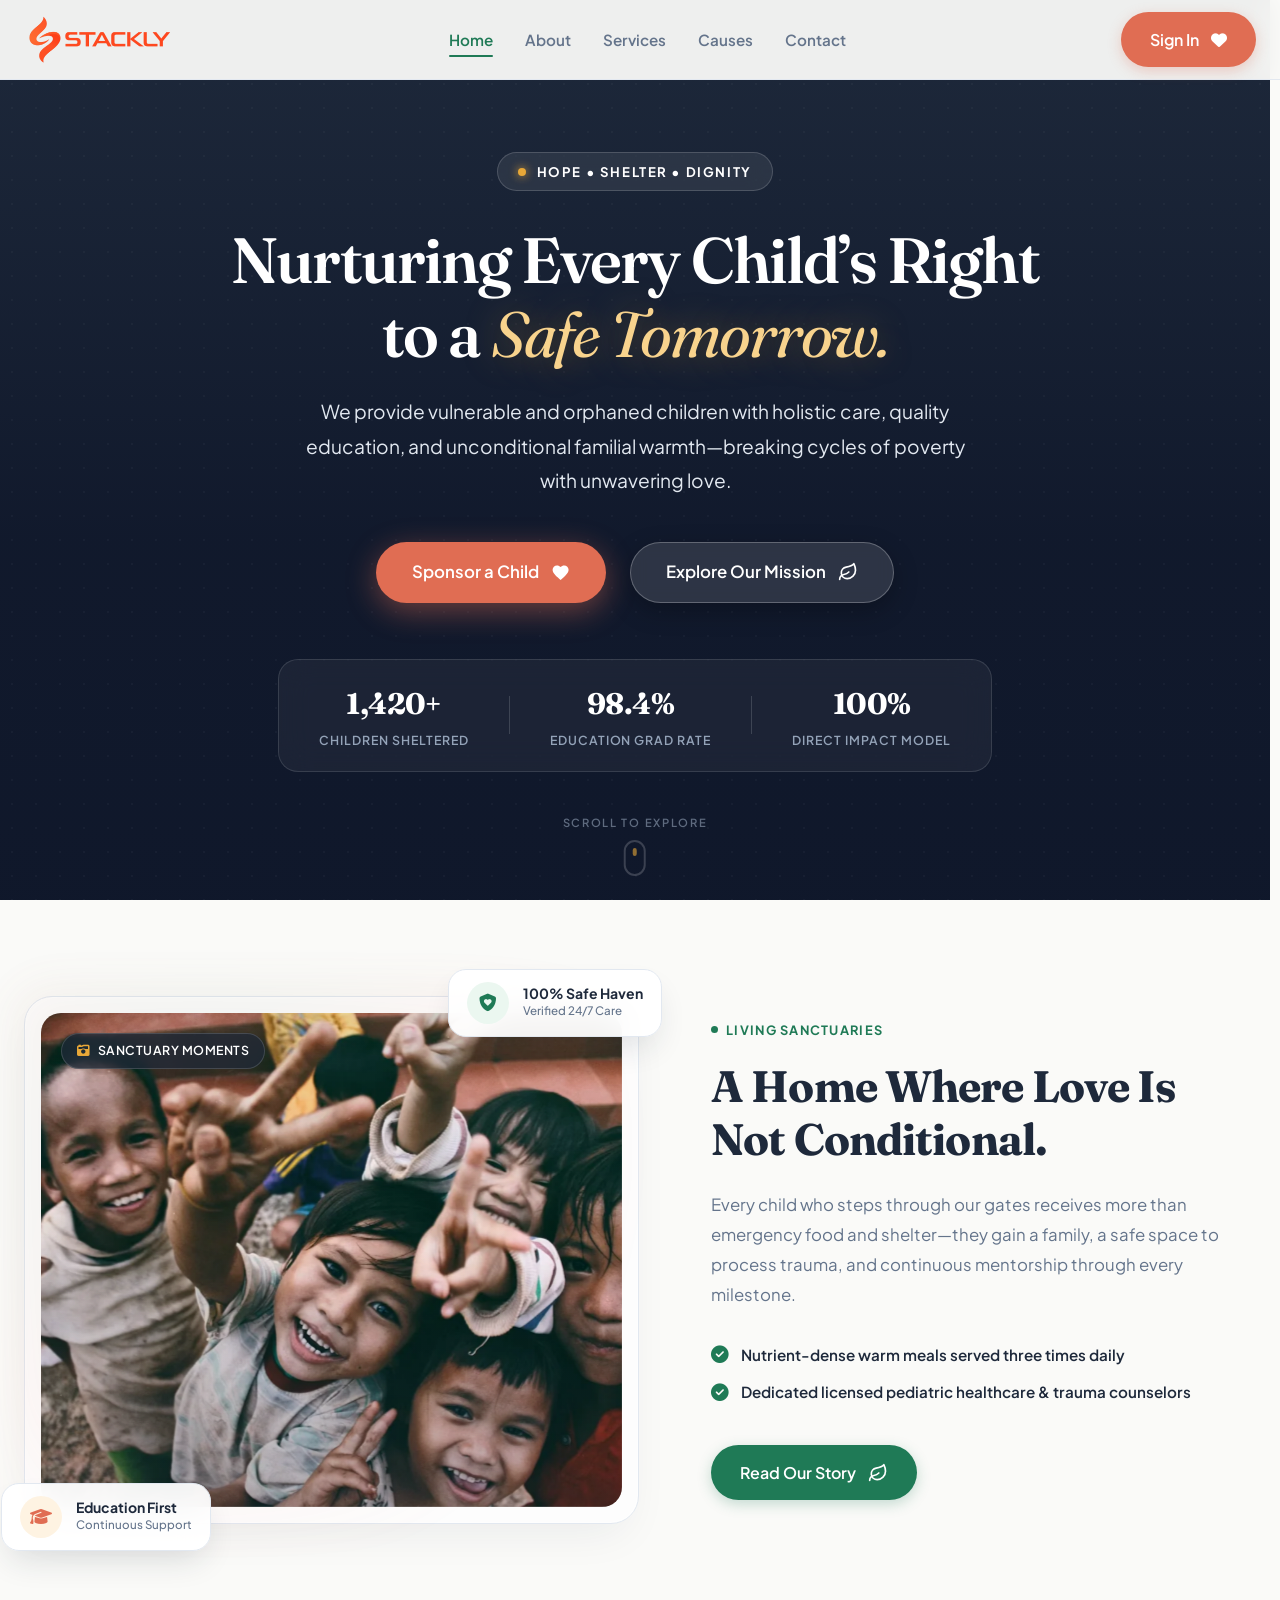
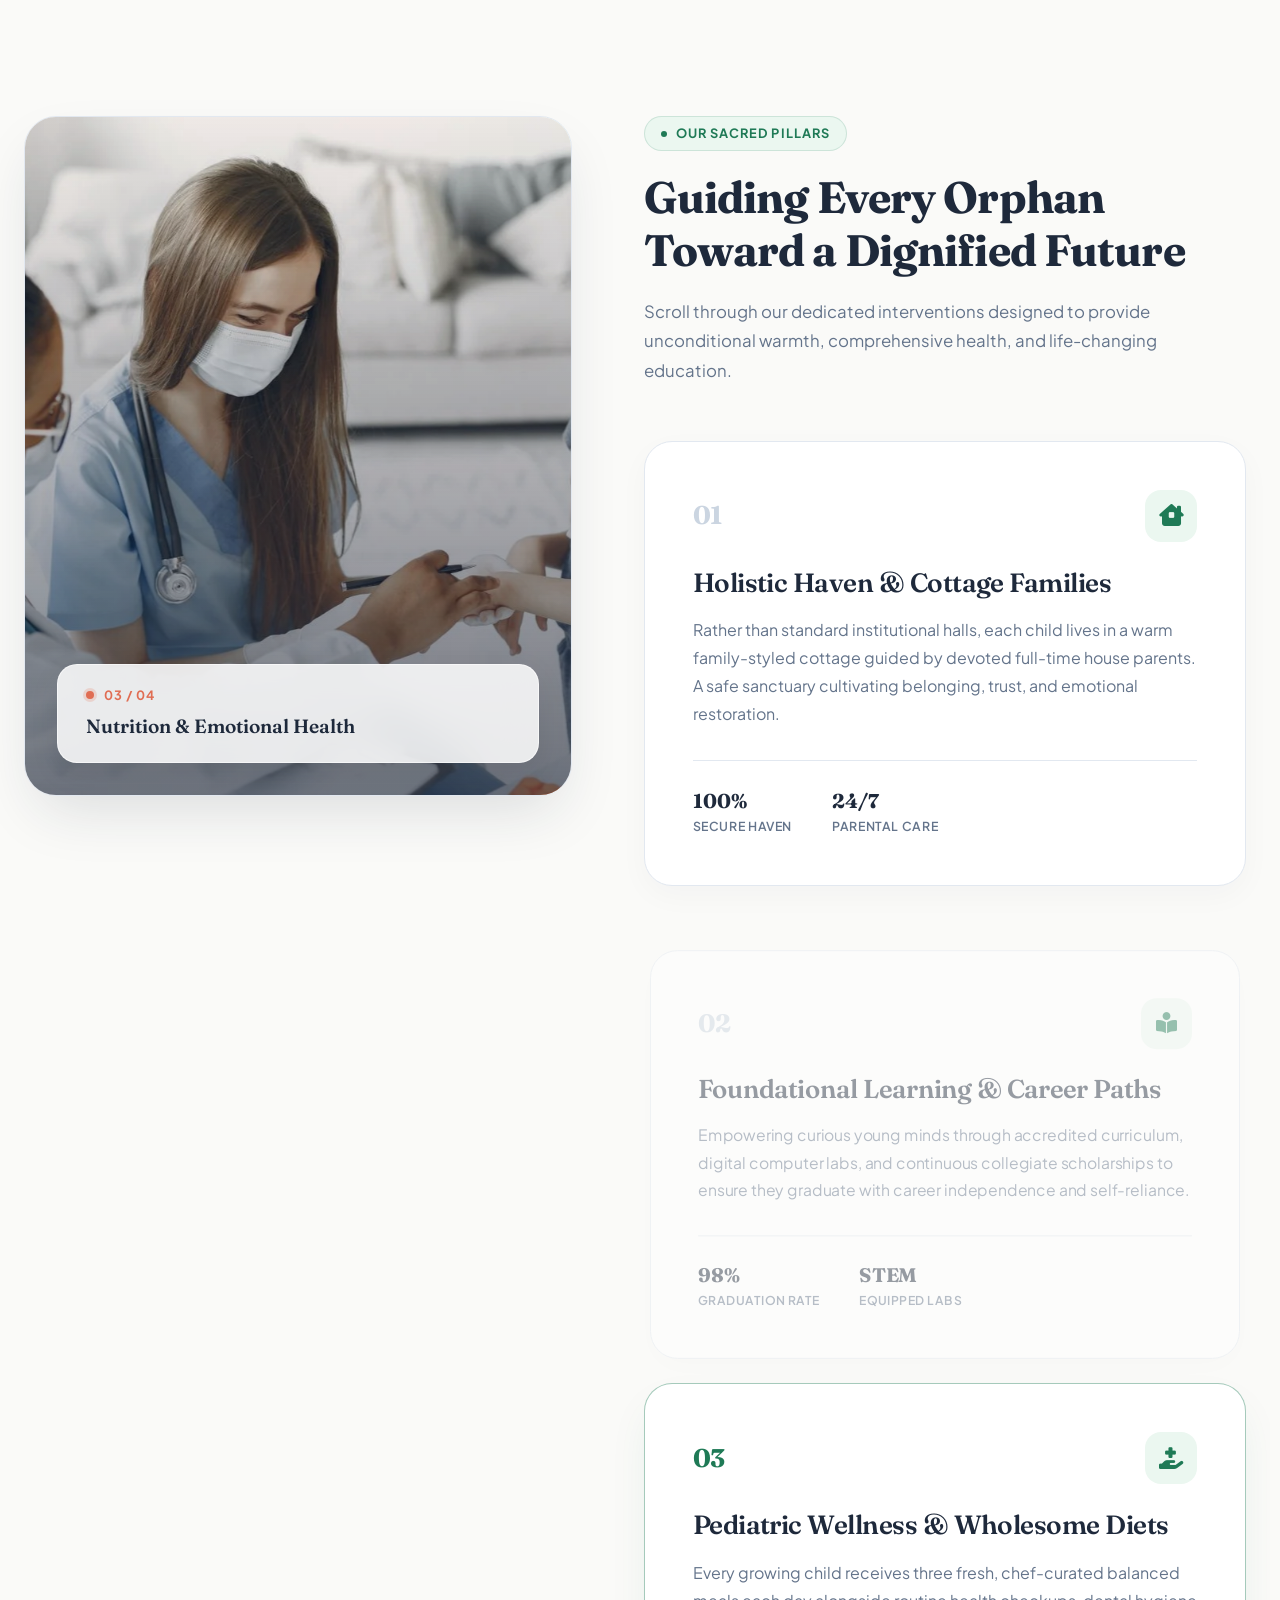
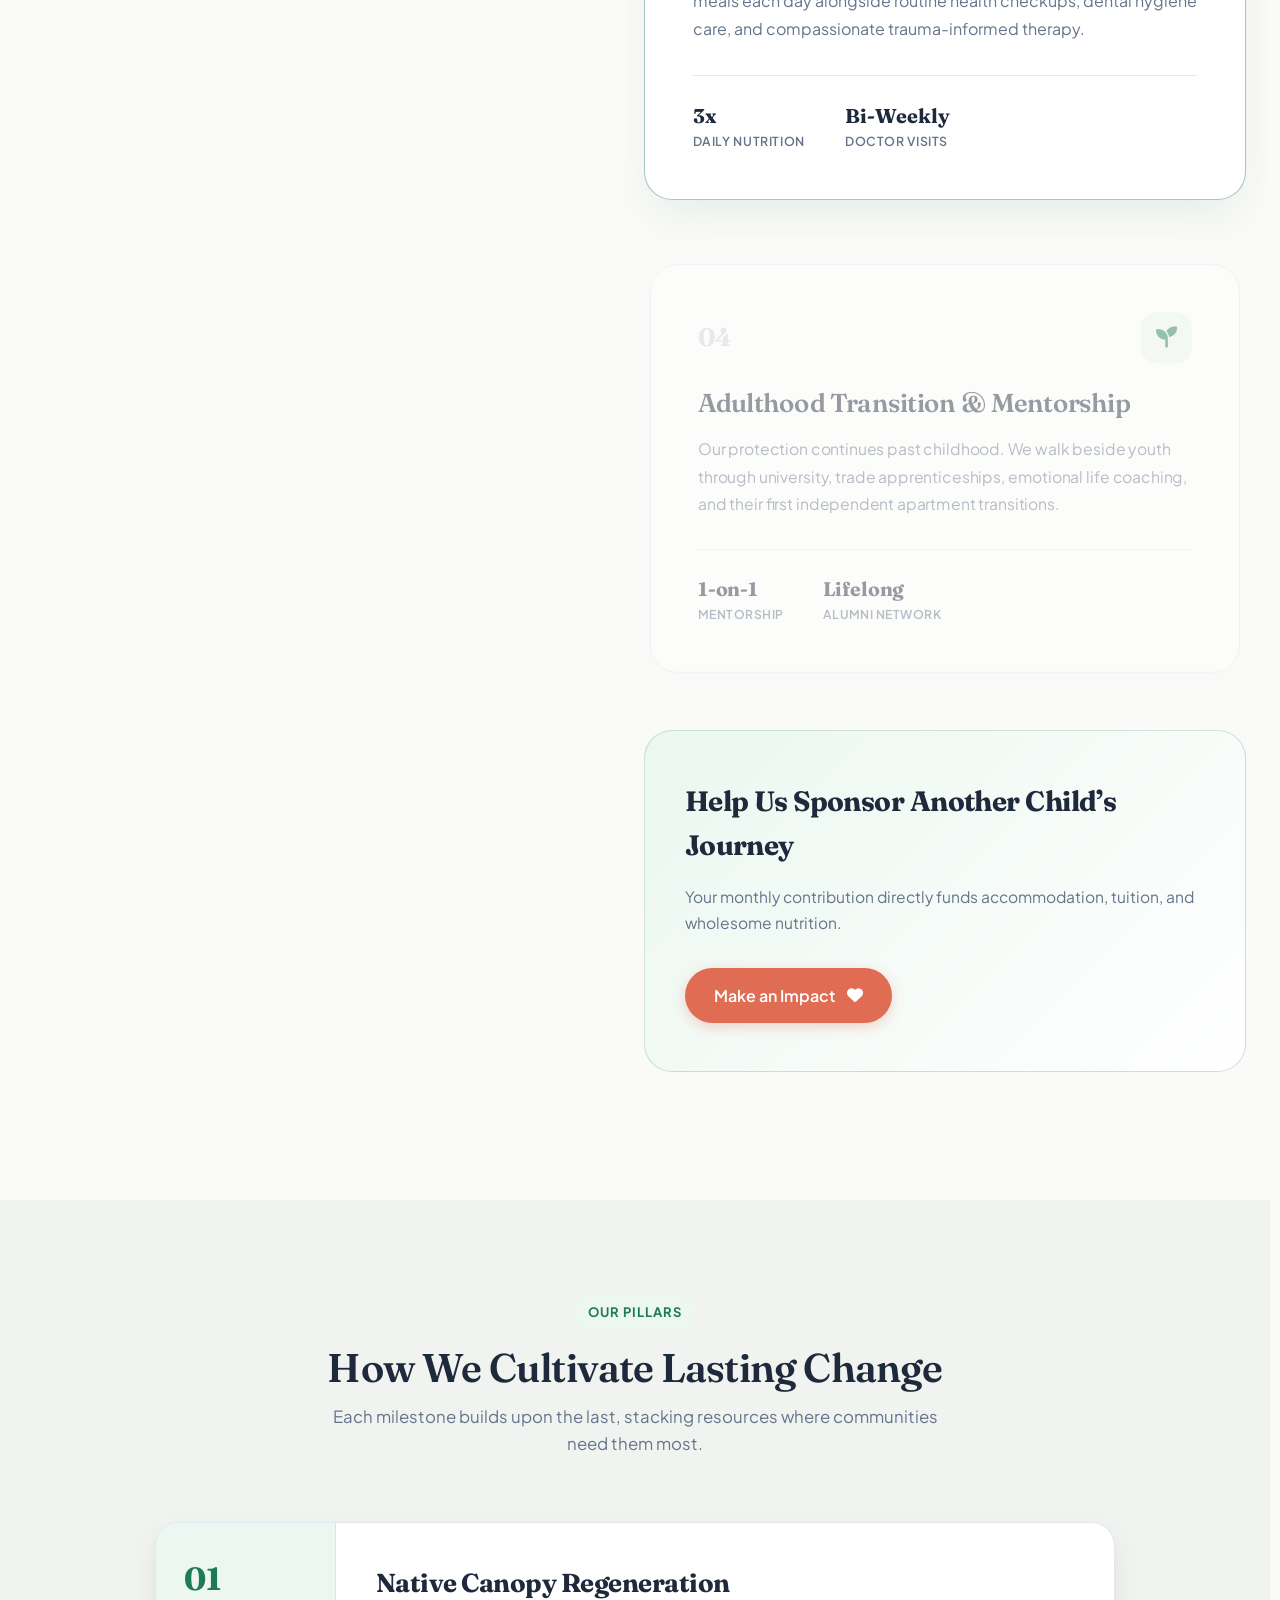
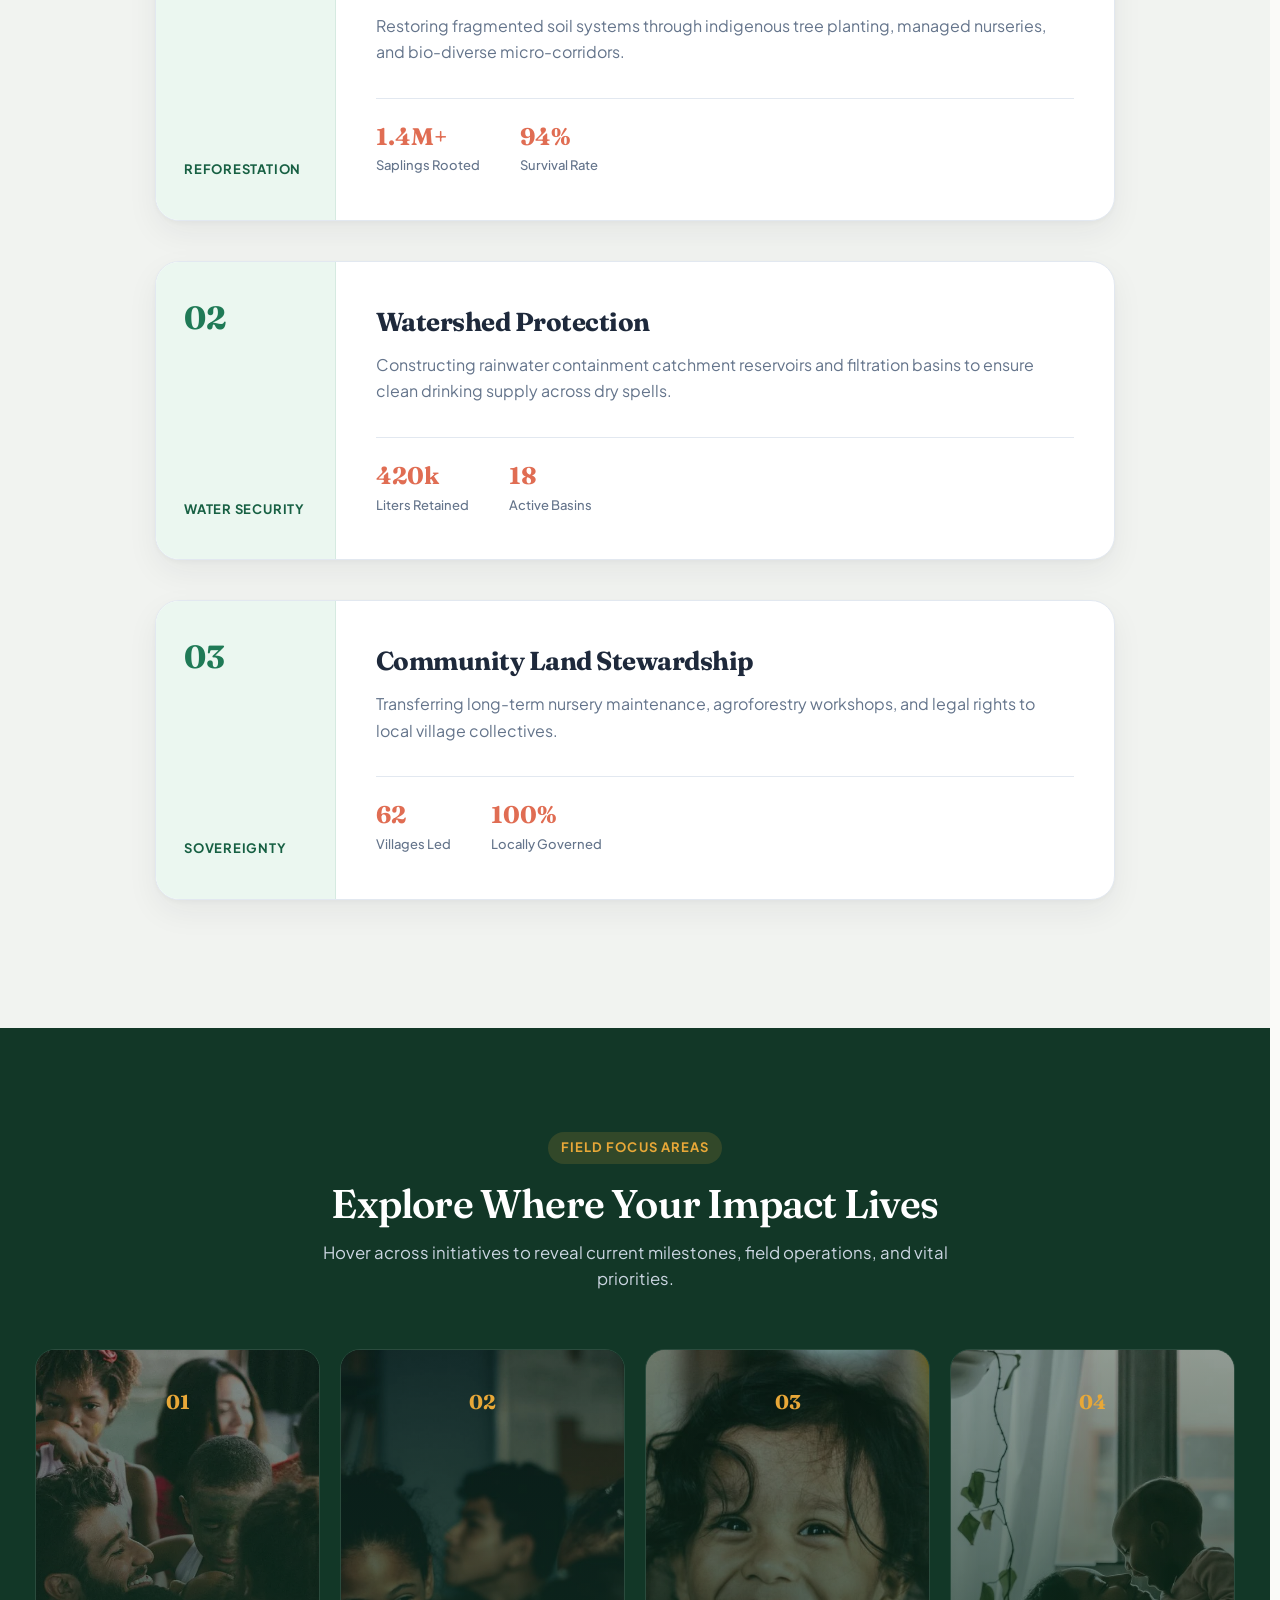
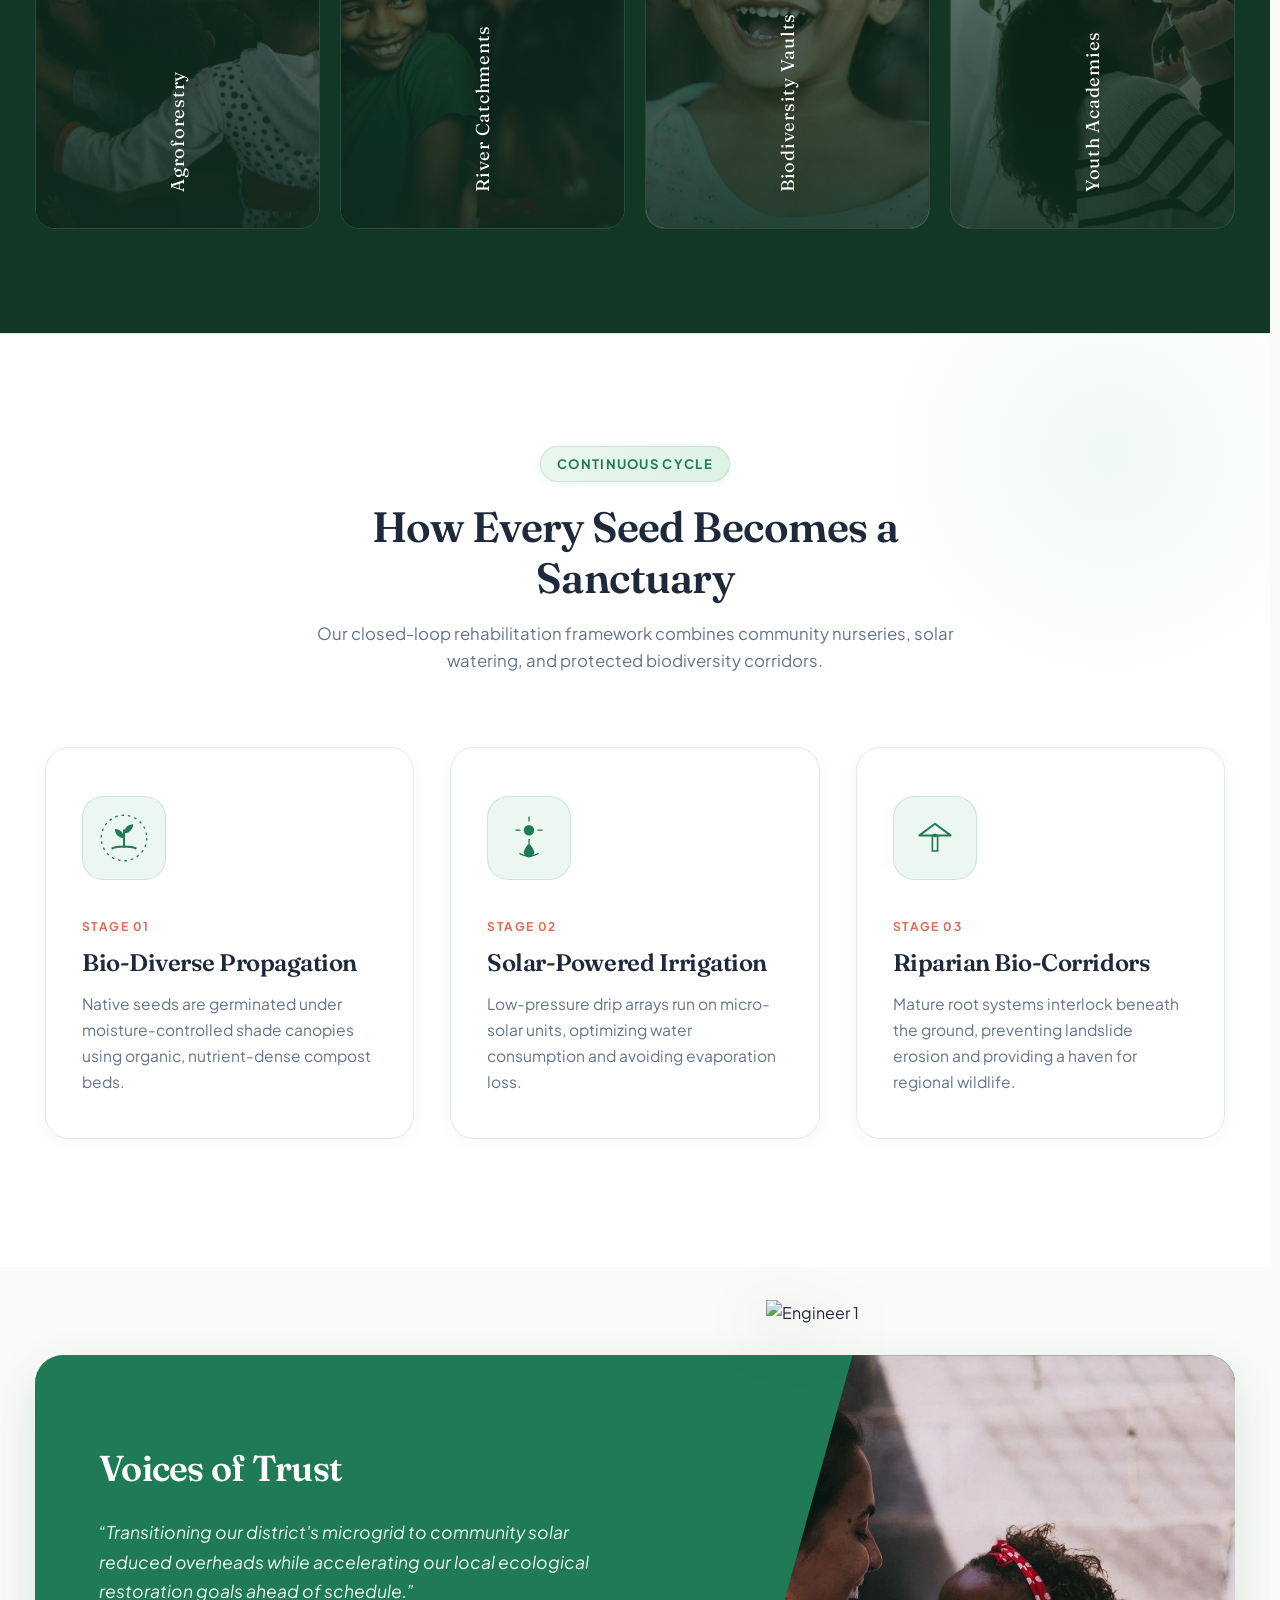
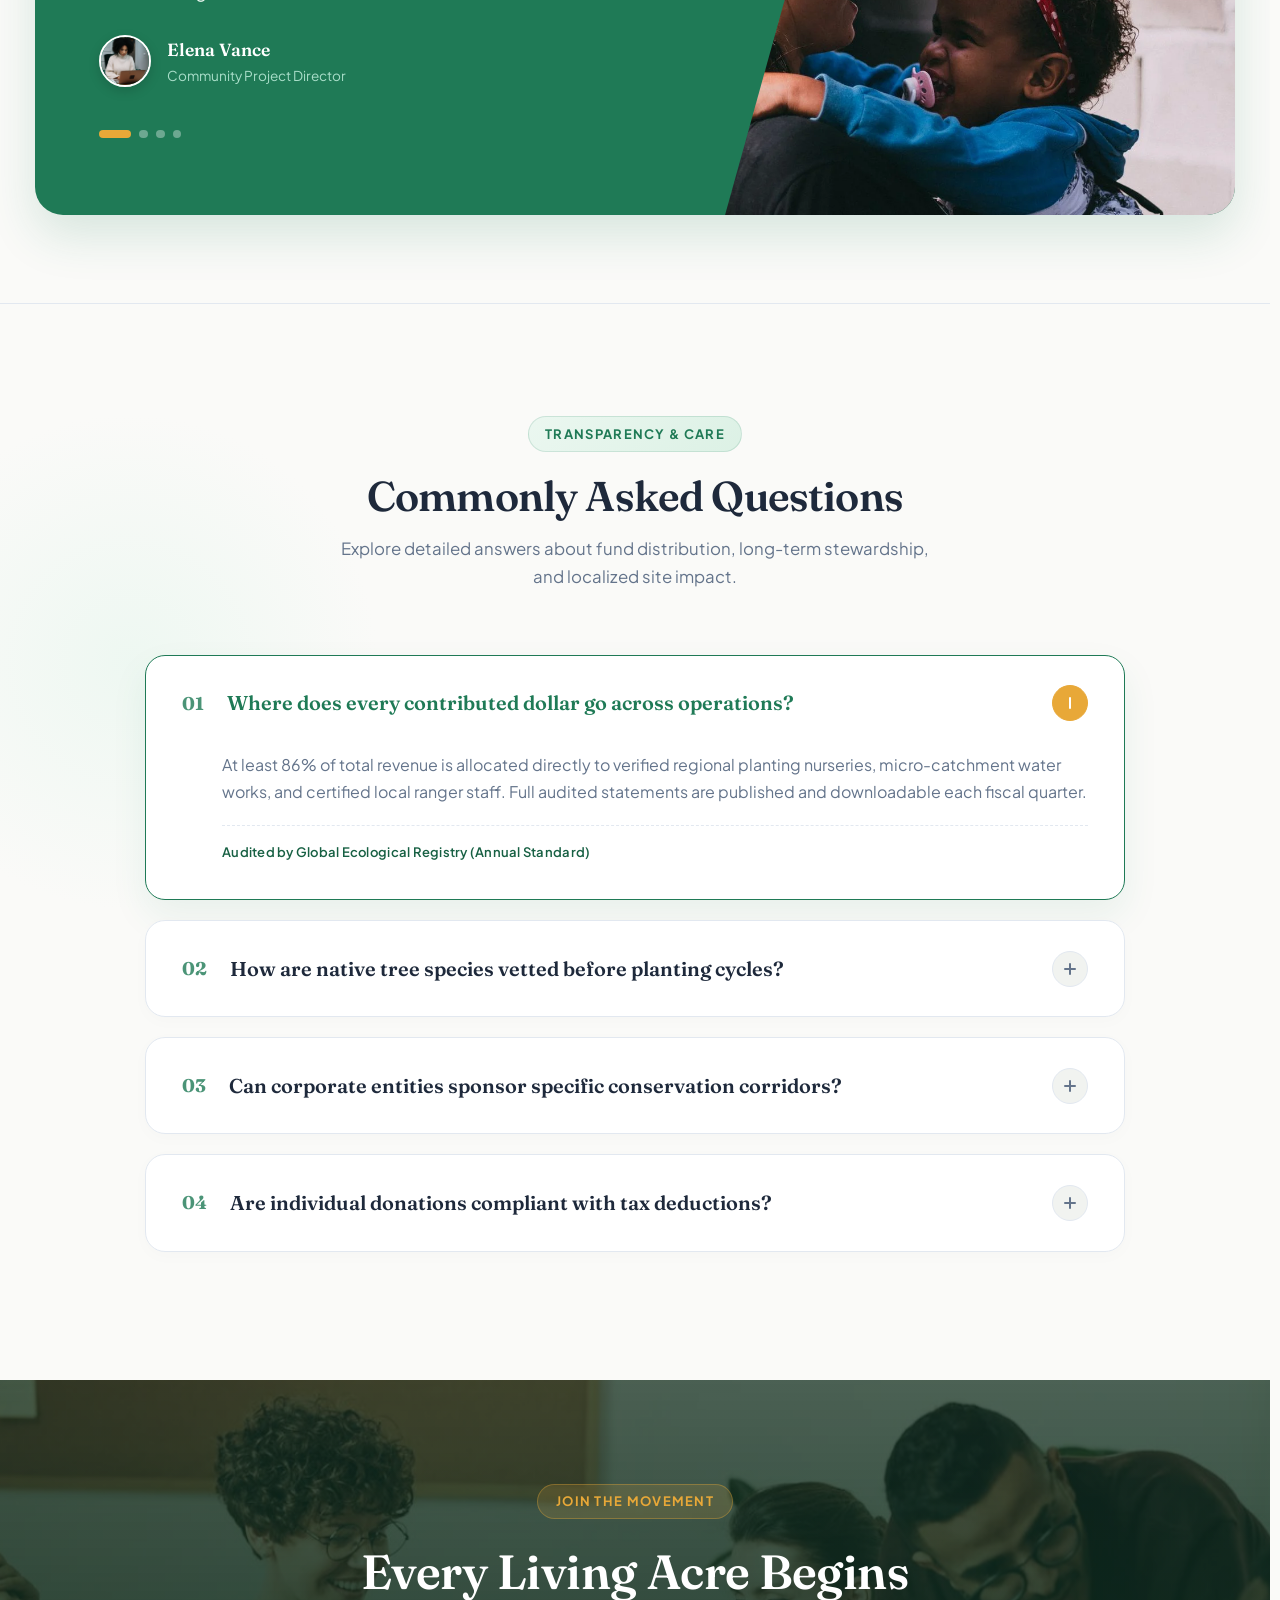
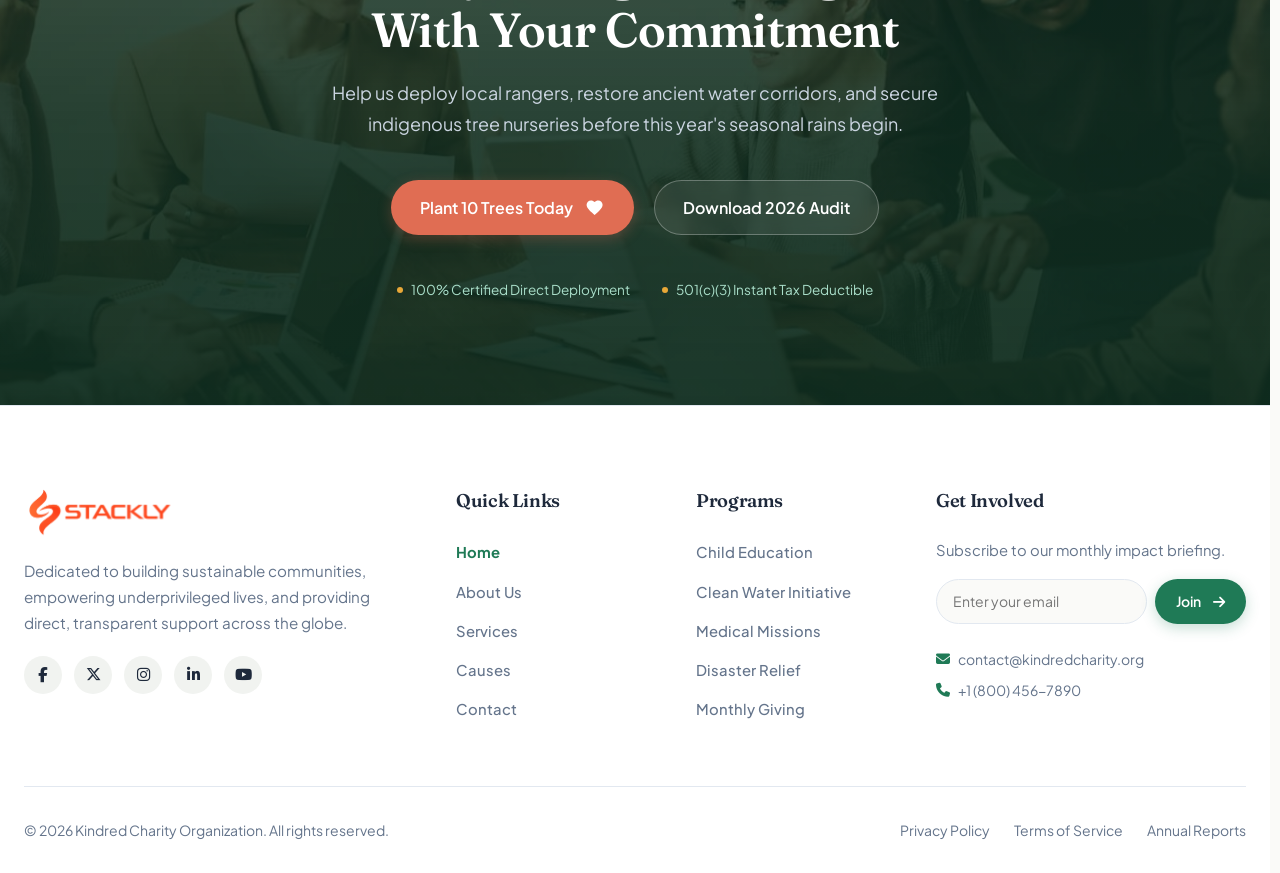
==== commit 0cfdf892: "Add files via upload" ====
--- a/index.html
+++ b/index.html
@@ -54,7 +54,7 @@
 
         <div class="nav-mobile-cta">
           <a href="auth.html" class="btn btn-secondary">
-            <span class="btn-text">Donate Now</span>
+            <span class="btn-text">Sign In</span>
             <span class="btn-icon-wrapper">
               <i class="fa-solid fa-heart"></i>
             </span>
@@ -64,7 +64,7 @@
 
       <div class="header-actions">
         <a href="auth.html" class="btn btn-secondary header-donate-btn">
-          <span class="btn-text">Donate Now</span>
+          <span class="btn-text">Sign In</span>
           <span class="btn-icon-wrapper">
             <i class="fa-solid fa-heart"></i>
           </span>
@@ -89,8 +89,7 @@
   <section class="hero-section" id="hero">
     <div class="hero-video-wrapper">
       <video class="hero-bg-video" autoplay muted loop playsinline preload="auto">
-        <source src="./assets/hero.mp4"
-          type="video/mp4">
+        <source src="./assets/hero.mp4" type="video/mp4">
       </video>
       <div class="hero-overlay"></div>
       <div class="hero-grain"></div>
@@ -114,7 +113,7 @@
         </p>
 
         <div class="hero-cta-group">
-          <a href="donate.html" class="btn btn-secondary hero-btn-donate">
+          <a href="error.html" class="btn btn-secondary hero-btn-donate">
             <span class="btn-text">Sponsor a Child</span>
             <span class="btn-icon-wrapper">
               <svg class="svg-heart" viewBox="0 0 24 24" fill="currentColor">
@@ -169,767 +168,805 @@
 
 
   <section class="story-showcase-section">
-  <div class="story-container">
-    <div class="story-media-column">
-      <div class="media-card-frame">
-        <div class="media-glass-aura"></div>
-        <div class="media-shimmer-sweep"></div>
-
-        <figure class="media-figure">
-          <img 
-            src="https://images.unsplash.com/photo-1488521787991-ed7bbaae773c?q=80&w=1200&auto=format&fit=crop" 
-            alt="Children smiling together at the sanctuary" 
-            class="media-photo"
-            loading="lazy"
-          />
-          <div class="media-photo-duotone"></div>
-          <figcaption class="media-caption-badge">
-            <i class="fa-solid fa-camera-retro"></i>
-            <span>Sanctuary Moments</span>
-          </figcaption>
-        </figure>
-
-        <div class="floating-badge badge-top-right">
-          <div class="badge-icon-core pulse-ring">
-            <i class="fa-solid fa-shield-heart"></i>
-          </div>
-          <div class="badge-copy">
-            <strong>100% Safe Haven</strong>
-            <span>Verified 24/7 Care</span>
-          </div>
-        </div>
-
-        <div class="floating-badge badge-bottom-left">
-          <div class="badge-icon-core accent-core">
-            <i class="fa-solid fa-graduation-cap"></i>
-          </div>
-          <div class="badge-copy">
-            <strong>Education First</strong>
-            <span>Continuous Support</span>
-          </div>
-        </div>
-      </div>
-    </div>
-
-    <div class="story-copy-column">
-      <div class="story-label">
-        <span class="label-pip"></span>
-        <span>Living Sanctuaries</span>
-      </div>
-      <h2 class="story-title">A Home Where Love Is Not Conditional.</h2>
-      <p class="story-text">
-        Every child who steps through our gates receives more than emergency food and shelter—they gain a family, a safe space to process trauma, and continuous mentorship through every milestone.
-      </p>
-      <div class="story-points">
-        <div class="point-item">
-          <i class="fa-solid fa-circle-check"></i>
-          <span>Nutrient-dense warm meals served three times daily</span>
-        </div>
-        <div class="point-item">
-          <i class="fa-solid fa-circle-check"></i>
-          <span>Dedicated licensed pediatric healthcare & trauma counselors</span>
-        </div>
-      </div>
-      <div class="story-actions">
-        <a href="about.html" class="btn btn-primary">
-          <span class="btn-text">Read Our Story</span>
-          <span class="btn-icon-wrapper">
-            <svg class="svg-leaf" viewBox="0 0 24 24" fill="none" stroke="currentColor" stroke-width="2" stroke-linecap="round" stroke-linejoin="round">
-              <path d="M11 20A7 7 0 0 1 9.8 6.1C15.5 5 17 4.48 19 2c1 2 2 4.18 2 8 0 5.5-4.78 10-10 10Z"/>
-              <path d="M2 21c0-3 1.85-5.36 5.08-6C9.5 14.52 12 13 13 12"/>
-            </svg>
-          </span>
-        </a>
-      </div>
-    </div>
-  </div>
-</section>
-
-
-
-
-
-
-<section class="split-interactive-section">
-  <div class="split-wrapper">
-
-    <div class="split-left-stage">
-      <div class="spotlight-frame">
-        <div class="frame-ambient-glow"></div>
-        <div class="image-gallery-portal">
-          <img 
-            src="https://images.unsplash.com/photo-1488521787991-ed7bbaae773c?q=80&w=1200&auto=format&fit=crop" 
-            alt="Warm Sanctuary & Care" 
-            class="stage-image active" 
-            data-target="card-1"
-          />
-          <img 
-            src="https://images.unsplash.com/photo-1509062522246-3755977927d7?q=80&w=1200&auto=format&fit=crop" 
-            alt="Education & Mentorship" 
-            class="stage-image" 
-            data-target="card-2"
-          />
-          <img 
-            src="https://images.unsplash.com/photo-1576765608535-5f04d1e3f289?q=80&w=1200&auto=format&fit=crop" 
-            alt="Pediatric Wellness & Nutrition" 
-            class="stage-image" 
-            data-target="card-3"
-          />
-          <img 
-            src="https://images.unsplash.com/photo-1529156069898-49953e39b3ac?q=80&w=1200&auto=format&fit=crop" 
-            alt="Lifelong Family Mentorship" 
-            class="stage-image" 
-            data-target="card-4"
-          />
-          <div class="stage-overlay"></div>
-        </div>
-
-        <div class="stage-floating-capsule">
-          <div class="capsule-badge">
-            <span class="capsule-pulse"></span>
-            <span class="capsule-index" id="activeTrackIndex">01 / 04</span>
-          </div>
-          <p class="capsule-label" id="activeTrackLabel">Sanctuary & Loving Homes</p>
-        </div>
-      </div>
-    </div>
-
-    <div class="split-right-track">
-      <div class="track-header">
-        <div class="section-tag">
-          <span class="tag-accent"></span>
-          <span class="tag-title">Our Sacred Pillars</span>
-        </div>
-        <h2 class="track-headline">Guiding Every Orphan Toward a Dignified Future</h2>
-        <p class="track-subtext">
-          Scroll through our dedicated interventions designed to provide unconditional warmth, comprehensive health, and life-changing education.
+    <div class="story-container">
+      <div class="story-media-column">
+        <div class="media-card-frame">
+          <div class="media-glass-aura"></div>
+          <div class="media-shimmer-sweep"></div>
+
+          <figure class="media-figure">
+            <img src="./assets/img 1.webp" alt="Children smiling together at the sanctuary" class="media-photo"
+              loading="lazy" />
+            <div class="media-photo-duotone"></div>
+            <figcaption class="media-caption-badge">
+              <i class="fa-solid fa-camera-retro"></i>
+              <span>Sanctuary Moments</span>
+            </figcaption>
+          </figure>
+
+          <div class="floating-badge badge-top-right">
+            <div class="badge-icon-core pulse-ring">
+              <i class="fa-solid fa-shield-heart"></i>
+            </div>
+            <div class="badge-copy">
+              <strong>100% Safe Haven</strong>
+              <span>Verified 24/7 Care</span>
+            </div>
+          </div>
+
+          <div class="floating-badge badge-bottom-left">
+            <div class="badge-icon-core accent-core">
+              <i class="fa-solid fa-graduation-cap"></i>
+            </div>
+            <div class="badge-copy">
+              <strong>Education First</strong>
+              <span>Continuous Support</span>
+            </div>
+          </div>
+        </div>
+      </div>
+
+      <div class="story-copy-column">
+        <div class="story-label">
+          <span class="label-pip"></span>
+          <span>Living Sanctuaries</span>
+        </div>
+        <h2 class="story-title">A Home Where Love Is Not Conditional.</h2>
+        <p class="story-text">
+          Every child who steps through our gates receives more than emergency food and shelter—they gain a family, a
+          safe space to process trauma, and continuous mentorship through every milestone.
         </p>
-      </div>
-
-      <div class="narrative-card active" id="card-1" data-index="01" data-label="Sanctuary & Loving Homes">
-        <div class="card-glass-panel">
-          <div class="card-meta">
-            <span class="card-seq">01</span>
-            <div class="card-icon-bubble">
-              <i class="fa-solid fa-house-chimney-window"></i>
-            </div>
-          </div>
-          <h3 class="card-heading">Holistic Haven & Cottage Families</h3>
-          <p class="card-description">
-            Rather than standard institutional halls, each child lives in a warm family-styled cottage guided by devoted full-time house parents. A safe sanctuary cultivating belonging, trust, and emotional restoration.
-          </p>
-          <div class="card-stats">
-            <div class="stat-pill">
-              <span class="stat-val">100%</span>
-              <span class="stat-txt">Secure Haven</span>
-            </div>
-            <div class="stat-pill">
-              <span class="stat-val">24/7</span>
-              <span class="stat-txt">Parental Care</span>
-            </div>
-          </div>
-        </div>
-      </div>
-
-      <div class="narrative-card" id="card-2" data-index="02" data-label="Foundational Learning & Tech">
-        <div class="card-glass-panel">
-          <div class="card-meta">
-            <span class="card-seq">02</span>
-            <div class="card-icon-bubble">
-              <i class="fa-solid fa-book-open-reader"></i>
-            </div>
-          </div>
-          <h3 class="card-heading">Foundational Learning & Career Paths</h3>
-          <p class="card-description">
-            Empowering curious young minds through accredited curriculum, digital computer labs, and continuous collegiate scholarships to ensure they graduate with career independence and self-reliance.
-          </p>
-          <div class="card-stats">
-            <div class="stat-pill">
-              <span class="stat-val">98%</span>
-              <span class="stat-txt">Graduation Rate</span>
-            </div>
-            <div class="stat-pill">
-              <span class="stat-val">STEM</span>
-              <span class="stat-txt">Equipped Labs</span>
-            </div>
-          </div>
-        </div>
-      </div>
-
-      <div class="narrative-card" id="card-3" data-index="03" data-label="Nutrition & Emotional Health">
-        <div class="card-glass-panel">
-          <div class="card-meta">
-            <span class="card-seq">03</span>
-            <div class="card-icon-bubble">
-              <i class="fa-solid fa-hand-holding-medical"></i>
-            </div>
-          </div>
-          <h3 class="card-heading">Pediatric Wellness & Wholesome Diets</h3>
-          <p class="card-description">
-            Every growing child receives three fresh, chef-curated balanced meals each day alongside routine health checkups, dental hygiene care, and compassionate trauma-informed therapy.
-          </p>
-          <div class="card-stats">
-            <div class="stat-pill">
-              <span class="stat-val">3x</span>
-              <span class="stat-txt">Daily Nutrition</span>
-            </div>
-            <div class="stat-pill">
-              <span class="stat-val">Bi-Weekly</span>
-              <span class="stat-txt">Doctor Visits</span>
-            </div>
-          </div>
-        </div>
-      </div>
-
-      <div class="narrative-card" id="card-4" data-index="04" data-label="Community & Adulthood Mentorship">
-        <div class="card-glass-panel">
-          <div class="card-meta">
-            <span class="card-seq">04</span>
-            <div class="card-icon-bubble">
-              <i class="fa-solid fa-seedling"></i>
-            </div>
-          </div>
-          <h3 class="card-heading">Adulthood Transition & Mentorship</h3>
-          <p class="card-description">
-            Our protection continues past childhood. We walk beside youth through university, trade apprenticeships, emotional life coaching, and their first independent apartment transitions.
-          </p>
-          <div class="card-stats">
-            <div class="stat-pill">
-              <span class="stat-val">1-on-1</span>
-              <span class="stat-txt">Mentorship</span>
-            </div>
-            <div class="stat-pill">
-              <span class="stat-val">Lifelong</span>
-              <span class="stat-txt">Alumni Network</span>
-            </div>
-          </div>
-        </div>
-      </div>
-
-      <div class="track-footer-cta">
-        <div class="cta-inner">
-          <h4 class="cta-title">Help Us Sponsor Another Child’s Journey</h4>
-          <p class="cta-copy">Your monthly contribution directly funds accommodation, tuition, and wholesome nutrition.</p>
-          <a href="donate.html" class="btn btn-secondary">
-            <span class="btn-text">Make an Impact</span>
+        <div class="story-points">
+          <div class="point-item">
+            <i class="fa-solid fa-circle-check"></i>
+            <span>Nutrient-dense warm meals served three times daily</span>
+          </div>
+          <div class="point-item">
+            <i class="fa-solid fa-circle-check"></i>
+            <span>Dedicated licensed pediatric healthcare & trauma counselors</span>
+          </div>
+        </div>
+        <div class="story-actions">
+          <a href="about.html" class="btn btn-primary">
+            <span class="btn-text">Read Our Story</span>
             <span class="btn-icon-wrapper">
-              <i class="fa-solid fa-heart"></i>
+              <svg class="svg-leaf" viewBox="0 0 24 24" fill="none" stroke="currentColor" stroke-width="2"
+                stroke-linecap="round" stroke-linejoin="round">
+                <path d="M11 20A7 7 0 0 1 9.8 6.1C15.5 5 17 4.48 19 2c1 2 2 4.18 2 8 0 5.5-4.78 10-10 10Z" />
+                <path d="M2 21c0-3 1.85-5.36 5.08-6C9.5 14.52 12 13 13 12" />
+              </svg>
             </span>
           </a>
         </div>
       </div>
-
-    </div>
-  </div>
-</section>
-
-
-
-
-
-
-
-
-<section class="kinetic-section">
-  <div class="kinetic-container">
-    <div class="kinetic-intro">
-      <span class="kinetic-badge">Our Pillars</span>
-      <h2 class="kinetic-title">How We Cultivate Lasting Change</h2>
-      <p class="kinetic-subtitle">Each milestone builds upon the last, stacking resources where communities need them most.</p>
-    </div>
-
-    <div class="kinetic-deck">
-      <!-- Card 01 -->
-      <article class="kinetic-card" style="--card-index: 1;">
-        <div class="card-rail">
-          <span class="card-num">01</span>
-          <span class="card-tag">Reforestation</span>
-        </div>
-        <div class="card-main">
-          <h3 class="card-headline">Native Canopy Regeneration</h3>
-          <p class="card-desc">Restoring fragmented soil systems through indigenous tree planting, managed nurseries, and bio-diverse micro-corridors.</p>
-          <div class="card-stats">
-            <div class="stat-item">
-              <strong class="stat-value">1.4M+</strong>
-              <span class="stat-label">Saplings Rooted</span>
-            </div>
-            <div class="stat-item">
-              <strong class="stat-value">94%</strong>
-              <span class="stat-label">Survival Rate</span>
-            </div>
-          </div>
-        </div>
-      </article>
-
-      <!-- Card 02 -->
-      <article class="kinetic-card" style="--card-index: 2;">
-        <div class="card-rail">
-          <span class="card-num">02</span>
-          <span class="card-tag">Water Security</span>
-        </div>
-        <div class="card-main">
-          <h3 class="card-headline">Watershed Protection</h3>
-          <p class="card-desc">Constructing rainwater containment catchment reservoirs and filtration basins to ensure clean drinking supply across dry spells.</p>
-          <div class="card-stats">
-            <div class="stat-item">
-              <strong class="stat-value">420k</strong>
-              <span class="stat-label">Liters Retained</span>
-            </div>
-            <div class="stat-item">
-              <strong class="stat-value">18</strong>
-              <span class="stat-label">Active Basins</span>
-            </div>
-          </div>
-        </div>
-      </article>
-
-      <!-- Card 03 -->
-      <article class="kinetic-card" style="--card-index: 3;">
-        <div class="card-rail">
-          <span class="card-num">03</span>
-          <span class="card-tag">Sovereignty</span>
-        </div>
-        <div class="card-main">
-          <h3 class="card-headline">Community Land Stewardship</h3>
-          <p class="card-desc">Transferring long-term nursery maintenance, agroforestry workshops, and legal rights to local village collectives.</p>
-          <div class="card-stats">
-            <div class="stat-item">
-              <strong class="stat-value">62</strong>
-              <span class="stat-label">Villages Led</span>
-            </div>
-            <div class="stat-item">
-              <strong class="stat-value">100%</strong>
-              <span class="stat-label">Locally Governed</span>
-            </div>
-          </div>
-        </div>
-      </article>
-    </div>
-  </div>
-</section>
-
-
-
-
-
-
-
-<section class="expand-section">
-  <div class="expand-container">
-    <div class="expand-intro">
-      <span class="expand-badge">Field Focus Areas</span>
-      <h2 class="expand-heading">Explore Where Your Impact Lives</h2>
-      <p class="expand-subhead">Hover across initiatives to reveal current milestones, field operations, and vital priorities.</p>
-    </div>
-
-    <div class="expand-gallery">
-      <!-- Column 1 -->
-      <article class="expand-col is-expanded">
-         <div class="expand-col-bg" style="background-image: url('./assets/img\ 9.webp');"></div>
-        <div class="expand-col-inner">
-          <div class="expand-collapsed-title">
-            <span class="expand-number">01</span>
-            <span class="expand-vertical-text">Agroforestry</span>
-          </div>
-          <div class="expand-content">
-            <span class="expand-tag">Regenerative Farming</span>
-            <h3 class="expand-title">Canopy Agroforestry</h3>
-            <p class="expand-copy">Integrating shade trees with sustainable crops to shield harvest varieties against extreme heats while revitalizing soil health.</p>
-            <div class="expand-metric">
-              <span class="metric-num">3,850</span>
-              <span class="metric-lbl">Farmers Trained</span>
-            </div>
-          </div>
-        </div>
-      </article>
-
-      <!-- Column 2 -->
-      <article class="expand-col">
-        <div class="expand-col-bg" style="background-image: url('./assets/img\ 9.webp');"></div>
-        <div class="expand-col-inner">
-          <div class="expand-collapsed-title">
-            <span class="expand-number">02</span>
-            <span class="expand-vertical-text">River Catchments</span>
-          </div>
-          <div class="expand-content">
-            <span class="expand-tag">Freshwater Access</span>
-            <h3 class="expand-title">Riparian Buffers</h3>
-            <p class="expand-copy">Building root barrier systems along critical waterways to filter sediment runoff and safeguard communal water basins year-round.</p>
-            <div class="expand-metric">
-              <span class="metric-num">120 km</span>
-              <span class="metric-lbl">Riverbanks Restored</span>
-            </div>
-          </div>
-        </div>
-      </article>
-
-      <!-- Column 3 -->
-      <article class="expand-col">
-        <div class="expand-col-bg" style="background-image: url('your-image-1.jpg');"></div>
-        <div class="expand-col-inner">
-          <div class="expand-collapsed-title">
-            <span class="expand-number">03</span>
-            <span class="expand-vertical-text">Biodiversity Vaults</span>
-          </div>
-          <div class="expand-content">
-            <span class="expand-tag">Preservation</span>
-            <h3 class="expand-title">Heritage Seed Banks</h3>
-            <p class="expand-copy">Storing and propagating indigenous wild-crop strains in community vaults to insulate future yields from regional climate stresses.</p>
-            <div class="expand-metric">
-              <span class="metric-num">640+</span>
-              <span class="metric-lbl">Varieties Preserved</span>
-            </div>
-          </div>
-        </div>
-      </article>
-
-      <!-- Column 4 -->
-      <article class="expand-col">
-        <div class="expand-col-bg" style="background-image: url('your-image-1.jpg');"></div>
-        <div class="expand-col-inner">
-          <div class="expand-collapsed-title">
-            <span class="expand-number">04</span>
-            <span class="expand-vertical-text">Youth Academies</span>
-          </div>
-          <div class="expand-content">
-            <span class="expand-tag">Next-Gen Leaders</span>
-            <h3 class="expand-title">Ecology Leadership</h3>
-            <p class="expand-copy">Equipping regional school districts with ecology toolkits, field trip curricula, and nursery stewardship certifications.</p>
-            <div class="expand-metric">
-              <span class="metric-num">18,500</span>
-              <span class="metric-lbl">Students Engaged</span>
-            </div>
-          </div>
-        </div>
-      </article>
-    </div>
-  </div>
-</section>
-
-
-
-
-
-
-<section class="eco-cycle-section">
-  <div class="eco-container">
-    <div class="eco-intro">
-      <span class="eco-badge">Continuous Cycle</span>
-      <h2 class="eco-heading">How Every Seed Becomes a Sanctuary</h2>
-      <p class="eco-subhead">Our closed-loop rehabilitation framework combines community nurseries, solar watering, and protected biodiversity corridors.</p>
-    </div>
-
-    <div class="eco-grid">
-      <!-- Step 01: Sprout & Soil -->
-      <article class="eco-card">
-        <div class="eco-icon-box">
-          <svg class="eco-svg svg-sprout" viewBox="0 0 80 80" fill="none" xmlns="http://www.w3.org/2000/svg" aria-hidden="true">
-            <circle class="svg-orbit" cx="40" cy="40" r="35" stroke="currentColor" stroke-width="2" stroke-dasharray="4 6" />
-            <path class="svg-mound" d="M22 56C28 52 52 52 58 56" stroke="currentColor" stroke-width="3" stroke-linecap="round" />
-            <path class="svg-stem" d="M40 54V28" stroke="currentColor" stroke-width="3" stroke-linecap="round" />
-            <path class="svg-leaf-left" d="M40 40C32 40 26 34 26 26C34 26 40 32 40 40Z" fill="currentColor" />
-            <path class="svg-leaf-right" d="M40 33C48 33 54 27 54 19C46 19 40 25 40 33Z" fill="currentColor" />
-          </svg>
-        </div>
-        <div class="eco-card-content">
-          <span class="eco-step-num">Stage 01</span>
-          <h3 class="eco-card-title">Bio-Diverse Propagation</h3>
-          <p class="eco-card-desc">Native seeds are germinated under moisture-controlled shade canopies using organic, nutrient-dense compost beds.</p>
-        </div>
-      </article>
-
-      <!-- Step 02: Hydro Sun System -->
-      <article class="eco-card">
-        <div class="eco-icon-box">
-          <svg class="eco-svg svg-hydro" viewBox="0 0 80 80" fill="none" xmlns="http://www.w3.org/2000/svg" aria-hidden="true">
-            <circle class="svg-sun-core" cx="40" cy="28" r="8" fill="currentColor" />
-            <g class="svg-sun-rays" stroke="currentColor" stroke-width="2" stroke-linecap="round">
-              <line x1="40" y1="14" x2="40" y2="8" />
-              <line x1="40" y1="48" x2="40" y2="42" />
-              <line x1="26" y1="28" x2="20" y2="28" />
-              <line x1="60" y1="28" x2="54" y2="28" />
-            </g>
-            <path class="svg-droplet" d="M40 48C40 48 48 57 48 62C48 66.4 44.4 70 40 70C35.6 70 32 66.4 32 62C32 57 40 48 40 48Z" fill="currentColor" />
-            <path class="svg-ripple" d="M26 64C26 64 33 68 40 68C47 68 54 64 54 64" stroke="currentColor" stroke-width="2" stroke-linecap="round" />
-          </svg>
-        </div>
-        <div class="eco-card-content">
-          <span class="eco-step-num">Stage 02</span>
-          <h3 class="eco-card-title">Solar-Powered Irrigation</h3>
-          <p class="eco-card-desc">Low-pressure drip arrays run on micro-solar units, optimizing water consumption and avoiding evaporation loss.</p>
-        </div>
-      </article>
-
-      <!-- Step 03: Protected Canopy & Soil Roots -->
-      <article class="eco-card">
-        <div class="eco-icon-box">
-          <svg class="eco-svg svg-shelter" viewBox="0 0 80 80" fill="none" xmlns="http://www.w3.org/2000/svg" aria-hidden="true">
-            <path class="svg-canopy" d="M40 18L64 36H16L40 18Z" stroke="currentColor" stroke-width="3" stroke-linejoin="round" fill="none" />
-            <path class="svg-trunk" d="M36 36V60H44V36" stroke="currentColor" stroke-width="2.5" stroke-linecap="round" />
-            <path class="svg-root-left" d="M36 55C30 57 24 63 22 66" stroke="currentColor" stroke-width="2.5" stroke-linecap="round" />
-            <path class="svg-root-right" d="M44 55C50 57 56 63 58 66" stroke="currentColor" stroke-width="2.5" stroke-linecap="round" />
-            <circle class="svg-pulse-dot" cx="40" cy="36" r="3" fill="currentColor" />
-          </svg>
-        </div>
-        <div class="eco-card-content">
-          <span class="eco-step-num">Stage 03</span>
-          <h3 class="eco-card-title">Riparian Bio-Corridors</h3>
-          <p class="eco-card-desc">Mature root systems interlock beneath the ground, preventing landslide erosion and providing a haven for regional wildlife.</p>
-        </div>
-      </article>
-    </div>
-  </div>
-</section>
-
-
-
-
-
-
-
-<section class="testimonial-section">
-  <div class="testimonial-container">
-    <div class="testimonial-banner">
-      
-      <!-- Left Content: Dynamic Slides -->
-      <div class="testimonial-content">
-        <h2 class="testimonial-heading">Voices of Trust</h2>
-
-        <div class="testimonial-slides-wrapper">
-          <!-- Slide 1 -->
-          <div class="testimonial-slide is-active" data-index="0">
-            <blockquote class="testimonial-quote">
-              “Transitioning our district's microgrid to community solar reduced overheads while accelerating our local ecological restoration goals ahead of schedule.”
-            </blockquote>
-            <div class="testimonial-profile">
-              <img src="https://images.unsplash.com/photo-1534528741775-53994a69daeb?auto=format&fit=crop&w=160&q=80" alt="Elena Vance" class="profile-avatar" />
-              <div class="profile-info">
-                <cite class="profile-name">Elena Vance</cite>
-                <span class="profile-role">Community Project Director</span>
-              </div>
-            </div>
-          </div>
-
-          <!-- Slide 2 -->
-          <div class="testimonial-slide" data-index="1">
-            <blockquote class="testimonial-quote">
-              “The automated drip networks stabilized our sapling survival rate past 92% throughout the longest drought season our village has encountered.”
-            </blockquote>
-            <div class="testimonial-profile">
-              <img src="https://images.unsplash.com/photo-1507003211169-0a1dd7228f2d?auto=format&fit=crop&w=160&q=80" alt="Marcus Thorne" class="profile-avatar" />
-              <div class="profile-info">
-                <cite class="profile-name">Marcus Thorne</cite>
-                <span class="profile-role">Regional Forestry Lead</span>
-              </div>
-            </div>
-          </div>
-
-          <!-- Slide 3 -->
-          <div class="testimonial-slide" data-index="2">
-            <blockquote class="testimonial-quote">
-              “Transparent allocation reports gave our foundation full confidence to expand multi-year grants toward their native seed bank infrastructure.”
-            </blockquote>
-            <div class="testimonial-profile">
-              <img src="https://images.unsplash.com/photo-1573496359142-b8d87734a5a2?auto=format&fit=crop&w=160&q=80" alt="Amara Lin" class="profile-avatar" />
-              <div class="profile-info">
-                <cite class="profile-name">Amara Lin</cite>
-                <span class="profile-role">Alliance Grant Trustee</span>
-              </div>
-            </div>
-          </div>
-
-          <!-- Slide 4 -->
-          <div class="testimonial-slide" data-index="3">
-            <blockquote class="testimonial-quote">
-              “Every installation came with hands-on youth training. Our local technicians now maintain these river catchments completely independently.”
-            </blockquote>
-            <div class="testimonial-profile">
-              <img src="https://images.unsplash.com/photo-1500648767791-00dcc994a43e?auto=format&fit=crop&w=160&q=80" alt="Tariq Mansoor" class="profile-avatar" />
-              <div class="profile-info">
-                <cite class="profile-name">Tariq Mansoor</cite>
-                <span class="profile-role">Watershed Coordinator</span>
-              </div>
-            </div>
-          </div>
-        </div>
-
-        <!-- Indicators -->
-        <div class="testimonial-dots" role="tablist" aria-label="Testimonial pagination">
-          <button class="dot is-active" aria-label="Slide 1" data-slide="0"></button>
-          <button class="dot" aria-label="Slide 2" data-slide="1"></button>
-          <button class="dot" aria-label="Slide 3" data-slide="2"></button>
-          <button class="dot" aria-label="Slide 4" data-slide="3"></button>
-        </div>
-      </div>
-
-      <!-- Right Visual Area: Synchronized Slanted Frame & Subject -->
-      <div class="testimonial-visual">
-        <div class="visual-slant-frame">
-          <img src="https://images.unsplash.com/photo-1509391365360-2e959784a276?auto=format&fit=crop&w=1200&q=80" alt="Landscape 1" class="visual-bg is-active" data-index="0" />
-          <img src="https://images.unsplash.com/photo-1448375240586-882707db888b?auto=format&fit=crop&w=1200&q=80" alt="Landscape 2" class="visual-bg" data-index="1" />
-          <img src="https://images.unsplash.com/photo-1473341304170-971dccb5ac1e?auto=format&fit=crop&w=1200&q=80" alt="Landscape 3" class="visual-bg" data-index="2" />
-          <img src="https://images.unsplash.com/photo-1513836279014-a89f7a76ae86?auto=format&fit=crop&w=1200&q=80" alt="Landscape 4" class="visual-bg" data-index="3" />
-        </div>
-
-        <div class="engineer-stack">
-          <img src="https://images.unsplash.com/photo-1581092918056-0c4c3acd3789?auto=format&fit=crop&w=700&q=80" alt="Engineer 1" class="visual-engineer is-active" data-index="0" />
-          <img src="https://images.unsplash.com/photo-1537368910025-700350fe46c7?auto=format&fit=crop&w=700&q=80" alt="Engineer 2" class="visual-engineer" data-index="1" />
-          <img src="https://images.unsplash.com/photo-1573497019940-1c28c88b4f3e?auto=format&fit=crop&w=700&q=80" alt="Engineer 3" class="visual-engineer" data-index="2" />
-          <img src="https://images.unsplash.com/photo-1560250097-0b93528c311a?auto=format&fit=crop&w=700&q=80" alt="Engineer 4" class="visual-engineer" data-index="3" />
-        </div>
-      </div>
-
-    </div>
-  </div>
-</section>
-
-
-
-
-
-
-
-
-<section class="editorial-faq-section">
-  <div class="editorial-faq-container">
-    <div class="editorial-faq-header">
-      <span class="faq-sub-badge">Transparency & Care</span>
-      <h2 class="faq-main-title">Commonly Asked Questions</h2>
-      <p class="faq-intro-text">Explore detailed answers about fund distribution, long-term stewardship, and localized site impact.</p>
-    </div>
-
-    <div class="editorial-accordion-deck">
-      <!-- Item 01 -->
-      <details class="editorial-item" open>
-        <summary class="editorial-trigger">
-          <div class="trigger-label">
-            <span class="editorial-counter">01</span>
-            <span class="editorial-question">Where does every contributed dollar go across operations?</span>
-          </div>
-          <span class="editorial-plus-badge" aria-hidden="true"></span>
-        </summary>
-        <div class="editorial-drawer">
-          <div class="editorial-body">
-            <p>At least 86% of total revenue is allocated directly to verified regional planting nurseries, micro-catchment water works, and certified local ranger staff. Full audited statements are published and downloadable each fiscal quarter.</p>
-            <div class="editorial-drawer-footer">
-              <span class="editorial-note">Audited by Global Ecological Registry (Annual Standard)</span>
-            </div>
-          </div>
-        </div>
-      </details>
-
-      <!-- Item 02 -->
-      <details class="editorial-item">
-        <summary class="editorial-trigger">
-          <div class="trigger-label">
-            <span class="editorial-counter">02</span>
-            <span class="editorial-question">How are native tree species vetted before planting cycles?</span>
-          </div>
-          <span class="editorial-plus-badge" aria-hidden="true"></span>
-        </summary>
-        <div class="editorial-drawer">
-          <div class="editorial-body">
-            <p>Each biome undergoes a rigorous multi-tier assessment involving village elders, regional botanists, and soil biodiversity surveys. We only propagate species that bolster mycorrhizal networks and resist regional dry periods without artificial chemical intervention.</p>
-            <div class="editorial-drawer-footer">
-              <span class="editorial-note">Zero invasive species certification</span>
-            </div>
-          </div>
-        </div>
-      </details>
-
-      <!-- Item 03 -->
-      <details class="editorial-item">
-        <summary class="editorial-trigger">
-          <div class="trigger-label">
-            <span class="editorial-counter">03</span>
-            <span class="editorial-question">Can corporate entities sponsor specific conservation corridors?</span>
-          </div>
-          <span class="editorial-plus-badge" aria-hidden="true"></span>
-        </summary>
-        <div class="editorial-drawer">
-          <div class="editorial-body">
-            <p>Yes. Corporate and philanthropic partners can underwrite designated geographic corridors with customized telemetry dashboards, GIS mapping milestones, and direct community co-governance checkpoints.</p>
-            <div class="editorial-drawer-footer">
-              <span class="editorial-note">Requires minimum 3-year baseline commitment</span>
-            </div>
-          </div>
-        </div>
-      </details>
-
-      <!-- Item 04 -->
-      <details class="editorial-item">
-        <summary class="editorial-trigger">
-          <div class="trigger-label">
-            <span class="editorial-counter">04</span>
-            <span class="editorial-question">Are individual donations compliant with tax deductions?</span>
-          </div>
-          <span class="editorial-plus-badge" aria-hidden="true"></span>
-        </summary>
-        <div class="editorial-drawer">
-          <div class="editorial-body">
-            <p>Every single contribution generates an instant digital tax receipt containing national charity registration numbers, deductible under standard charitable statutes in participating domestic jurisdictions.</p>
-            <div class="editorial-drawer-footer">
-              <span class="editorial-note">Instant 501(c)(3) and international equivalent receipts</span>
-            </div>
-          </div>
-        </div>
-      </details>
-    </div>
-  </div>
-</section>
-
-
-
-
-
-
-
-<section class="cta-banner-section">
-  <!-- Ken Burns Auto Zoom Background Layer -->
-  <div class="cta-ambient-bg" aria-hidden="true">
-    <div class="cta-zoom-image" style="background-image: url('./assets/img\ 9.webp');"></div>
-    <div class="cta-gradient-overlay"></div>
-  </div>
-
-  <!-- Forefront Typography & Interactive Controls -->
-  <div class="cta-container">
-    <div class="cta-content">
-      <span class="cta-badge">Join The Movement</span>
-      <h2 class="cta-headline">Every Living Acre Begins With Your Commitment</h2>
-      <p class="cta-description">
-        Help us deploy local rangers, restore ancient water corridors, and secure indigenous tree nurseries before this year's seasonal rains begin.
-      </p>
-
-      <div class="btn-group cta-actions">
-        <!-- Reusable Locked Primary Button -->
-        <a href="#donate" class="btn btn-secondary">
-          <span class="btn-text">Plant 10 Trees Today</span>
-          <span class="btn-icon-wrapper">
-            <svg class="svg-heart" viewBox="0 0 24 24" fill="currentColor">
-              <path d="M12 21.35l-1.45-1.32C5.4 15.36 2 12.28 2 8.5 2 5.42 4.42 3 7.5 3c1.74 0 3.41.81 4.5 2.09C13.09 3.81 14.76 3 16.5 3 19.58 3 22 5.42 22 8.5c0 3.78-3.4 6.86-8.55 11.54L12 21.35z"/>
+    </div>
+  </section>
+
+
+
+
+
+
+  <section class="split-interactive-section">
+    <div class="split-wrapper">
+
+      <div class="split-left-stage">
+        <div class="spotlight-frame">
+          <div class="frame-ambient-glow"></div>
+          <div class="image-gallery-portal">
+            <img src="./assets/img 2.webp" alt="Warm Sanctuary & Care" class="stage-image active"
+              data-target="card-1" />
+            <img src="./assets/img 3.webp" alt="Education & Mentorship" class="stage-image" data-target="card-2" />
+            <img src="./assets/img 4.webp" alt="Pediatric Wellness & Nutrition" class="stage-image"
+              data-target="card-3" />
+            <img src="./assets/img 9.webp" alt="Lifelong Family Mentorship" class="stage-image" data-target="card-4" />
+            <div class="stage-overlay"></div>
+          </div>
+
+          <div class="stage-floating-capsule">
+            <div class="capsule-badge">
+              <span class="capsule-pulse"></span>
+              <span class="capsule-index" id="activeTrackIndex">01 / 04</span>
+            </div>
+            <p class="capsule-label" id="activeTrackLabel">Sanctuary & Loving Homes</p>
+          </div>
+        </div>
+      </div>
+
+      <div class="split-right-track">
+        <div class="track-header">
+          <div class="section-tag">
+            <span class="tag-accent"></span>
+            <span class="tag-title">Our Sacred Pillars</span>
+          </div>
+          <h2 class="track-headline">Guiding Every Orphan Toward a Dignified Future</h2>
+          <p class="track-subtext">
+            Scroll through our dedicated interventions designed to provide unconditional warmth, comprehensive health,
+            and life-changing education.
+          </p>
+        </div>
+
+        <div class="narrative-card active" id="card-1" data-index="01" data-label="Sanctuary & Loving Homes">
+          <div class="card-glass-panel">
+            <div class="card-meta">
+              <span class="card-seq">01</span>
+              <div class="card-icon-bubble">
+                <i class="fa-solid fa-house-chimney-window"></i>
+              </div>
+            </div>
+            <h3 class="card-heading">Holistic Haven & Cottage Families</h3>
+            <p class="card-description">
+              Rather than standard institutional halls, each child lives in a warm family-styled cottage guided by
+              devoted full-time house parents. A safe sanctuary cultivating belonging, trust, and emotional restoration.
+            </p>
+            <div class="card-stats">
+              <div class="stat-pill">
+                <span class="stat-val">100%</span>
+                <span class="stat-txt">Secure Haven</span>
+              </div>
+              <div class="stat-pill">
+                <span class="stat-val">24/7</span>
+                <span class="stat-txt">Parental Care</span>
+              </div>
+            </div>
+          </div>
+        </div>
+
+        <div class="narrative-card" id="card-2" data-index="02" data-label="Foundational Learning & Tech">
+          <div class="card-glass-panel">
+            <div class="card-meta">
+              <span class="card-seq">02</span>
+              <div class="card-icon-bubble">
+                <i class="fa-solid fa-book-open-reader"></i>
+              </div>
+            </div>
+            <h3 class="card-heading">Foundational Learning & Career Paths</h3>
+            <p class="card-description">
+              Empowering curious young minds through accredited curriculum, digital computer labs, and continuous
+              collegiate scholarships to ensure they graduate with career independence and self-reliance.
+            </p>
+            <div class="card-stats">
+              <div class="stat-pill">
+                <span class="stat-val">98%</span>
+                <span class="stat-txt">Graduation Rate</span>
+              </div>
+              <div class="stat-pill">
+                <span class="stat-val">STEM</span>
+                <span class="stat-txt">Equipped Labs</span>
+              </div>
+            </div>
+          </div>
+        </div>
+
+        <div class="narrative-card" id="card-3" data-index="03" data-label="Nutrition & Emotional Health">
+          <div class="card-glass-panel">
+            <div class="card-meta">
+              <span class="card-seq">03</span>
+              <div class="card-icon-bubble">
+                <i class="fa-solid fa-hand-holding-medical"></i>
+              </div>
+            </div>
+            <h3 class="card-heading">Pediatric Wellness & Wholesome Diets</h3>
+            <p class="card-description">
+              Every growing child receives three fresh, chef-curated balanced meals each day alongside routine health
+              checkups, dental hygiene care, and compassionate trauma-informed therapy.
+            </p>
+            <div class="card-stats">
+              <div class="stat-pill">
+                <span class="stat-val">3x</span>
+                <span class="stat-txt">Daily Nutrition</span>
+              </div>
+              <div class="stat-pill">
+                <span class="stat-val">Bi-Weekly</span>
+                <span class="stat-txt">Doctor Visits</span>
+              </div>
+            </div>
+          </div>
+        </div>
+
+        <div class="narrative-card" id="card-4" data-index="04" data-label="Community & Adulthood Mentorship">
+          <div class="card-glass-panel">
+            <div class="card-meta">
+              <span class="card-seq">04</span>
+              <div class="card-icon-bubble">
+                <i class="fa-solid fa-seedling"></i>
+              </div>
+            </div>
+            <h3 class="card-heading">Adulthood Transition & Mentorship</h3>
+            <p class="card-description">
+              Our protection continues past childhood. We walk beside youth through university, trade apprenticeships,
+              emotional life coaching, and their first independent apartment transitions.
+            </p>
+            <div class="card-stats">
+              <div class="stat-pill">
+                <span class="stat-val">1-on-1</span>
+                <span class="stat-txt">Mentorship</span>
+              </div>
+              <div class="stat-pill">
+                <span class="stat-val">Lifelong</span>
+                <span class="stat-txt">Alumni Network</span>
+              </div>
+            </div>
+          </div>
+        </div>
+
+        <div class="track-footer-cta">
+          <div class="cta-inner">
+            <h4 class="cta-title">Help Us Sponsor Another Child’s Journey</h4>
+            <p class="cta-copy">Your monthly contribution directly funds accommodation, tuition, and wholesome
+              nutrition.</p>
+            <a href="error.html" class="btn btn-secondary">
+              <span class="btn-text">Make an Impact</span>
+              <span class="btn-icon-wrapper">
+                <i class="fa-solid fa-heart"></i>
+              </span>
+            </a>
+          </div>
+        </div>
+
+      </div>
+    </div>
+  </section>
+
+
+
+
+
+
+
+
+  <section class="kinetic-section">
+    <div class="kinetic-container">
+      <div class="kinetic-intro">
+        <span class="kinetic-badge">Our Pillars</span>
+        <h2 class="kinetic-title">How We Cultivate Lasting Change</h2>
+        <p class="kinetic-subtitle">Each milestone builds upon the last, stacking resources where communities need them
+          most.</p>
+      </div>
+
+      <div class="kinetic-deck">
+        <!-- Card 01 -->
+        <article class="kinetic-card" style="--card-index: 1;">
+          <div class="card-rail">
+            <span class="card-num">01</span>
+            <span class="card-tag">Reforestation</span>
+          </div>
+          <div class="card-main">
+            <h3 class="card-headline">Native Canopy Regeneration</h3>
+            <p class="card-desc">Restoring fragmented soil systems through indigenous tree planting, managed nurseries,
+              and bio-diverse micro-corridors.</p>
+            <div class="card-stats">
+              <div class="stat-item">
+                <strong class="stat-value">1.4M+</strong>
+                <span class="stat-label">Saplings Rooted</span>
+              </div>
+              <div class="stat-item">
+                <strong class="stat-value">94%</strong>
+                <span class="stat-label">Survival Rate</span>
+              </div>
+            </div>
+          </div>
+        </article>
+
+        <!-- Card 02 -->
+        <article class="kinetic-card" style="--card-index: 2;">
+          <div class="card-rail">
+            <span class="card-num">02</span>
+            <span class="card-tag">Water Security</span>
+          </div>
+          <div class="card-main">
+            <h3 class="card-headline">Watershed Protection</h3>
+            <p class="card-desc">Constructing rainwater containment catchment reservoirs and filtration basins to ensure
+              clean drinking supply across dry spells.</p>
+            <div class="card-stats">
+              <div class="stat-item">
+                <strong class="stat-value">420k</strong>
+                <span class="stat-label">Liters Retained</span>
+              </div>
+              <div class="stat-item">
+                <strong class="stat-value">18</strong>
+                <span class="stat-label">Active Basins</span>
+              </div>
+            </div>
+          </div>
+        </article>
+
+        <!-- Card 03 -->
+        <article class="kinetic-card" style="--card-index: 3;">
+          <div class="card-rail">
+            <span class="card-num">03</span>
+            <span class="card-tag">Sovereignty</span>
+          </div>
+          <div class="card-main">
+            <h3 class="card-headline">Community Land Stewardship</h3>
+            <p class="card-desc">Transferring long-term nursery maintenance, agroforestry workshops, and legal rights to
+              local village collectives.</p>
+            <div class="card-stats">
+              <div class="stat-item">
+                <strong class="stat-value">62</strong>
+                <span class="stat-label">Villages Led</span>
+              </div>
+              <div class="stat-item">
+                <strong class="stat-value">100%</strong>
+                <span class="stat-label">Locally Governed</span>
+              </div>
+            </div>
+          </div>
+        </article>
+      </div>
+    </div>
+  </section>
+
+
+
+
+
+
+
+  <section class="expand-section">
+    <div class="expand-container">
+      <div class="expand-intro">
+        <span class="expand-badge">Field Focus Areas</span>
+        <h2 class="expand-heading">Explore Where Your Impact Lives</h2>
+        <p class="expand-subhead">Hover across initiatives to reveal current milestones, field operations, and vital
+          priorities.</p>
+      </div>
+
+      <div class="expand-gallery">
+        <!-- Column 1 -->
+        <article class="expand-col is-expanded">
+          <div class="expand-col-bg" style="background-image: url('./assets/img\ 5.webp');"></div>
+          <div class="expand-col-inner">
+            <div class="expand-collapsed-title">
+              <span class="expand-number">01</span>
+              <span class="expand-vertical-text">Agroforestry</span>
+            </div>
+            <div class="expand-content">
+              <span class="expand-tag">Regenerative Farming</span>
+              <h3 class="expand-title">Canopy Agroforestry</h3>
+              <p class="expand-copy">Integrating shade trees with sustainable crops to shield harvest varieties against
+                extreme heats while revitalizing soil health.</p>
+              <div class="expand-metric">
+                <span class="metric-num">3,850</span>
+                <span class="metric-lbl">Farmers Trained</span>
+              </div>
+            </div>
+          </div>
+        </article>
+
+        <!-- Column 2 -->
+        <article class="expand-col">
+          <div class="expand-col-bg" style="background-image: url('./assets/img\ 6.webp');"></div>
+          <div class="expand-col-inner">
+            <div class="expand-collapsed-title">
+              <span class="expand-number">02</span>
+              <span class="expand-vertical-text">River Catchments</span>
+            </div>
+            <div class="expand-content">
+              <span class="expand-tag">Freshwater Access</span>
+              <h3 class="expand-title">Riparian Buffers</h3>
+              <p class="expand-copy">Building root barrier systems along critical waterways to filter sediment runoff
+                and safeguard communal water basins year-round.</p>
+              <div class="expand-metric">
+                <span class="metric-num">120 km</span>
+                <span class="metric-lbl">Riverbanks Restored</span>
+              </div>
+            </div>
+          </div>
+        </article>
+
+        <!-- Column 3 -->
+        <article class="expand-col">
+          <div class="expand-col-bg" style="background-image: url('./assets/img\ 7.webp');"></div>
+          <div class="expand-col-inner">
+            <div class="expand-collapsed-title">
+              <span class="expand-number">03</span>
+              <span class="expand-vertical-text">Biodiversity Vaults</span>
+            </div>
+            <div class="expand-content">
+              <span class="expand-tag">Preservation</span>
+              <h3 class="expand-title">Heritage Seed Banks</h3>
+              <p class="expand-copy">Storing and propagating indigenous wild-crop strains in community vaults to
+                insulate future yields from regional climate stresses.</p>
+              <div class="expand-metric">
+                <span class="metric-num">640+</span>
+                <span class="metric-lbl">Varieties Preserved</span>
+              </div>
+            </div>
+          </div>
+        </article>
+
+        <!-- Column 4 -->
+        <article class="expand-col">
+          <div class="expand-col-bg" style="background-image: url('./assets/img\ 12.webp');"></div>
+          <div class="expand-col-inner">
+            <div class="expand-collapsed-title">
+              <span class="expand-number">04</span>
+              <span class="expand-vertical-text">Youth Academies</span>
+            </div>
+            <div class="expand-content">
+              <span class="expand-tag">Next-Gen Leaders</span>
+              <h3 class="expand-title">Ecology Leadership</h3>
+              <p class="expand-copy">Equipping regional school districts with ecology toolkits, field trip curricula,
+                and nursery stewardship certifications.</p>
+              <div class="expand-metric">
+                <span class="metric-num">18,500</span>
+                <span class="metric-lbl">Students Engaged</span>
+              </div>
+            </div>
+          </div>
+        </article>
+      </div>
+    </div>
+  </section>
+
+
+
+
+
+
+  <section class="eco-cycle-section">
+    <div class="eco-container">
+      <div class="eco-intro">
+        <span class="eco-badge">Continuous Cycle</span>
+        <h2 class="eco-heading">How Every Seed Becomes a Sanctuary</h2>
+        <p class="eco-subhead">Our closed-loop rehabilitation framework combines community nurseries, solar watering,
+          and protected biodiversity corridors.</p>
+      </div>
+
+      <div class="eco-grid">
+        <!-- Step 01: Sprout & Soil -->
+        <article class="eco-card">
+          <div class="eco-icon-box">
+            <svg class="eco-svg svg-sprout" viewBox="0 0 80 80" fill="none" xmlns="http://www.w3.org/2000/svg"
+              aria-hidden="true">
+              <circle class="svg-orbit" cx="40" cy="40" r="35" stroke="currentColor" stroke-width="2"
+                stroke-dasharray="4 6" />
+              <path class="svg-mound" d="M22 56C28 52 52 52 58 56" stroke="currentColor" stroke-width="3"
+                stroke-linecap="round" />
+              <path class="svg-stem" d="M40 54V28" stroke="currentColor" stroke-width="3" stroke-linecap="round" />
+              <path class="svg-leaf-left" d="M40 40C32 40 26 34 26 26C34 26 40 32 40 40Z" fill="currentColor" />
+              <path class="svg-leaf-right" d="M40 33C48 33 54 27 54 19C46 19 40 25 40 33Z" fill="currentColor" />
             </svg>
-          </span>
-        </a>
-
-        <!-- Supporting Transparent Action -->
-        <a href="#impact" class="btn btn-outline-light">
-          <span class="btn-text">Download 2026 Audit</span>
-        </a>
-      </div>
-
-      <div class="cta-footer-metrics">
-        <div class="cta-metric-tag">
-          <span class="metric-dot"></span>
-          <span>100% Certified Direct Deployment</span>
-        </div>
-        <div class="cta-metric-tag">
-          <span class="metric-dot"></span>
-          <span>501(c)(3) Instant Tax Deductible</span>
-        </div>
-      </div>
-    </div>
-  </div>
-</section>
+          </div>
+          <div class="eco-card-content">
+            <span class="eco-step-num">Stage 01</span>
+            <h3 class="eco-card-title">Bio-Diverse Propagation</h3>
+            <p class="eco-card-desc">Native seeds are germinated under moisture-controlled shade canopies using organic,
+              nutrient-dense compost beds.</p>
+          </div>
+        </article>
+
+        <!-- Step 02: Hydro Sun System -->
+        <article class="eco-card">
+          <div class="eco-icon-box">
+            <svg class="eco-svg svg-hydro" viewBox="0 0 80 80" fill="none" xmlns="http://www.w3.org/2000/svg"
+              aria-hidden="true">
+              <circle class="svg-sun-core" cx="40" cy="28" r="8" fill="currentColor" />
+              <g class="svg-sun-rays" stroke="currentColor" stroke-width="2" stroke-linecap="round">
+                <line x1="40" y1="14" x2="40" y2="8" />
+                <line x1="40" y1="48" x2="40" y2="42" />
+                <line x1="26" y1="28" x2="20" y2="28" />
+                <line x1="60" y1="28" x2="54" y2="28" />
+              </g>
+              <path class="svg-droplet"
+                d="M40 48C40 48 48 57 48 62C48 66.4 44.4 70 40 70C35.6 70 32 66.4 32 62C32 57 40 48 40 48Z"
+                fill="currentColor" />
+              <path class="svg-ripple" d="M26 64C26 64 33 68 40 68C47 68 54 64 54 64" stroke="currentColor"
+                stroke-width="2" stroke-linecap="round" />
+            </svg>
+          </div>
+          <div class="eco-card-content">
+            <span class="eco-step-num">Stage 02</span>
+            <h3 class="eco-card-title">Solar-Powered Irrigation</h3>
+            <p class="eco-card-desc">Low-pressure drip arrays run on micro-solar units, optimizing water consumption and
+              avoiding evaporation loss.</p>
+          </div>
+        </article>
+
+        <!-- Step 03: Protected Canopy & Soil Roots -->
+        <article class="eco-card">
+          <div class="eco-icon-box">
+            <svg class="eco-svg svg-shelter" viewBox="0 0 80 80" fill="none" xmlns="http://www.w3.org/2000/svg"
+              aria-hidden="true">
+              <path class="svg-canopy" d="M40 18L64 36H16L40 18Z" stroke="currentColor" stroke-width="3"
+                stroke-linejoin="round" fill="none" />
+              <path class="svg-trunk" d="M36 36V60H44V36" stroke="currentColor" stroke-width="2.5"
+                stroke-linecap="round" />
+              <path class="svg-root-left" d="M36 55C30 57 24 63 22 66" stroke="currentColor" stroke-width="2.5"
+                stroke-linecap="round" />
+              <path class="svg-root-right" d="M44 55C50 57 56 63 58 66" stroke="currentColor" stroke-width="2.5"
+                stroke-linecap="round" />
+              <circle class="svg-pulse-dot" cx="40" cy="36" r="3" fill="currentColor" />
+            </svg>
+          </div>
+          <div class="eco-card-content">
+            <span class="eco-step-num">Stage 03</span>
+            <h3 class="eco-card-title">Riparian Bio-Corridors</h3>
+            <p class="eco-card-desc">Mature root systems interlock beneath the ground, preventing landslide erosion and
+              providing a haven for regional wildlife.</p>
+          </div>
+        </article>
+      </div>
+    </div>
+  </section>
+
+
+
+
+
+
+
+  <section class="testimonial-section">
+    <div class="testimonial-container">
+      <div class="testimonial-banner">
+
+        <!-- Left Content: Dynamic Slides -->
+        <div class="testimonial-content">
+          <h2 class="testimonial-heading">Voices of Trust</h2>
+
+          <div class="testimonial-slides-wrapper">
+            <!-- Slide 1 -->
+            <div class="testimonial-slide is-active" data-index="0">
+              <blockquote class="testimonial-quote">
+                “Transitioning our district's microgrid to community solar reduced overheads while accelerating our
+                local ecological restoration goals ahead of schedule.”
+              </blockquote>
+              <div class="testimonial-profile">
+                <img src="./assets/girl 4.webp"
+                  alt="Elena Vance" class="profile-avatar" />
+                <div class="profile-info">
+                  <cite class="profile-name">Elena Vance</cite>
+                  <span class="profile-role">Community Project Director</span>
+                </div>
+              </div>
+            </div>
+
+            <!-- Slide 2 -->
+            <div class="testimonial-slide" data-index="1">
+              <blockquote class="testimonial-quote">
+                “The automated drip networks stabilized our sapling survival rate past 92% throughout the longest
+                drought season our village has encountered.”
+              </blockquote>
+              <div class="testimonial-profile">
+                <img src="./assets/boy 3.webp"
+                  alt="Marcus Thorne" class="profile-avatar" />
+                <div class="profile-info">
+                  <cite class="profile-name">Marcus Thorne</cite>
+                  <span class="profile-role">Regional Forestry Lead</span>
+                </div>
+              </div>
+            </div>
+
+            <!-- Slide 3 -->
+            <div class="testimonial-slide" data-index="2">
+              <blockquote class="testimonial-quote">
+                “Transparent allocation reports gave our foundation full confidence to expand multi-year grants toward
+                their native seed bank infrastructure.”
+              </blockquote>
+              <div class="testimonial-profile">
+                <img src="./assets/girl 9.webp"
+                  alt="Amara Lin" class="profile-avatar" />
+                <div class="profile-info">
+                  <cite class="profile-name">Amara Lin</cite>
+                  <span class="profile-role">Alliance Grant Trustee</span>
+                </div>
+              </div>
+            </div>
+
+            <!-- Slide 4 -->
+            <div class="testimonial-slide" data-index="3">
+              <blockquote class="testimonial-quote">
+                “Every installation came with hands-on youth training. Our local technicians now maintain these river
+                catchments completely independently.”
+              </blockquote>
+              <div class="testimonial-profile">
+                <img src="./assets/boy 19.webp"
+                  alt="Tariq Mansoor" class="profile-avatar" />
+                <div class="profile-info">
+                  <cite class="profile-name">Tariq Mansoor</cite>
+                  <span class="profile-role">Watershed Coordinator</span>
+                </div>
+              </div>
+            </div>
+          </div>
+
+          <!-- Indicators -->
+          <div class="testimonial-dots" role="tablist" aria-label="Testimonial pagination">
+            <button class="dot is-active" aria-label="Slide 1" data-slide="0"></button>
+            <button class="dot" aria-label="Slide 2" data-slide="1"></button>
+            <button class="dot" aria-label="Slide 3" data-slide="2"></button>
+            <button class="dot" aria-label="Slide 4" data-slide="3"></button>
+          </div>
+        </div>
+
+        <!-- Right Visual Area: Synchronized Slanted Frame & Subject -->
+        <div class="testimonial-visual">
+          <div class="visual-slant-frame">
+            <img src="./assets/img 8.webp"
+              alt="Landscape 1" class="visual-bg is-active" data-index="0" />
+            <img src="./assets/img 10.webp"
+              alt="Landscape 2" class="visual-bg" data-index="1" />
+            <img src="./assets/img 11.webp"
+              alt="Landscape 3" class="visual-bg" data-index="2" />
+            <img src="./assets/img 12.webp"
+              alt="Landscape 4" class="visual-bg" data-index="3" />
+          </div>
+
+          <div class="engineer-stack">
+            <img src=" "
+              alt="Engineer 1" class="visual-engineer is-active" data-index="0" />
+            <img src=""
+              alt="Engineer 2" class="visual-engineer" data-index="1" />
+            <img src=" "
+              alt="Engineer 3" class="visual-engineer" data-index="2" />
+            <img src=" "
+              alt="Engineer 4" class="visual-engineer" data-index="3" />
+          </div>
+        </div>
+
+      </div>
+    </div>
+  </section>
+
+
+
+
+
+
+
+
+  <section class="editorial-faq-section">
+    <div class="editorial-faq-container">
+      <div class="editorial-faq-header">
+        <span class="faq-sub-badge">Transparency & Care</span>
+        <h2 class="faq-main-title">Commonly Asked Questions</h2>
+        <p class="faq-intro-text">Explore detailed answers about fund distribution, long-term stewardship, and localized
+          site impact.</p>
+      </div>
+
+      <div class="editorial-accordion-deck">
+        <!-- Item 01 -->
+        <details class="editorial-item" open>
+          <summary class="editorial-trigger">
+            <div class="trigger-label">
+              <span class="editorial-counter">01</span>
+              <span class="editorial-question">Where does every contributed dollar go across operations?</span>
+            </div>
+            <span class="editorial-plus-badge" aria-hidden="true"></span>
+          </summary>
+          <div class="editorial-drawer">
+            <div class="editorial-body">
+              <p>At least 86% of total revenue is allocated directly to verified regional planting nurseries,
+                micro-catchment water works, and certified local ranger staff. Full audited statements are published and
+                downloadable each fiscal quarter.</p>
+              <div class="editorial-drawer-footer">
+                <span class="editorial-note">Audited by Global Ecological Registry (Annual Standard)</span>
+              </div>
+            </div>
+          </div>
+        </details>
+
+        <!-- Item 02 -->
+        <details class="editorial-item">
+          <summary class="editorial-trigger">
+            <div class="trigger-label">
+              <span class="editorial-counter">02</span>
+              <span class="editorial-question">How are native tree species vetted before planting cycles?</span>
+            </div>
+            <span class="editorial-plus-badge" aria-hidden="true"></span>
+          </summary>
+          <div class="editorial-drawer">
+            <div class="editorial-body">
+              <p>Each biome undergoes a rigorous multi-tier assessment involving village elders, regional botanists, and
+                soil biodiversity surveys. We only propagate species that bolster mycorrhizal networks and resist
+                regional dry periods without artificial chemical intervention.</p>
+              <div class="editorial-drawer-footer">
+                <span class="editorial-note">Zero invasive species certification</span>
+              </div>
+            </div>
+          </div>
+        </details>
+
+        <!-- Item 03 -->
+        <details class="editorial-item">
+          <summary class="editorial-trigger">
+            <div class="trigger-label">
+              <span class="editorial-counter">03</span>
+              <span class="editorial-question">Can corporate entities sponsor specific conservation corridors?</span>
+            </div>
+            <span class="editorial-plus-badge" aria-hidden="true"></span>
+          </summary>
+          <div class="editorial-drawer">
+            <div class="editorial-body">
+              <p>Yes. Corporate and philanthropic partners can underwrite designated geographic corridors with
+                customized telemetry dashboards, GIS mapping milestones, and direct community co-governance checkpoints.
+              </p>
+              <div class="editorial-drawer-footer">
+                <span class="editorial-note">Requires minimum 3-year baseline commitment</span>
+              </div>
+            </div>
+          </div>
+        </details>
+
+        <!-- Item 04 -->
+        <details class="editorial-item">
+          <summary class="editorial-trigger">
+            <div class="trigger-label">
+              <span class="editorial-counter">04</span>
+              <span class="editorial-question">Are individual donations compliant with tax deductions?</span>
+            </div>
+            <span class="editorial-plus-badge" aria-hidden="true"></span>
+          </summary>
+          <div class="editorial-drawer">
+            <div class="editorial-body">
+              <p>Every single contribution generates an instant digital tax receipt containing national charity
+                registration numbers, deductible under standard charitable statutes in participating domestic
+                jurisdictions.</p>
+              <div class="editorial-drawer-footer">
+                <span class="editorial-note">Instant 501(c)(3) and international equivalent receipts</span>
+              </div>
+            </div>
+          </div>
+        </details>
+      </div>
+    </div>
+  </section>
+
+
+
+
+
+
+
+  <section class="cta-banner-section">
+    <!-- Ken Burns Auto Zoom Background Layer -->
+    <div class="cta-ambient-bg" aria-hidden="true">
+      <div class="cta-zoom-image" style="background-image: url('./assets/img\ 9.webp');"></div>
+      <div class="cta-gradient-overlay"></div>
+    </div>
+
+    <!-- Forefront Typography & Interactive Controls -->
+    <div class="cta-container">
+      <div class="cta-content">
+        <span class="cta-badge">Join The Movement</span>
+        <h2 class="cta-headline">Every Living Acre Begins With Your Commitment</h2>
+        <p class="cta-description">
+          Help us deploy local rangers, restore ancient water corridors, and secure indigenous tree nurseries before
+          this year's seasonal rains begin.
+        </p>
+
+        <div class="btn-group cta-actions">
+          <!-- Reusable Locked Primary Button -->
+          <a href="error.html" class="btn btn-secondary">
+            <span class="btn-text">Plant 10 Trees Today</span>
+            <span class="btn-icon-wrapper">
+              <svg class="svg-heart" viewBox="0 0 24 24" fill="currentColor">
+                <path
+                  d="M12 21.35l-1.45-1.32C5.4 15.36 2 12.28 2 8.5 2 5.42 4.42 3 7.5 3c1.74 0 3.41.81 4.5 2.09C13.09 3.81 14.76 3 16.5 3 19.58 3 22 5.42 22 8.5c0 3.78-3.4 6.86-8.55 11.54L12 21.35z" />
+              </svg>
+            </span>
+          </a>
+
+          <!-- Supporting Transparent Action -->
+          <a href="error.html" class="btn btn-outline-light">
+            <span class="btn-text">Download 2026 Audit</span>
+          </a>
+        </div>
+
+        <div class="cta-footer-metrics">
+          <div class="cta-metric-tag">
+            <span class="metric-dot"></span>
+            <span>100% Certified Direct Deployment</span>
+          </div>
+          <div class="cta-metric-tag">
+            <span class="metric-dot"></span>
+            <span>501(c)(3) Instant Tax Deductible</span>
+          </div>
+        </div>
+      </div>
+    </div>
+  </section>
 
 
 
@@ -984,7 +1021,7 @@
             <li><a href="service.html#water" class="footer-link">Clean Water Initiative</a></li>
             <li><a href="service.html#medical" class="footer-link">Medical Missions</a></li>
             <li><a href="service.html#disaster" class="footer-link">Disaster Relief</a></li>
-            <li><a href="donate.html" class="footer-link">Monthly Giving</a></li>
+            <li><a href="error.html" class="footer-link">Monthly Giving</a></li>
           </ul>
         </div>
 
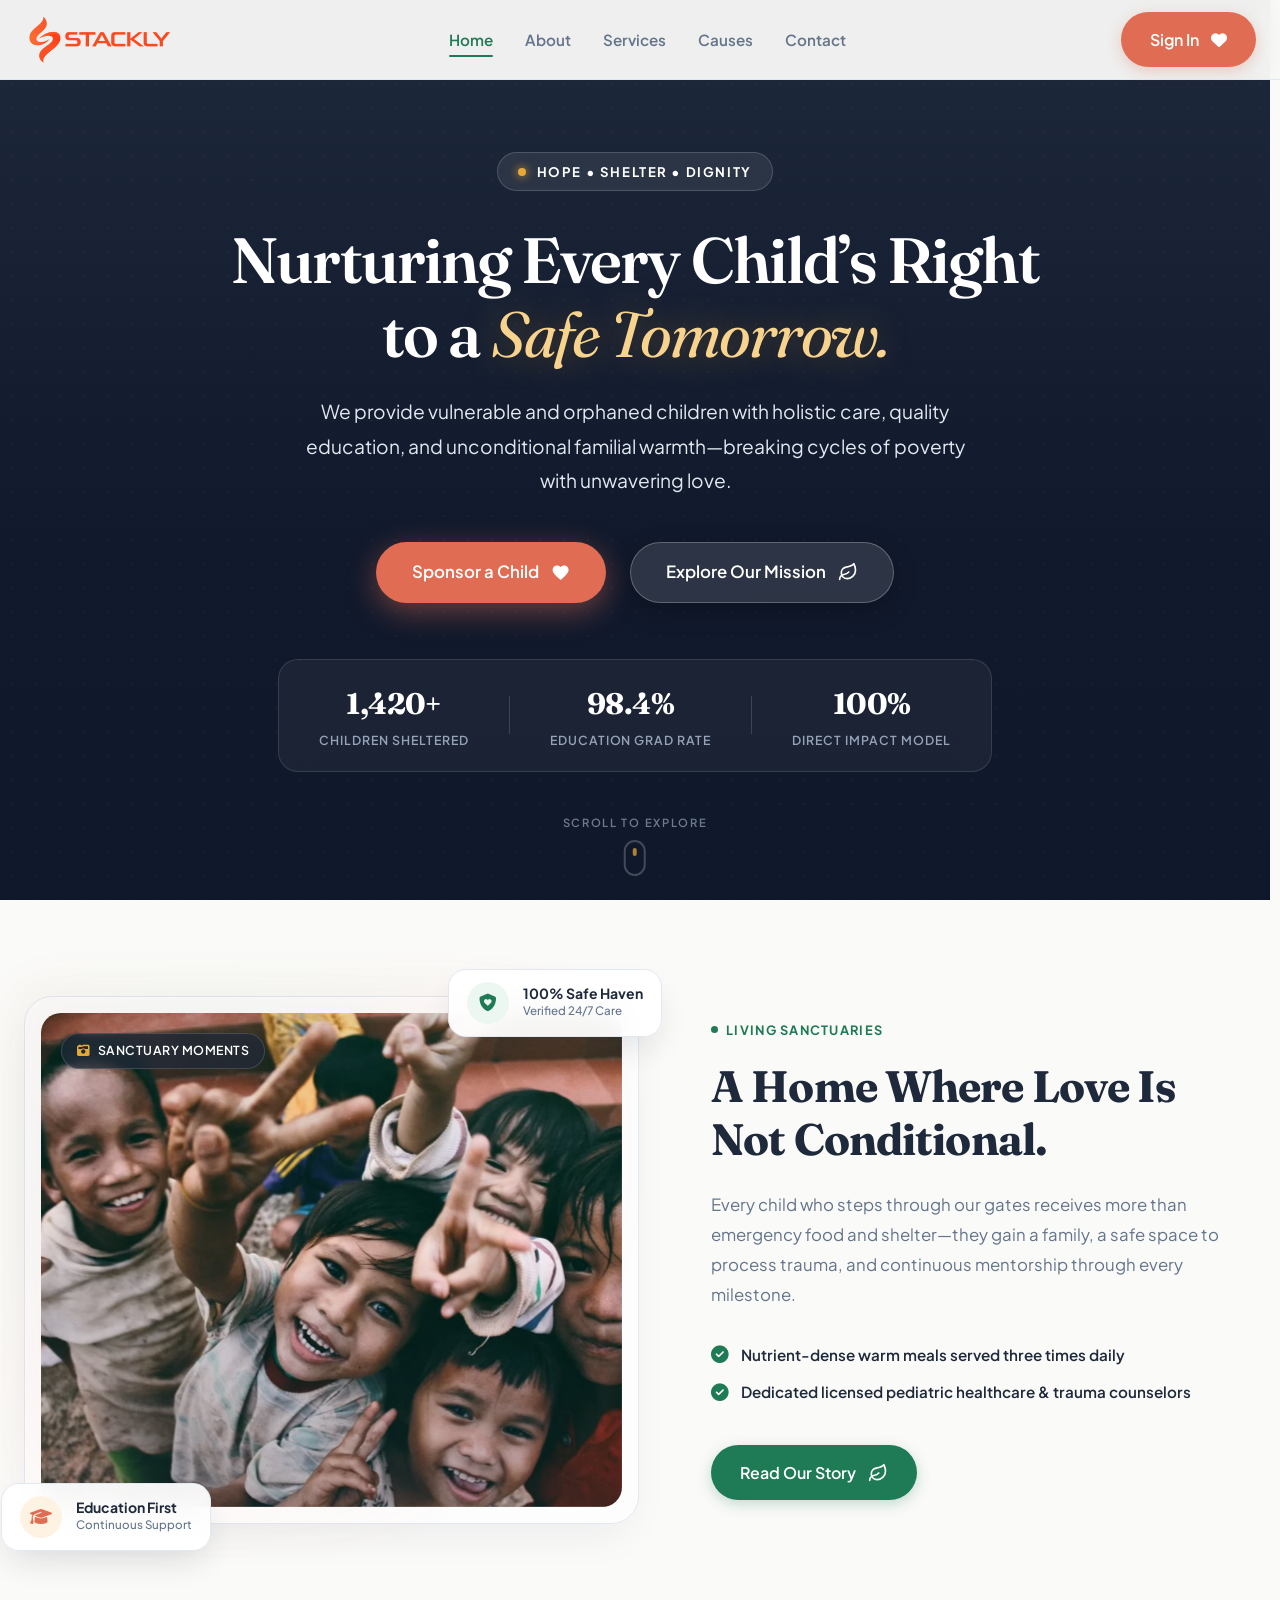
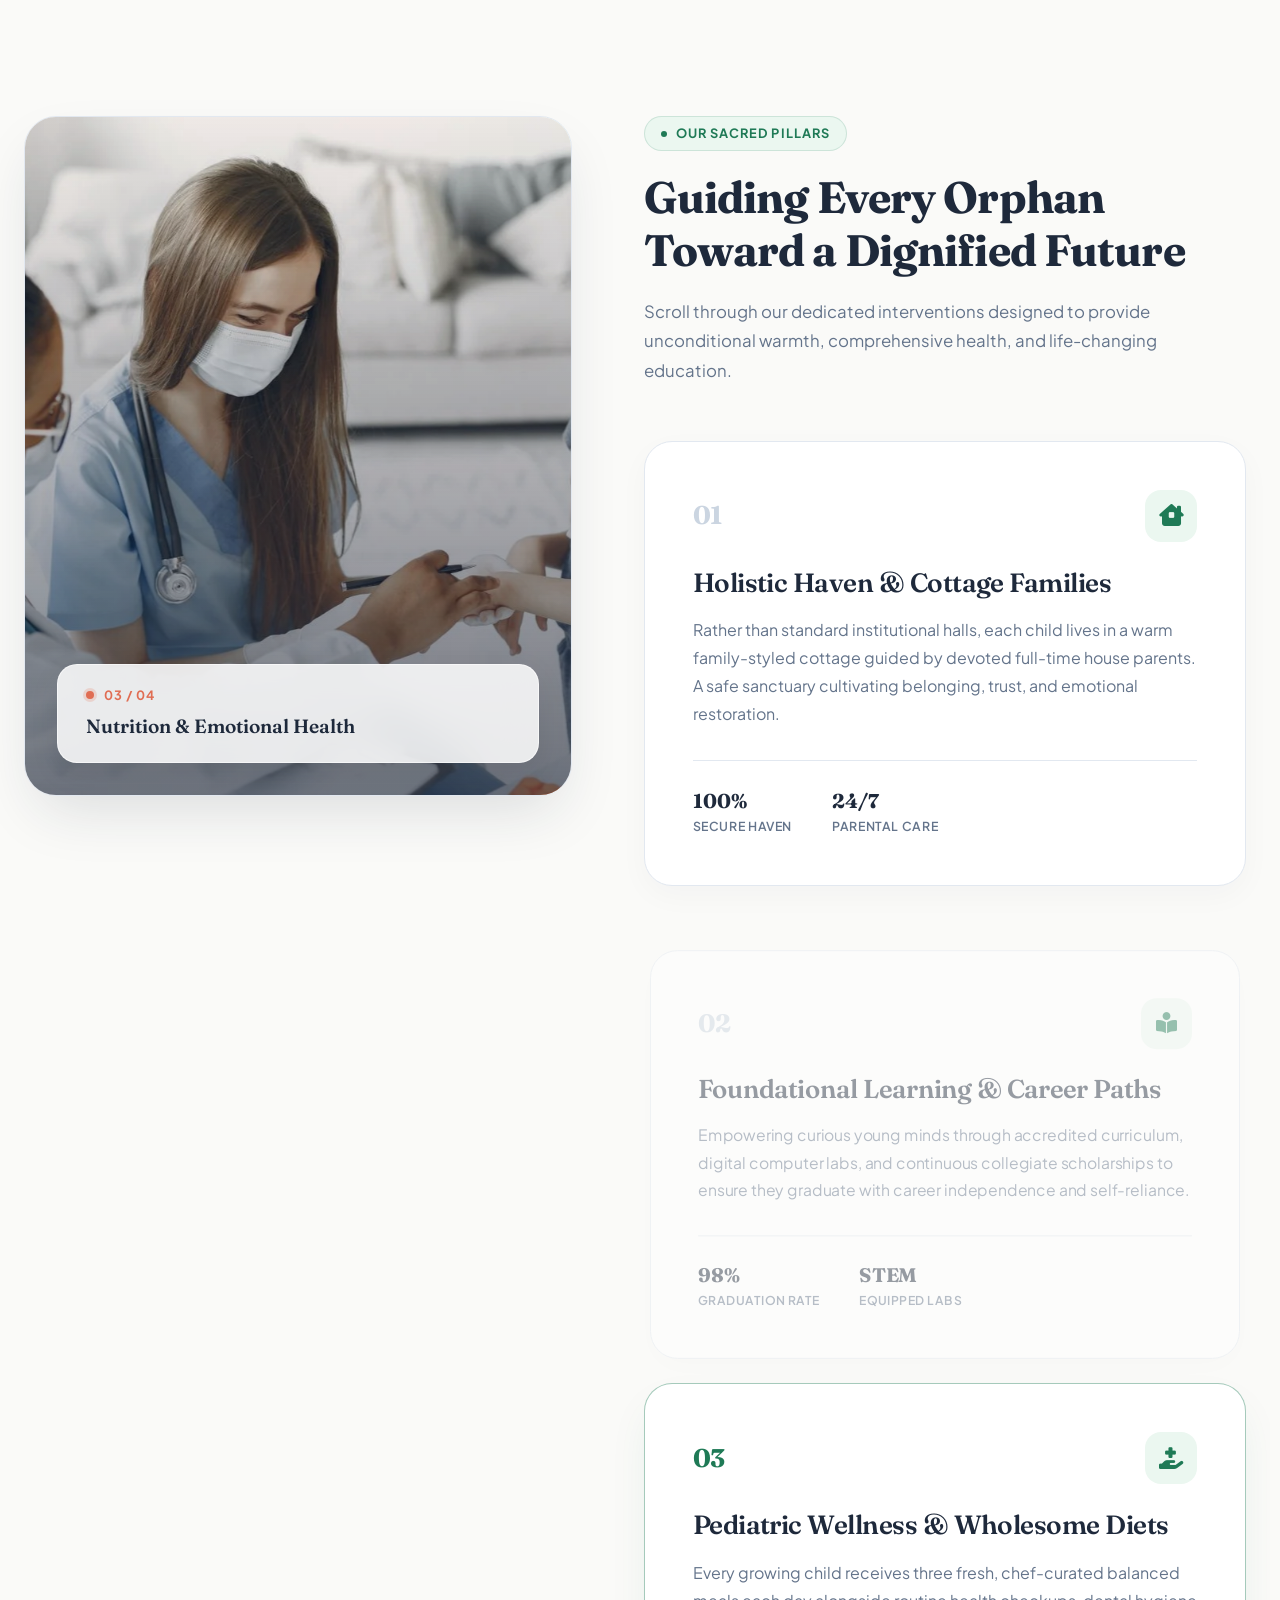
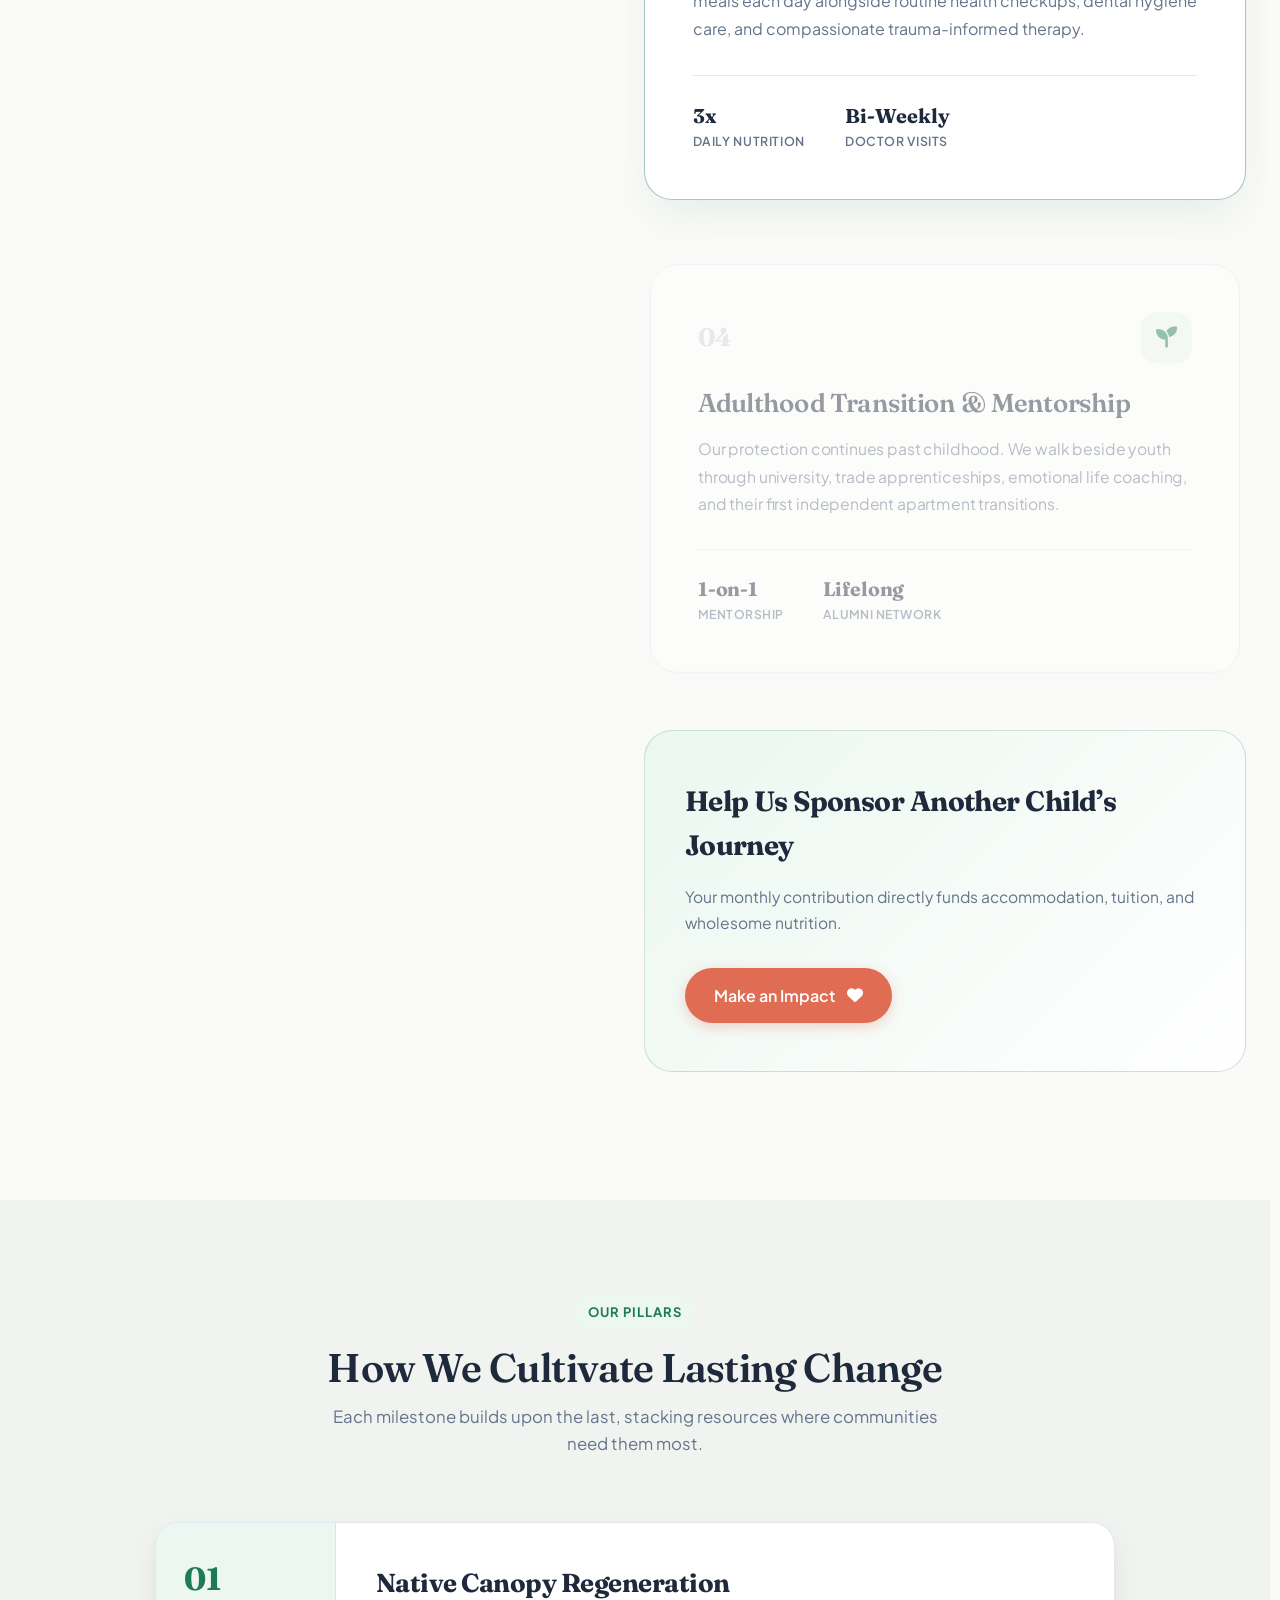
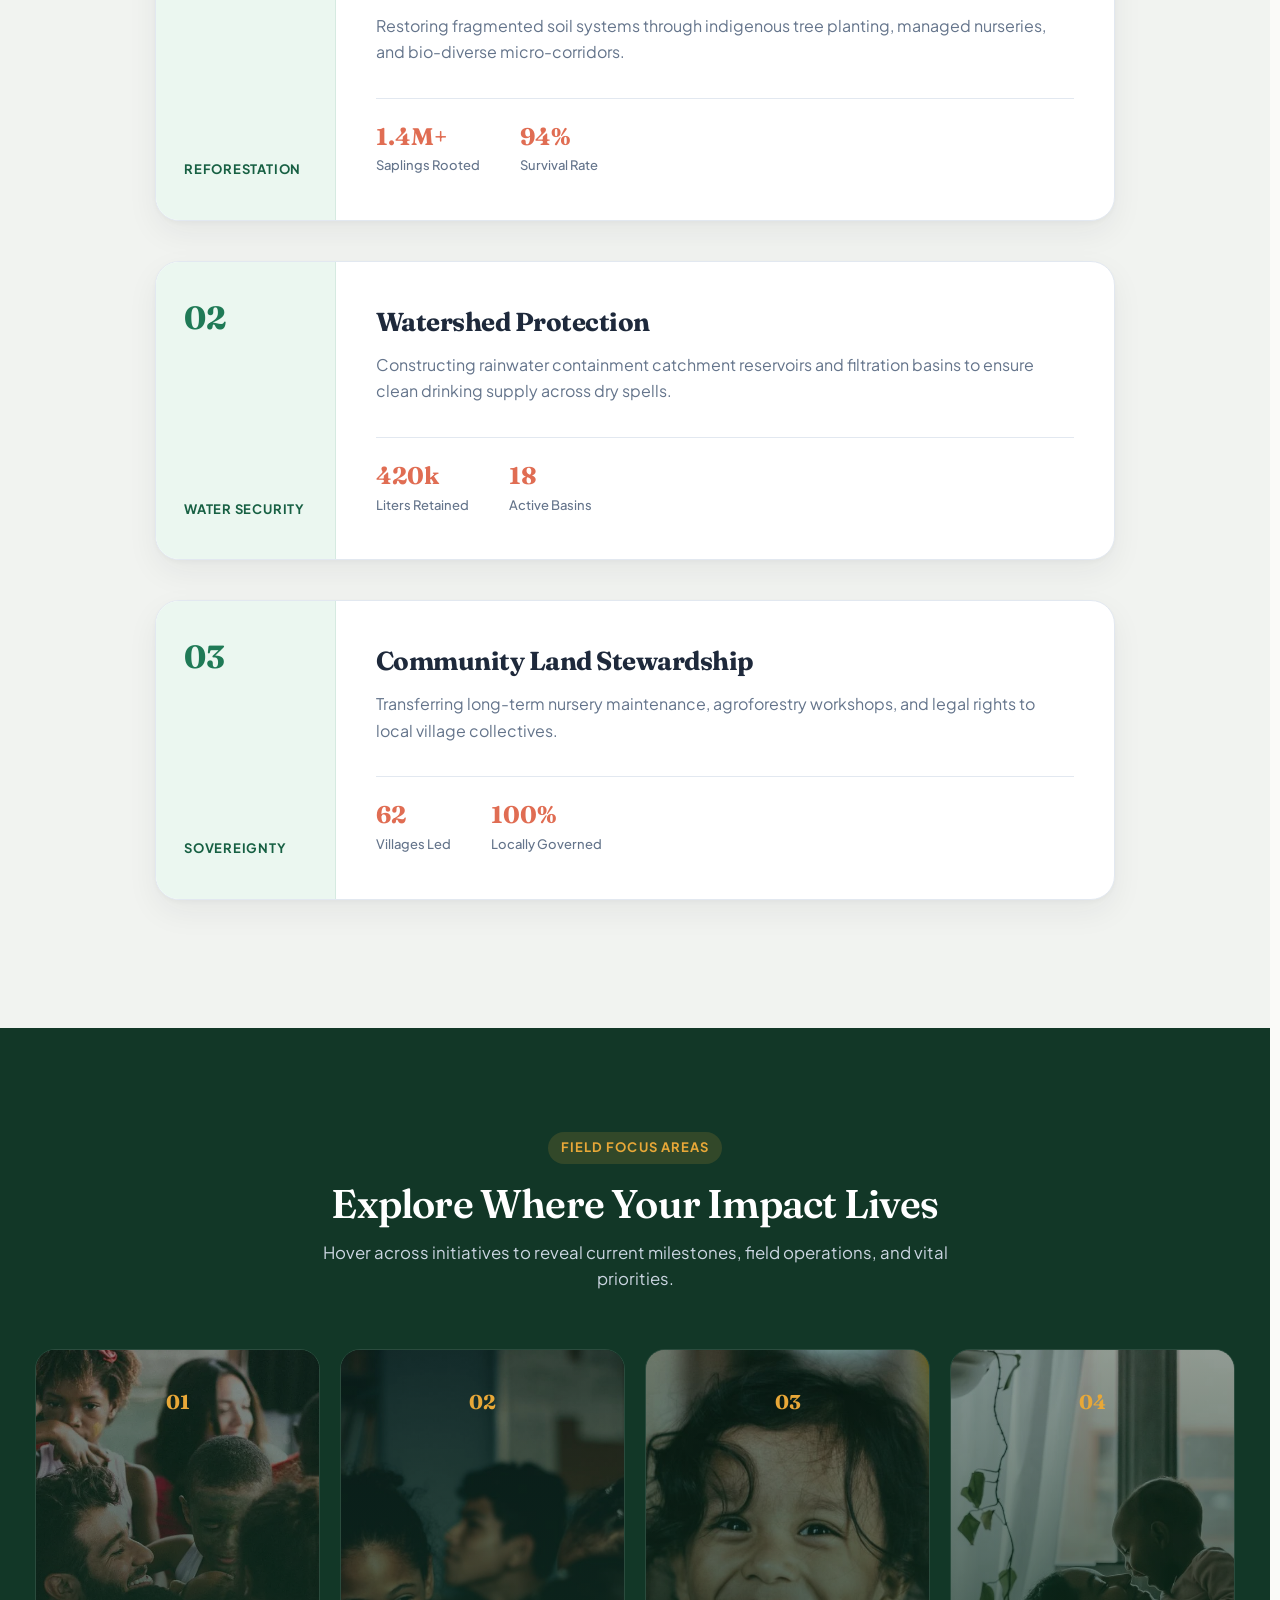
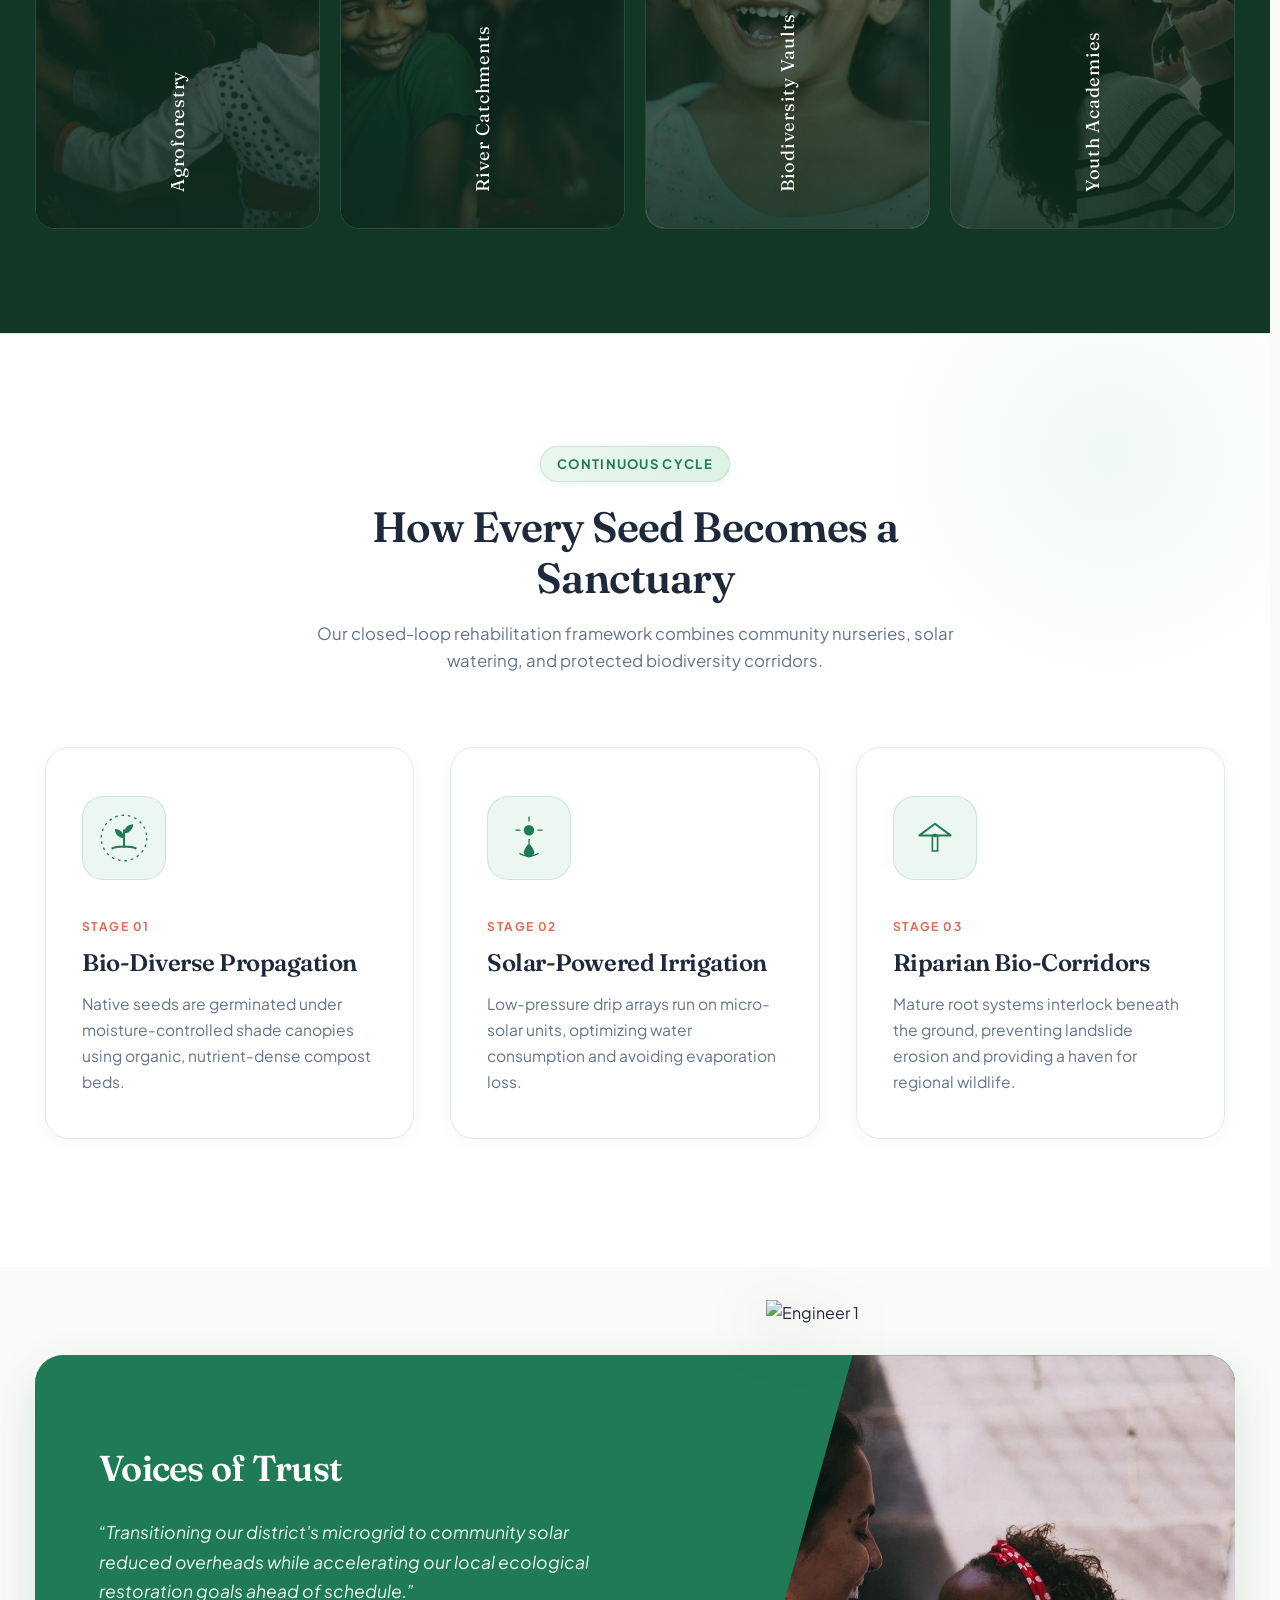
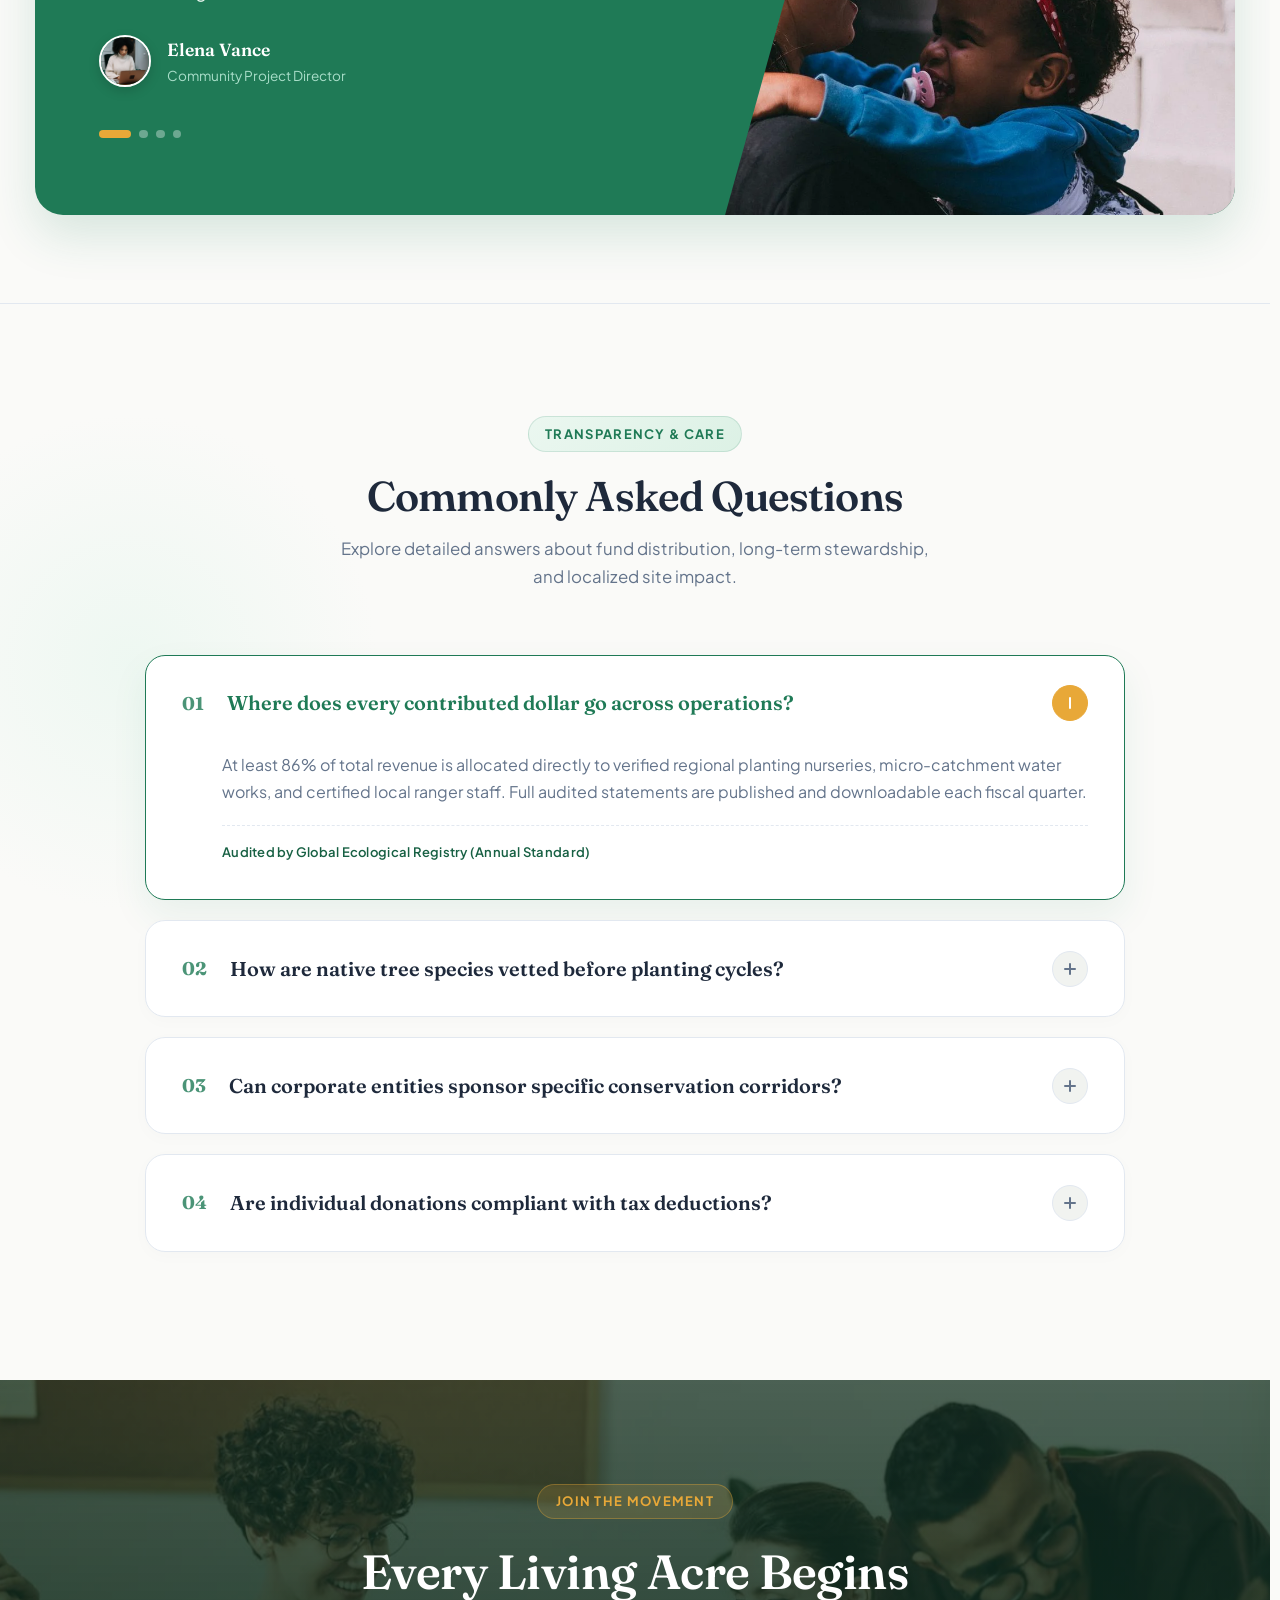
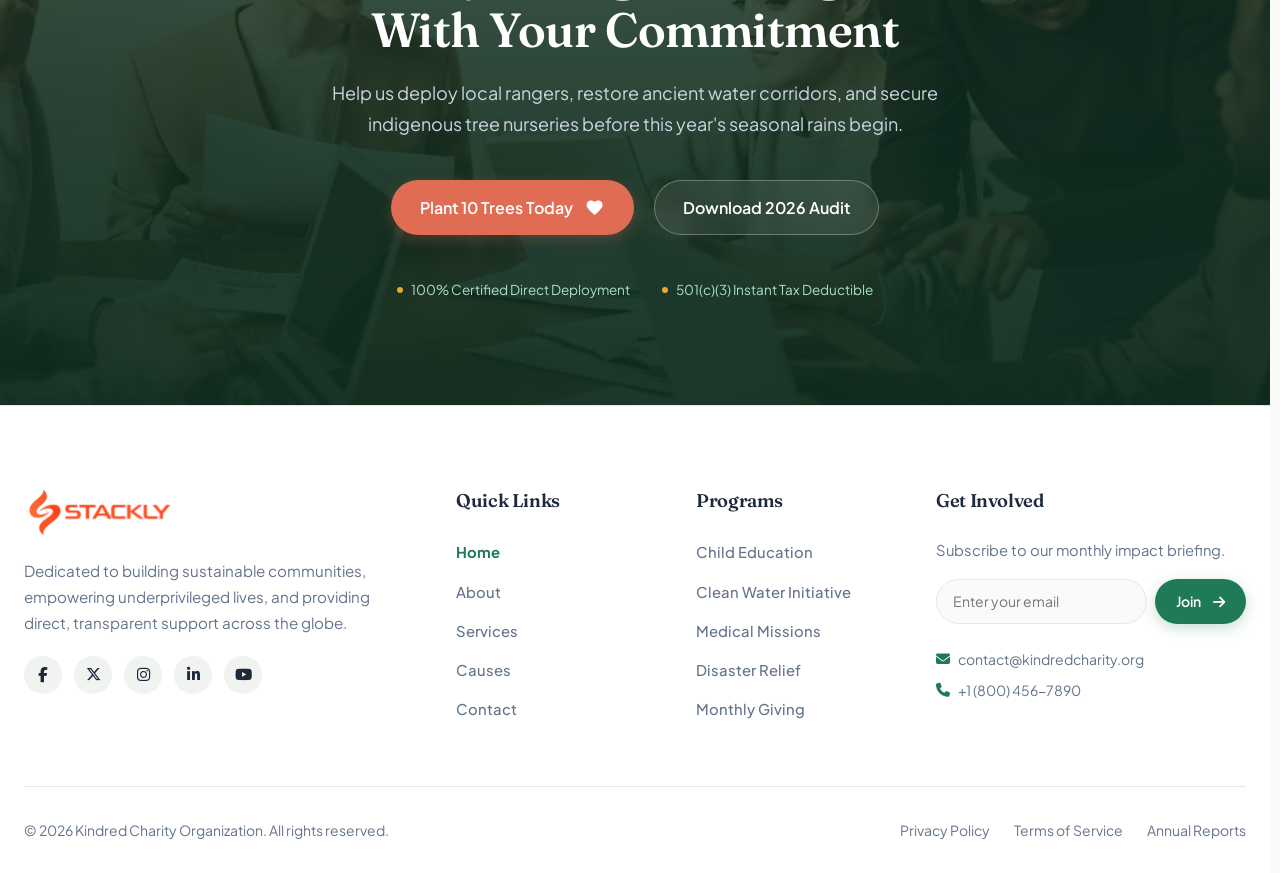
==== commit 6c90fa3c: "Add files via upload" ====
--- a/index.html
+++ b/index.html
@@ -1007,7 +1007,7 @@
           <h4 class="footer-heading">Quick Links</h4>
           <ul class="footer-links">
             <li><a href="index.html" class="footer-link">Home</a></li>
-            <li><a href="about.html" class="footer-link">About Us</a></li>
+            <li><a href="about.html" class="footer-link">About</a></li>
             <li><a href="service.html" class="footer-link">Services</a></li>
             <li><a href="causes.html" class="footer-link">Causes</a></li>
             <li><a href="contact.html" class="footer-link">Contact</a></li>
